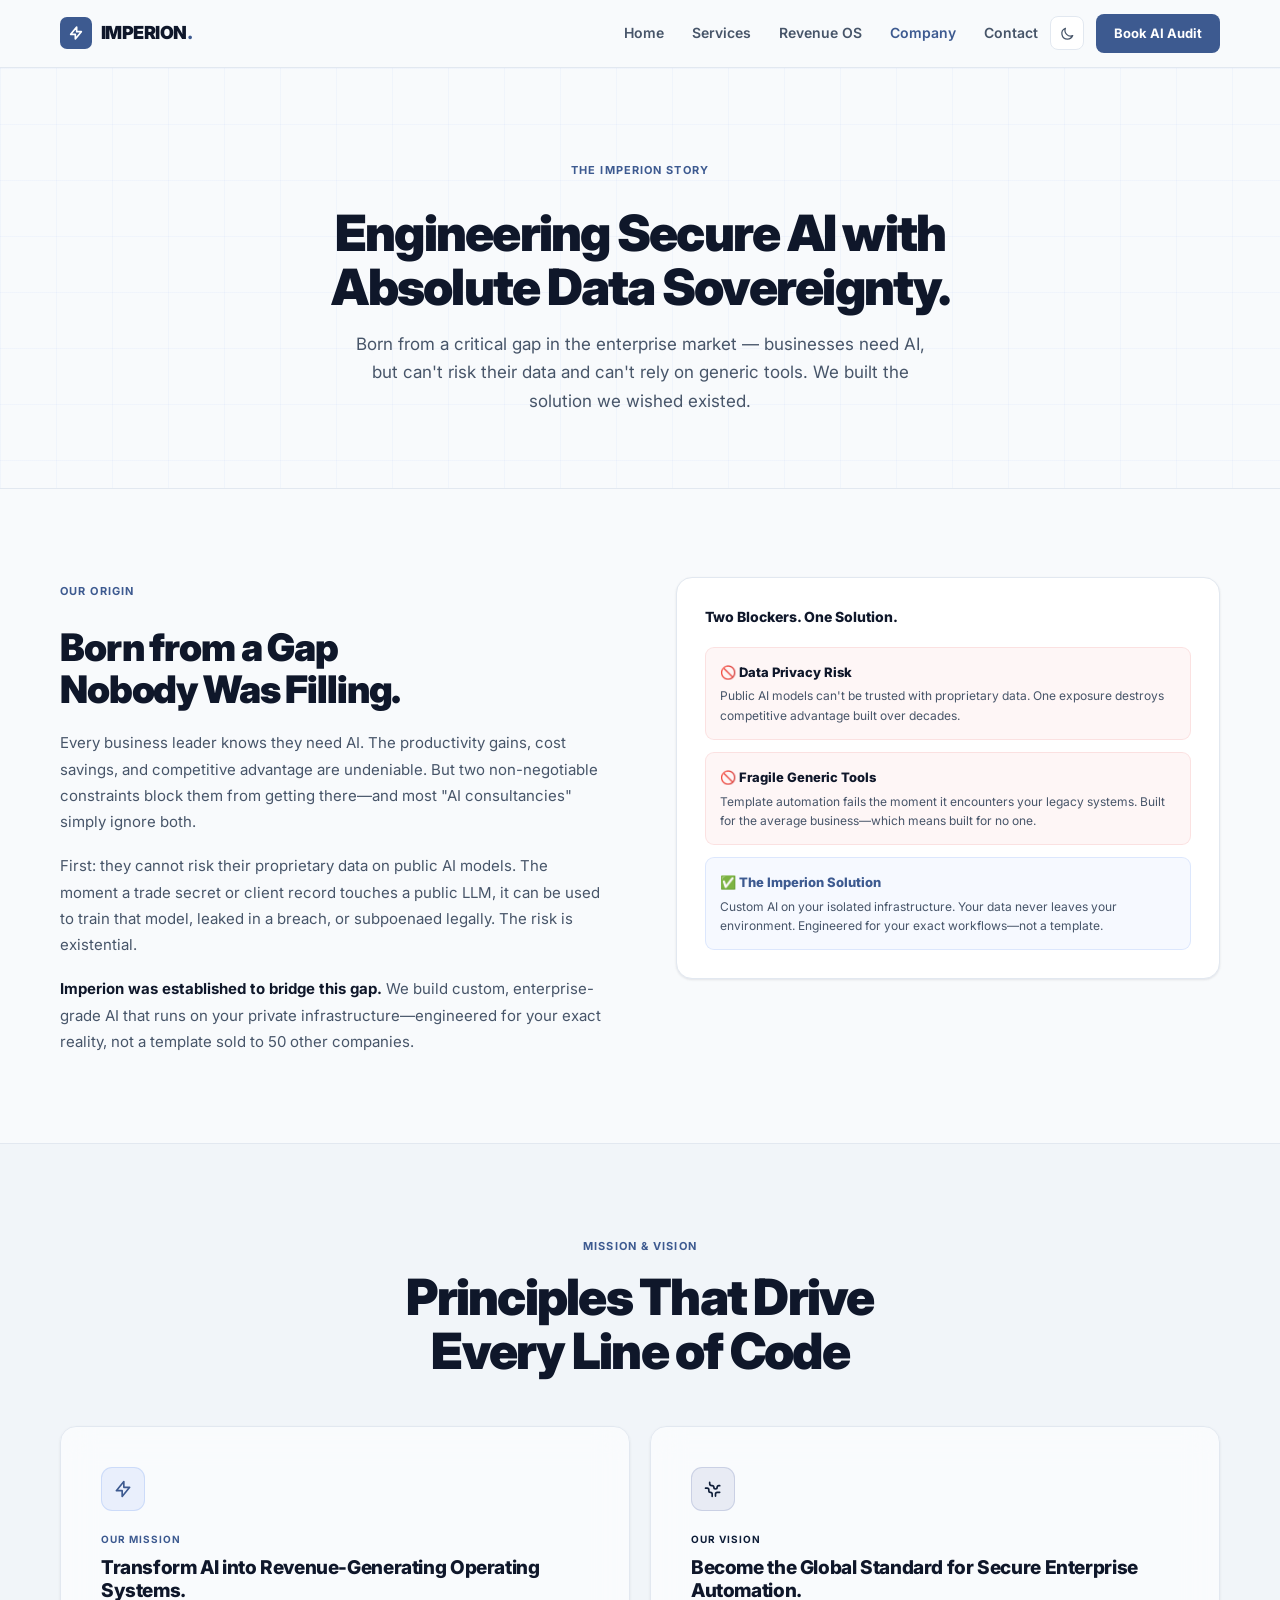
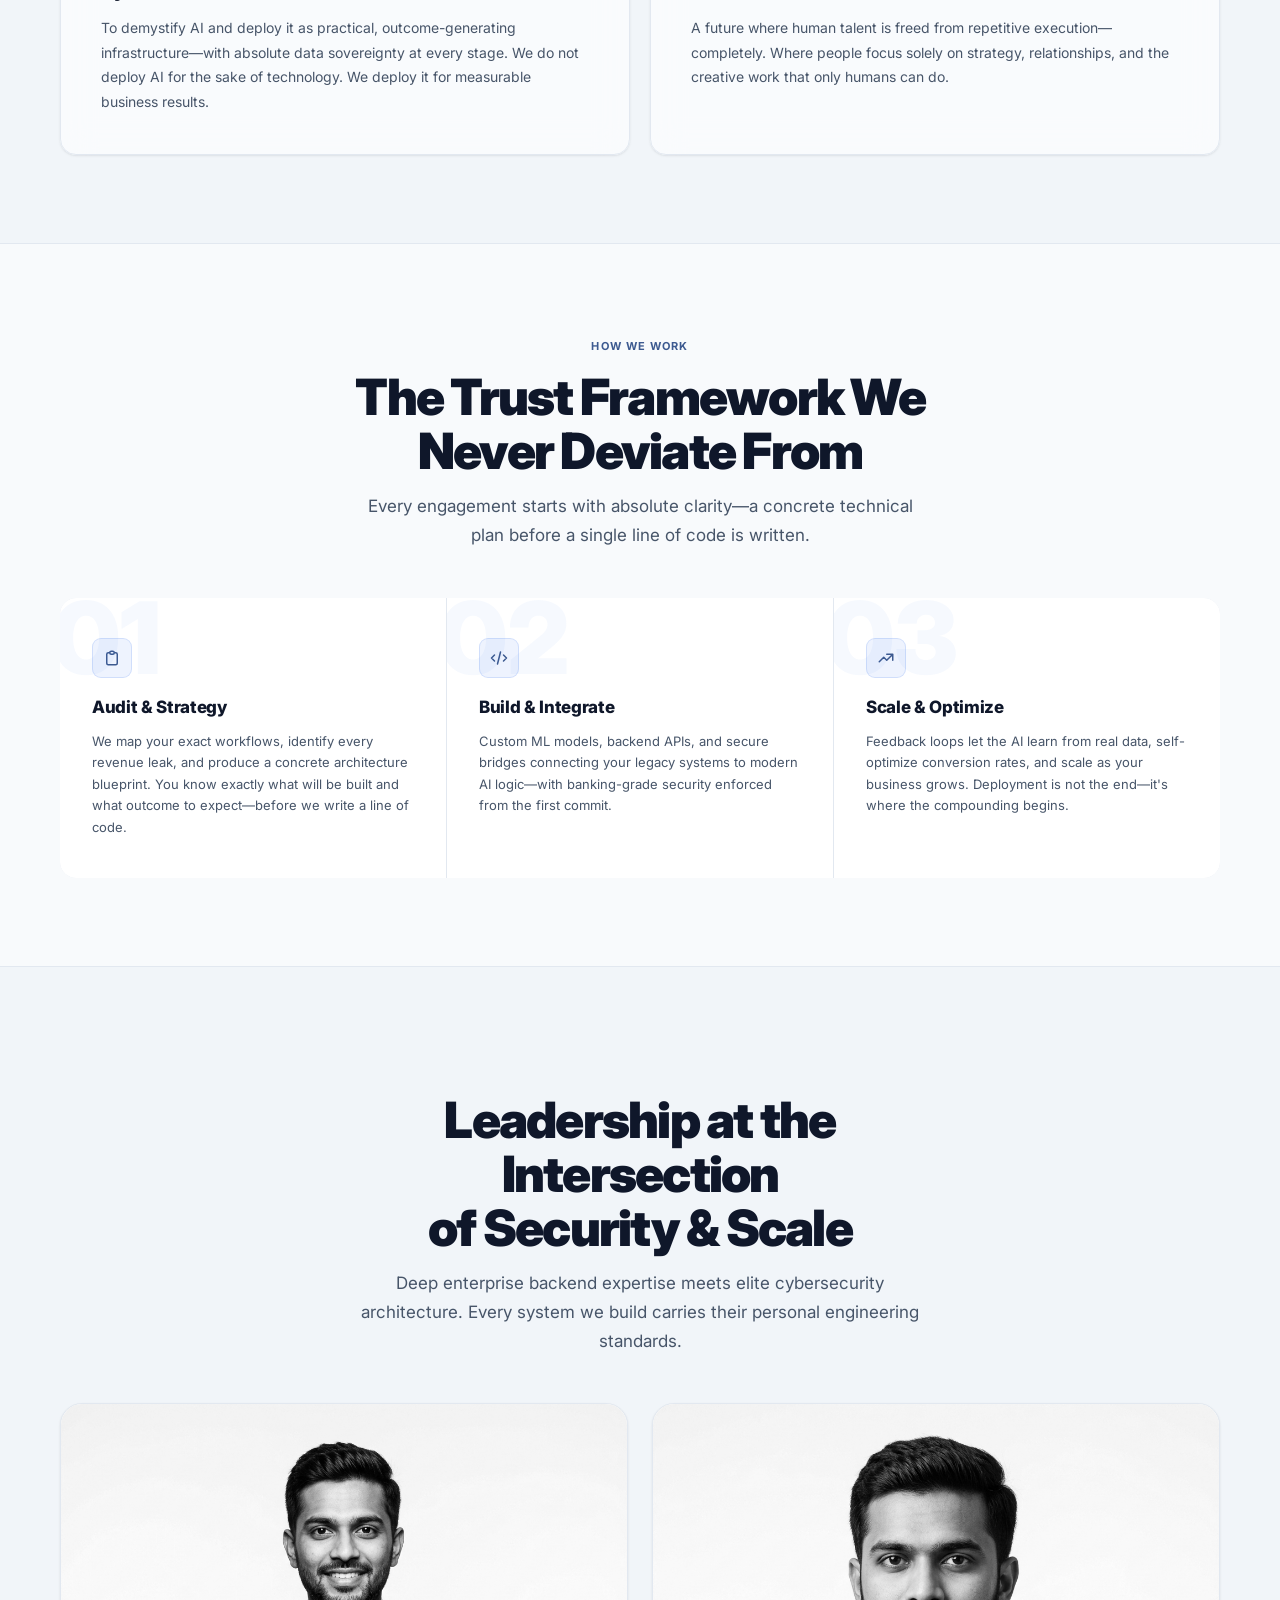
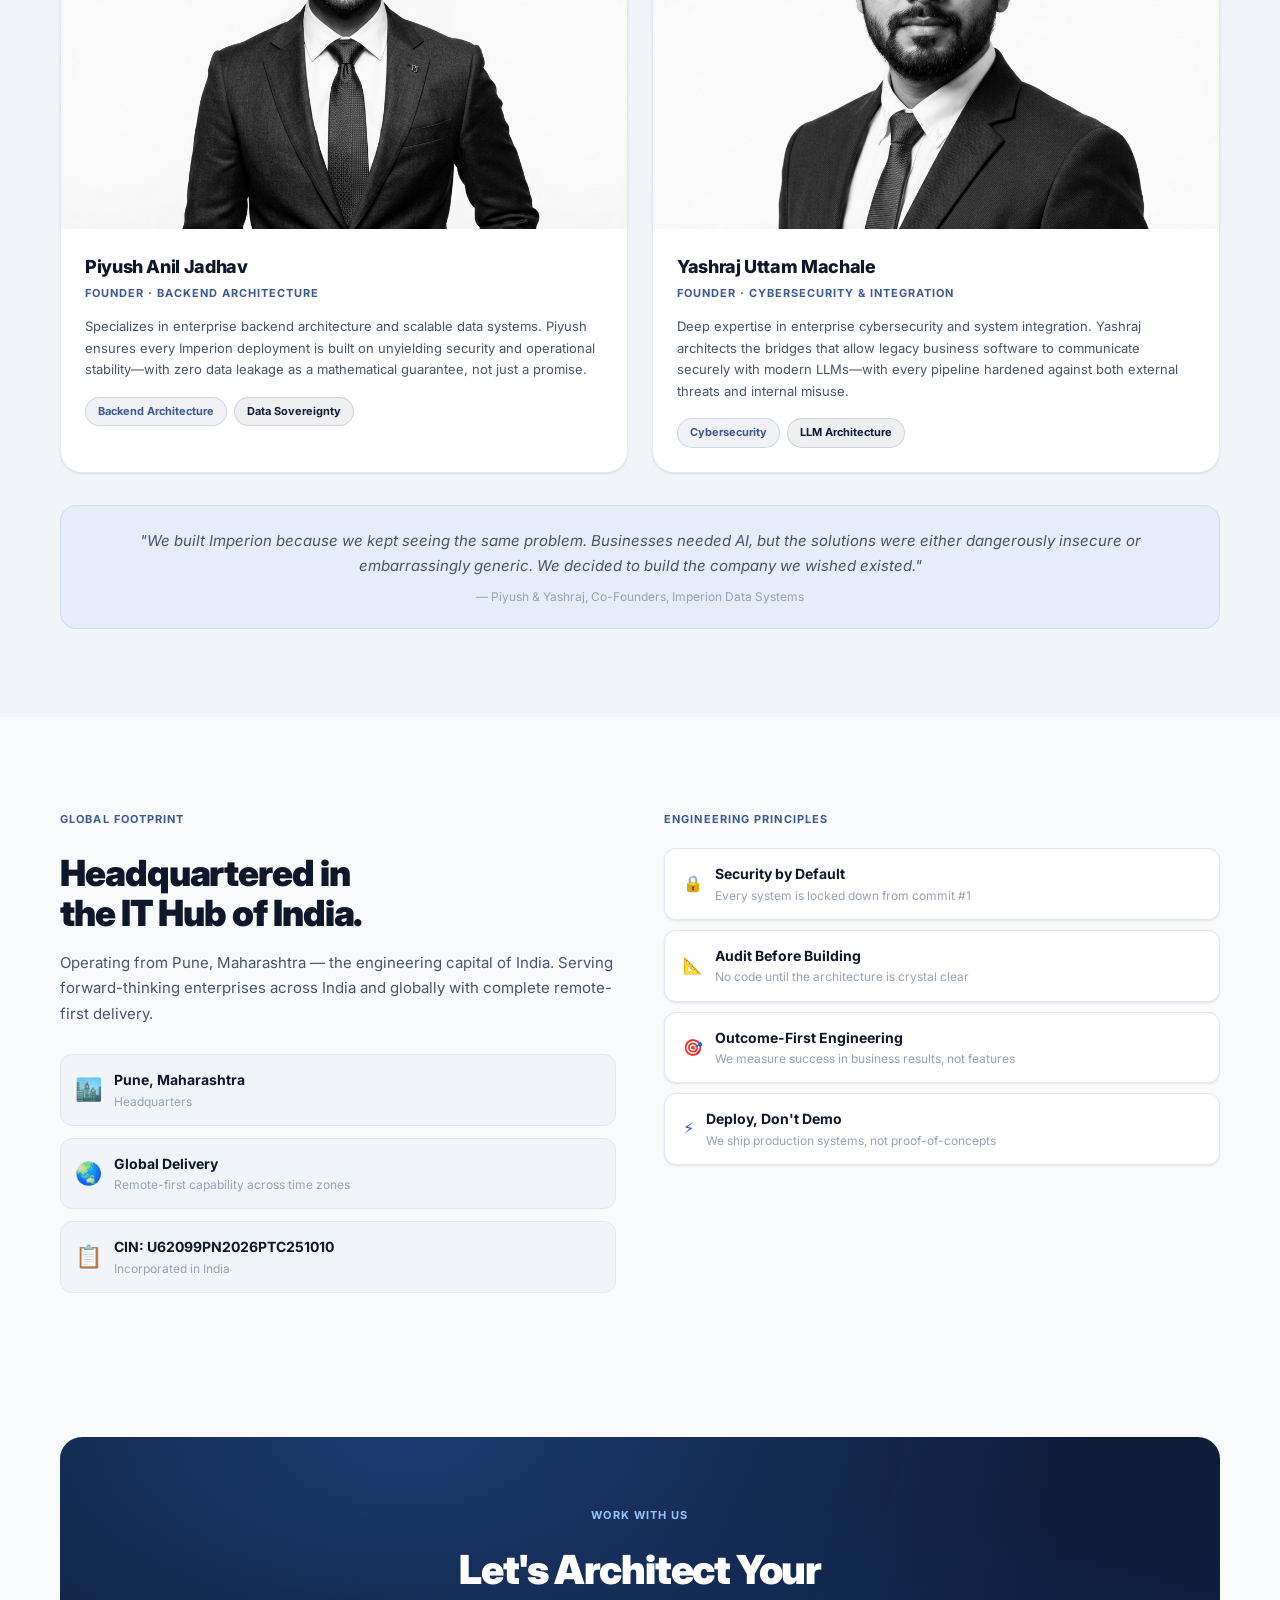
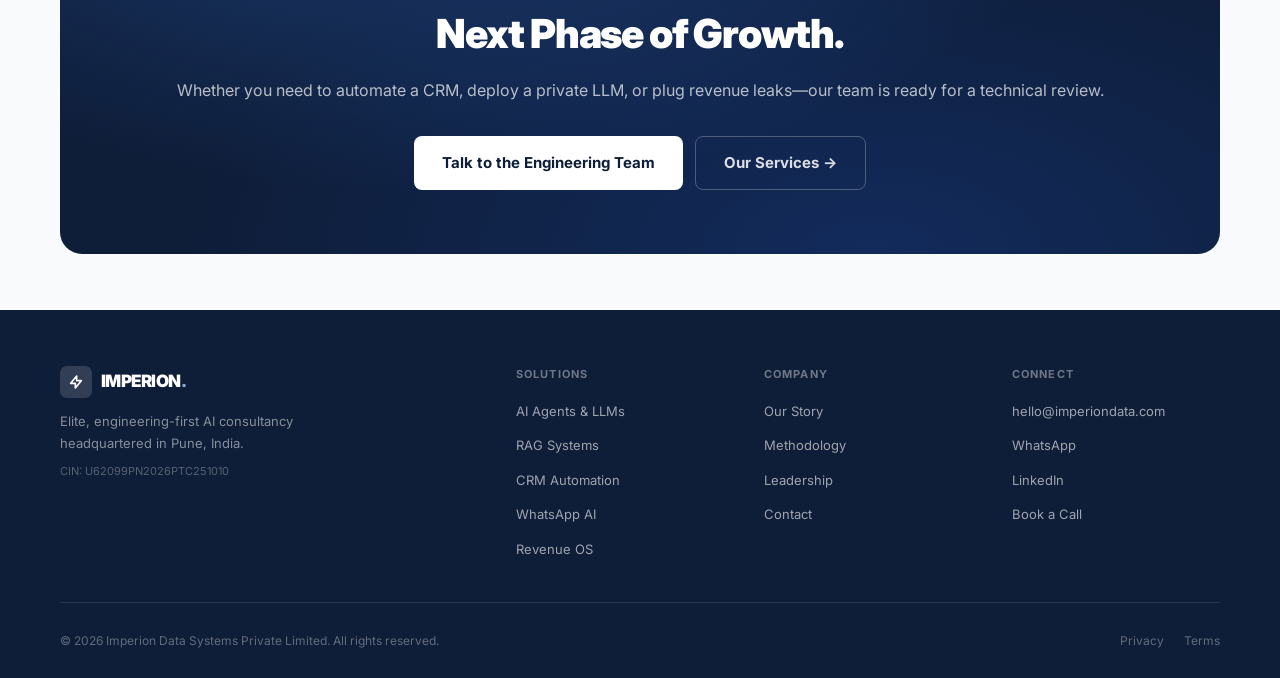
==== company.html @ 57e0f9d9 "fix: full mobile optimization + mature slate-blue color palette" ====
<!DOCTYPE html>
<html lang="en">
<head>
  <meta charset="UTF-8">
  <meta name="viewport" content="width=device-width, initial-scale=1.0">
  <title>Company | Imperion Data Systems — Our Story, Mission &amp; Leadership</title>
  <meta name="description" content="Imperion was built to bridge the gap between enterprise AI adoption and absolute data privacy. Learn our origin, methodology, and the founders who built it.">
  <meta property="og:title" content="Company | Imperion Data Systems">
  <link rel="canonical" href="https://imperiondata.com/company">
  <script>if(localStorage.getItem('imperion-theme')==='dark')document.documentElement.classList.add('dark-mode');</script>
  <script async src="https://www.googletagmanager.com/gtag/js?id=[ REPLACE THIS WITH YOUR G- ID ]"></script>
  <script>window.dataLayer=window.dataLayer||[];function gtag(){dataLayer.push(arguments);}gtag('js',new Date());gtag('config','[ REPLACE THIS WITH YOUR G- ID ]');</script>
  <link rel="preconnect" href="https://fonts.googleapis.com">
  <link rel="preconnect" href="https://fonts.gstatic.com" crossorigin>
  <link href="https://fonts.googleapis.com/css2?family=Inter:wght@300;400;500;600;700;800;900&display=swap" rel="stylesheet">
  <link rel="stylesheet" href="/css/styles.css">
</head>
<body>

<nav class="site-nav">
  <div class="nav-container">
    <a href="/" class="nav-logo"><div class="nav-logo-icon"><svg fill="none" stroke="currentColor" viewBox="0 0 24 24" stroke-width="2.5"><path stroke-linecap="round" stroke-linejoin="round" d="M13 10V3L4 14h7v7l9-11h-7z"/></svg></div><span class="nav-logo-text">IMPERION<span>.</span></span></a>
    <div class="nav-links">
      <a href="/" class="nav-link">Home</a>
      <a href="/services.html" class="nav-link">Services</a>
      <a href="/revenue-os.html" class="nav-link">Revenue OS</a>
      <a href="/company.html" class="nav-link active">Company</a>
      <a href="/contact.html" class="nav-link">Contact</a>
    </div>
    <button id="theme-toggle" class="theme-toggle" aria-label="Toggle dark mode">
      <svg class="icon-moon" width="15" height="15" fill="none" stroke="currentColor" viewBox="0 0 24 24" stroke-width="2"><path stroke-linecap="round" stroke-linejoin="round" d="M20.354 15.354A9 9 0 018.646 3.646 9.003 9.003 0 0012 21a9.003 9.003 0 008.354-5.646z"/></svg>
      <svg class="icon-sun" width="15" height="15" fill="none" stroke="currentColor" viewBox="0 0 24 24" stroke-width="2"><circle cx="12" cy="12" r="4"/><path stroke-linecap="round" d="M12 2v2M12 20v2M4.93 4.93l1.41 1.41M17.66 17.66l1.41 1.41M2 12h2M20 12h2M4.93 19.07l1.41-1.41M17.66 6.34l1.41-1.41"/></svg>
    </button>
    <a href="/contact.html" class="nav-cta">Book AI Audit</a>
    <button class="nav-hamburger" id="nav-hamburger" aria-label="Toggle menu"><span></span><span></span><span></span></button>
  </div>
</nav>
<div class="mobile-menu" id="mobile-menu">
  <a href="/">Home</a><a href="/services.html">Services</a><a href="/revenue-os.html">Revenue OS</a><a href="/company.html">Company</a><a href="/contact.html">Contact</a>
  <a href="/contact.html" class="mobile-cta">Book Free AI Audit →</a>
</div>

<main class="page-content">

  <!-- Hero -->
  <section style="position:relative;overflow:hidden;padding:88px 0 72px;text-align:center;border-bottom:1px solid var(--border);">
    <div class="hero-grid-bg"></div>
    <div class="container" style="position:relative;z-index:2;">
      <span class="eyebrow reveal">The Imperion Story</span>
      <h1 class="section-title reveal delay-1" style="margin:12px auto 16px;max-width:760px;">Engineering Secure AI with<br>Absolute Data Sovereignty.</h1>
      <p class="section-subtitle reveal delay-2" style="max-width:580px;margin:0 auto;">Born from a critical gap in the enterprise market — businesses need AI, but can't risk their data and can't rely on generic tools. We built the solution we wished existed.</p>
    </div>
  </section>

  <!-- Origin Story -->
  <section class="section">
    <div class="container">
      <div class="grid-2col" style="display:grid;grid-template-columns:1fr 1fr;gap:72px;align-items:start;">
        <div class="reveal-left">
          <div class="eyebrow">Our Origin</div>
          <h2 style="font-size:clamp(24px,3.5vw,38px);font-weight:900;letter-spacing:-0.03em;color:var(--text-primary);line-height:1.1;margin:12px 0 20px;">Born from a Gap<br>Nobody Was Filling.</h2>
          <p style="font-size:15px;color:var(--text-muted);line-height:1.75;margin-bottom:18px;">Every business leader knows they need AI. The productivity gains, cost savings, and competitive advantage are undeniable. But two non-negotiable constraints block them from getting there—and most "AI consultancies" simply ignore both.</p>
          <p style="font-size:15px;color:var(--text-muted);line-height:1.75;margin-bottom:18px;">First: they cannot risk their proprietary data on public AI models. The moment a trade secret or client record touches a public LLM, it can be used to train that model, leaked in a breach, or subpoenaed legally. The risk is existential.</p>
          <p style="font-size:15px;color:var(--text-muted);line-height:1.75;"><strong style="color:var(--text-primary);">Imperion was established to bridge this gap.</strong> We build custom, enterprise-grade AI that runs on your private infrastructure—engineered for your exact reality, not a template sold to 50 other companies.</p>
        </div>
        <div class="reveal-right" style="position:sticky;top:88px;">
          <div class="card" style="padding:28px;">
            <h3 style="font-size:14px;font-weight:800;color:var(--text-primary);margin-bottom:18px;">Two Blockers. One Solution.</h3>
            <div style="display:flex;flex-direction:column;gap:12px;">
              <div style="padding:14px;background:rgba(220,38,38,0.04);border-radius:9px;border:1px solid rgba(220,38,38,0.1);">
                <div style="font-size:13px;font-weight:800;color:var(--text-primary);margin-bottom:4px;">🚫 Data Privacy Risk</div>
                <p style="font-size:12px;color:var(--text-muted);line-height:1.6;">Public AI models can't be trusted with proprietary data. One exposure destroys competitive advantage built over decades.</p>
              </div>
              <div style="padding:14px;background:rgba(220,38,38,0.04);border-radius:9px;border:1px solid rgba(220,38,38,0.1);">
                <div style="font-size:13px;font-weight:800;color:var(--text-primary);margin-bottom:4px;">🚫 Fragile Generic Tools</div>
                <p style="font-size:12px;color:var(--text-muted);line-height:1.6;">Template automation fails the moment it encounters your legacy systems. Built for the average business—which means built for no one.</p>
              </div>
              <div style="padding:14px;background:rgba(37,99,235,0.04);border-radius:9px;border:1px solid rgba(37,99,235,0.12);">
                <div style="font-size:13px;font-weight:800;color:var(--accent);margin-bottom:4px;">✅ The Imperion Solution</div>
                <p style="font-size:12px;color:var(--text-muted);line-height:1.6;">Custom AI on your isolated infrastructure. Your data never leaves your environment. Engineered for your exact workflows—not a template.</p>
              </div>
            </div>
          </div>
        </div>
      </div>
    </div>
  </section>

  <!-- Mission & Vision -->
  <section class="section section-alt section-border-top section-border-bottom">
    <div class="container">
      <div style="text-align:center;margin-bottom:48px;">
        <div class="eyebrow reveal">Mission &amp; Vision</div>
        <h2 class="section-title reveal delay-1">Principles That Drive<br>Every Line of Code</h2>
      </div>
      <div class="grid-2col" style="display:grid;grid-template-columns:1fr 1fr;gap:20px;">
        <div class="glass-card reveal reveal-left" style="padding:40px;">
          <div style="width:44px;height:44px;background:rgba(37,99,235,0.08);border:1px solid rgba(37,99,235,0.15);border-radius:11px;display:flex;align-items:center;justify-content:center;margin-bottom:20px;">
            <svg width="20" height="20" fill="none" stroke="var(--accent)" viewBox="0 0 24 24" stroke-width="2"><path stroke-linecap="round" stroke-linejoin="round" d="M13 10V3L4 14h7v7l9-11h-7z"/></svg>
          </div>
          <div style="font-size:10px;font-weight:700;letter-spacing:0.1em;text-transform:uppercase;color:var(--accent);margin-bottom:10px;">Our Mission</div>
          <h3 style="font-size:19px;font-weight:800;color:var(--text-primary);letter-spacing:-0.02em;line-height:1.2;margin-bottom:14px;">Transform AI into Revenue-Generating Operating Systems.</h3>
          <p style="font-size:14px;color:var(--text-muted);line-height:1.75;">To demystify AI and deploy it as practical, outcome-generating infrastructure—with absolute data sovereignty at every stage. We do not deploy AI for the sake of technology. We deploy it for measurable business results.</p>
        </div>
        <div class="glass-card reveal reveal-right" style="padding:40px;">
          <div style="width:44px;height:44px;background:rgba(30,58,138,0.08);border:1px solid rgba(30,58,138,0.15);border-radius:11px;display:flex;align-items:center;justify-content:center;margin-bottom:20px;">
            <svg width="20" height="20" fill="none" stroke="var(--navy)" viewBox="0 0 24 24" stroke-width="2"><path stroke-linecap="round" stroke-linejoin="round" d="M3.055 11H5a2 2 0 012 2v1a2 2 0 002 2 2 2 0 012 2v2.945M8 3.935V5.5A2.5 2.5 0 0010.5 8h.5a2 2 0 012 2 2 2 0 104 0 2 2 0 012-2h1.064M15 20.488V18a2 2 0 012-2h3.064"/></svg>
          </div>
          <div style="font-size:10px;font-weight:700;letter-spacing:0.1em;text-transform:uppercase;color:var(--navy);margin-bottom:10px;">Our Vision</div>
          <h3 style="font-size:19px;font-weight:800;color:var(--text-primary);letter-spacing:-0.02em;line-height:1.2;margin-bottom:14px;">Become the Global Standard for Secure Enterprise Automation.</h3>
          <p style="font-size:14px;color:var(--text-muted);line-height:1.75;">A future where human talent is freed from repetitive execution—completely. Where people focus solely on strategy, relationships, and the creative work that only humans can do.</p>
        </div>
      </div>
    </div>
  </section>

  <!-- Methodology -->
  <section class="section" id="methodology">
    <div class="container">
      <div style="text-align:center;max-width:580px;margin:0 auto 48px;">
        <div class="eyebrow reveal">How We Work</div>
        <h2 class="section-title reveal delay-1">The Trust Framework We<br>Never Deviate From</h2>
        <p class="section-subtitle reveal delay-2">Every engagement starts with absolute clarity—a concrete technical plan before a single line of code is written.</p>
      </div>
      <div class="methodology-grid reveal delay-2">
        <div class="method-step">
          <div class="method-step-bg">01</div>
          <div class="method-step-icon"><svg fill="none" stroke="currentColor" viewBox="0 0 24 24" stroke-width="2"><path stroke-linecap="round" stroke-linejoin="round" d="M9 5H7a2 2 0 00-2 2v12a2 2 0 002 2h10a2 2 0 002-2V7a2 2 0 00-2-2h-2M9 5a2 2 0 002 2h2a2 2 0 002-2M9 5a2 2 0 012-2h2a2 2 0 012 2"/></svg></div>
          <h3>Audit &amp; Strategy</h3>
          <p>We map your exact workflows, identify every revenue leak, and produce a concrete architecture blueprint. You know exactly what will be built and what outcome to expect—before we write a line of code.</p>
        </div>
        <div class="method-step">
          <div class="method-step-bg">02</div>
          <div class="method-step-icon"><svg fill="none" stroke="currentColor" viewBox="0 0 24 24" stroke-width="2"><path stroke-linecap="round" stroke-linejoin="round" d="M10 20l4-16m4 4l4 4-4 4M6 16l-4-4 4-4"/></svg></div>
          <h3>Build &amp; Integrate</h3>
          <p>Custom ML models, backend APIs, and secure bridges connecting your legacy systems to modern AI logic—with banking-grade security enforced from the first commit.</p>
        </div>
        <div class="method-step">
          <div class="method-step-bg">03</div>
          <div class="method-step-icon"><svg fill="none" stroke="currentColor" viewBox="0 0 24 24" stroke-width="2"><path stroke-linecap="round" stroke-linejoin="round" d="M13 7h8m0 0v8m0-8l-8 8-4-4-6 6"/></svg></div>
          <h3>Scale &amp; Optimize</h3>
          <p>Feedback loops let the AI learn from real data, self-optimize conversion rates, and scale as your business grows. Deployment is not the end—it's where the compounding begins.</p>
        </div>
      </div>
    </div>
  </section>

  <!-- Leadership -->
  <section class="section section-alt section-border-top" id="leadership">
    <div class="container">
      <div style="text-align:center;max-width:560px;margin:0 auto 48px;">
        <div class="eyebrow reveal">The Founders</div>
        <h2 class="section-title reveal delay-1">Leadership at the Intersection<br>of Security &amp; Scale</h2>
        <p class="section-subtitle reveal delay-2">Deep enterprise backend expertise meets elite cybersecurity architecture. Every system we build carries their personal engineering standards.</p>
      </div>

      <div class="grid-2col" style="display:grid;grid-template-columns:1fr 1fr;gap:24px;">
        <div class="leader-card reveal reveal-left">
          <img src="/founder_piyush.png" alt="Piyush Anil Jadhav — Founder & Technical Lead" class="leader-photo">
          <div class="leader-info">
            <div class="leader-name">Piyush Anil Jadhav</div>
            <div class="leader-title">Founder · Backend Architecture</div>
            <p class="leader-bio">Specializes in enterprise backend architecture and scalable data systems. Piyush ensures every Imperion deployment is built on unyielding security and operational stability—with zero data leakage as a mathematical guarantee, not just a promise.</p>
            <div style="margin-top:16px;display:flex;flex-wrap:wrap;gap:7px;">
              <span class="badge badge-blue" style="font-size:11px;">Backend Architecture</span>
              <span class="badge badge-navy" style="font-size:11px;">Data Sovereignty</span>
            </div>
          </div>
        </div>

        <div class="leader-card reveal reveal-right">
          <img src="/founder_yashraj.png" alt="Yashraj Uttam Machale — Founder & Technical Lead" class="leader-photo">
          <div class="leader-info">
            <div class="leader-name">Yashraj Uttam Machale</div>
            <div class="leader-title">Founder · Cybersecurity &amp; Integration</div>
            <p class="leader-bio">Deep expertise in enterprise cybersecurity and system integration. Yashraj architects the bridges that allow legacy business software to communicate securely with modern LLMs—with every pipeline hardened against both external threats and internal misuse.</p>
            <div style="margin-top:16px;display:flex;flex-wrap:wrap;gap:7px;">
              <span class="badge badge-blue" style="font-size:11px;">Cybersecurity</span>
              <span class="badge badge-navy" style="font-size:11px;">LLM Architecture</span>
            </div>
          </div>
        </div>
      </div>

      <div style="margin-top:32px;padding:22px 28px;background:rgba(37,99,235,0.05);border:1px solid rgba(37,99,235,0.12);border-radius:var(--radius-lg);text-align:center;" class="reveal">
        <p style="font-size:15px;color:var(--text-muted);margin:0;line-height:1.7;font-style:italic;">"We built Imperion because we kept seeing the same problem. Businesses needed AI, but the solutions were either dangerously insecure or embarrassingly generic. We decided to build the company we wished existed."</p>
        <p style="font-size:12px;color:var(--text-subtle);margin-top:8px;">— Piyush &amp; Yashraj, Co-Founders, Imperion Data Systems</p>
      </div>
    </div>
  </section>

  <!-- Location + Values -->
  <section class="section">
    <div class="container">
      <div class="grid-2col" style="display:grid;grid-template-columns:1fr 1fr;gap:48px;align-items:start;">
        <div class="reveal-left">
          <div class="eyebrow">Global Footprint</div>
          <h2 style="font-size:clamp(24px,3.5vw,36px);font-weight:900;letter-spacing:-0.03em;color:var(--text-primary);line-height:1.1;margin:12px 0 16px;">Headquartered in<br>the IT Hub of India.</h2>
          <p style="font-size:15px;color:var(--text-muted);line-height:1.7;margin-bottom:28px;">Operating from Pune, Maharashtra — the engineering capital of India. Serving forward-thinking enterprises across India and globally with complete remote-first delivery.</p>
          <div style="display:flex;flex-direction:column;gap:12px;">
            <div style="display:flex;align-items:center;gap:12px;padding:14px;background:var(--bg-elevated);border:1px solid var(--border);border-radius:var(--radius-md);">
              <div style="font-size:22px;">🏙️</div>
              <div><div style="font-size:14px;font-weight:700;color:var(--text-primary);">Pune, Maharashtra</div><div style="font-size:12px;color:var(--text-subtle);">Headquarters</div></div>
            </div>
            <div style="display:flex;align-items:center;gap:12px;padding:14px;background:var(--bg-elevated);border:1px solid var(--border);border-radius:var(--radius-md);">
              <div style="font-size:22px;">🌏</div>
              <div><div style="font-size:14px;font-weight:700;color:var(--text-primary);">Global Delivery</div><div style="font-size:12px;color:var(--text-subtle);">Remote-first capability across time zones</div></div>
            </div>
            <div style="display:flex;align-items:center;gap:12px;padding:14px;background:var(--bg-elevated);border:1px solid var(--border);border-radius:var(--radius-md);">
              <div style="font-size:22px;">📋</div>
              <div><div style="font-size:14px;font-weight:700;color:var(--text-primary);">CIN: U62099PN2026PTC251010</div><div style="font-size:12px;color:var(--text-subtle);">Incorporated in India</div></div>
            </div>
          </div>
        </div>
        <div class="reveal-right">
          <div class="eyebrow" style="margin-bottom:20px;">Engineering Principles</div>
          <div style="display:flex;flex-direction:column;gap:10px;">
            <div style="padding:14px 18px;background:var(--bg-card);border:1px solid var(--border);border-radius:var(--radius-md);display:flex;align-items:center;gap:12px;box-shadow:var(--shadow-sm);">
              <span style="color:var(--accent);font-size:16px;">🔒</span>
              <div><div style="font-size:14px;font-weight:700;color:var(--text-primary);">Security by Default</div><div style="font-size:12px;color:var(--text-subtle);">Every system is locked down from commit #1</div></div>
            </div>
            <div style="padding:14px 18px;background:var(--bg-card);border:1px solid var(--border);border-radius:var(--radius-md);display:flex;align-items:center;gap:12px;box-shadow:var(--shadow-sm);">
              <span style="color:var(--accent);font-size:16px;">📐</span>
              <div><div style="font-size:14px;font-weight:700;color:var(--text-primary);">Audit Before Building</div><div style="font-size:12px;color:var(--text-subtle);">No code until the architecture is crystal clear</div></div>
            </div>
            <div style="padding:14px 18px;background:var(--bg-card);border:1px solid var(--border);border-radius:var(--radius-md);display:flex;align-items:center;gap:12px;box-shadow:var(--shadow-sm);">
              <span style="color:var(--accent);font-size:16px;">🎯</span>
              <div><div style="font-size:14px;font-weight:700;color:var(--text-primary);">Outcome-First Engineering</div><div style="font-size:12px;color:var(--text-subtle);">We measure success in business results, not features</div></div>
            </div>
            <div style="padding:14px 18px;background:var(--bg-card);border:1px solid var(--border);border-radius:var(--radius-md);display:flex;align-items:center;gap:12px;box-shadow:var(--shadow-sm);">
              <span style="color:var(--accent);font-size:16px;">⚡</span>
              <div><div style="font-size:14px;font-weight:700;color:var(--text-primary);">Deploy, Don't Demo</div><div style="font-size:12px;color:var(--text-subtle);">We ship production systems, not proof-of-concepts</div></div>
            </div>
          </div>
        </div>
      </div>
    </div>
  </section>

  <!-- CTA -->
  <section class="section-sm">
    <div class="container">
      <div class="cta-strip reveal" style="position:relative;">
        <div style="position:relative;z-index:1;">
          <span class="eyebrow">Work With Us</span>
          <h2>Let's Architect Your<br>Next Phase of Growth.</h2>
          <p>Whether you need to automate a CRM, deploy a private LLM, or plug revenue leaks—our team is ready for a technical review.</p>
          <div style="display:flex;flex-wrap:wrap;gap:12px;justify-content:center;">
            <a href="/contact.html" class="btn btn-white btn-lg" id="company-bottom-cta">Talk to the Engineering Team</a>
            <a href="/services.html" class="btn btn-outline-white btn-lg">Our Services →</a>
          </div>
        </div>
      </div>
    </div>
  </section>

</main>

<footer class="site-footer">
  <div class="container">
    <div class="footer-grid">
      <div class="footer-brand"><div style="display:flex;align-items:center;gap:9px;margin-bottom:4px;"><div class="nav-logo-icon" style="background:rgba(255,255,255,0.15);"><svg fill="none" stroke="#fff" viewBox="0 0 24 24" stroke-width="2.5"><path stroke-linecap="round" stroke-linejoin="round" d="M13 10V3L4 14h7v7l9-11h-7z"/></svg></div><span class="footer-logo-text">IMPERION<span>.</span></span></div><p>Elite, engineering-first AI consultancy headquartered in Pune, India.</p><p style="font-size:11px;color:rgba(255,255,255,0.3);margin-top:8px;">CIN: U62099PN2026PTC251010</p></div>
      <div class="footer-col"><h4>Solutions</h4><ul><li><a href="/services.html#ai-agents">AI Agents &amp; LLMs</a></li><li><a href="/services.html#rag-systems">RAG Systems</a></li><li><a href="/services.html#crm-automation">CRM Automation</a></li><li><a href="/services.html#whatsapp-ai">WhatsApp AI</a></li><li><a href="/revenue-os.html">Revenue OS</a></li></ul></div>
      <div class="footer-col"><h4>Company</h4><ul><li><a href="/company.html">Our Story</a></li><li><a href="/company.html#methodology">Methodology</a></li><li><a href="/company.html#leadership">Leadership</a></li><li><a href="/contact.html">Contact</a></li></ul></div>
      <div class="footer-col"><h4>Connect</h4><ul><li><a href="mailto:hello@imperiondata.com">hello@imperiondata.com</a></li><li><a href="https://wa.me/919910261283" target="_blank" rel="noopener">WhatsApp</a></li><li><a href="https://www.linkedin.com/company/imperion-data-systems/" target="_blank" rel="noopener">LinkedIn</a></li><li><a href="[ REPLACE THIS WITH YOUR CALENDLY LINK ]" target="_blank" rel="noopener">Book a Call</a></li></ul></div>
    </div>
    <div class="footer-bottom"><p class="footer-copy">© 2026 Imperion Data Systems Private Limited. All rights reserved.</p><div class="footer-legal"><a href="#" onclick="openModal('modal-privacy');return false;">Privacy</a><a href="#" onclick="openModal('modal-terms');return false;">Terms</a></div></div>
  </div>
</footer>
<div id="modal-privacy" class="legal-modal" onclick="closeModal('modal-privacy')"><div class="legal-modal-box"><span class="legal-close" onclick="closeModal('modal-privacy')">&times;</span><h2>Privacy Policy</h2><p>Last updated: June 2026. All client data held in strictly isolated environments, never shared or used to train public AI models. TLS 1.3 in transit, AES-256 at rest. Data deleted within 7 days on written request.</p></div></div>
<div id="modal-terms" class="legal-modal" onclick="closeModal('modal-terms')"><div class="legal-modal-box"><span class="legal-close" onclick="closeModal('modal-terms')">&times;</span><h2>Terms of Service</h2><p>All work governed by a formally executed Statement of Work. Clients retain 100% IP ownership on full payment. Governed by Indian law, jurisdiction in Pune, Maharashtra.</p></div></div>
<script src="/js/nav.js" defer></script>
<script src="/js/animations.js" defer></script>
<script src="/js/form.js" defer></script>
</body>
</html>
---- css/styles.css ----
/* =========================================
   IMPERION DATA SYSTEMS — DESIGN SYSTEM v2
   Light Mode Default | Dark Mode Toggle
   ========================================= */

@import url('https://fonts.googleapis.com/css2?family=Inter:wght@300;400;500;600;700;800;900&display=swap');

/* ─── CSS Custom Properties: Light Mode (Default) ─── */
:root {
  --bg-primary:   #f8fafc;
  --bg-surface:   #ffffff;
  --bg-card:      #ffffff;
  --bg-elevated:  #f1f5f9;
  --border:       #e2e8f0;
  --border-hover: #3d5a90;
  --accent:       #3d5a90;       /* mature slate-blue */
  --accent-hover: #2e4675;
  --accent-glow:  rgba(61,90,144,0.13);
  --navy:         #0e1d38;       /* midnight navy — footer, CTA strip */
  --text-primary: #0f172a;
  --text-muted:   #475569;
  --text-subtle:  #94a3b8;
  --shadow-sm:    0 1px 3px rgba(15,23,42,0.06), 0 1px 2px rgba(15,23,42,0.04);
  --shadow-md:    0 4px 16px rgba(15,23,42,0.08);
  --shadow-lg:    0 20px 48px rgba(15,23,42,0.1);
  --radius-sm:    8px;
  --radius-md:    12px;
  --radius-lg:    16px;
  --radius-xl:    22px;
}

/* ─── Dark Mode Overrides ─── */
html.dark-mode {
  --bg-primary:   #07090d;
  --bg-surface:   #0d1117;
  --bg-card:      #111827;
  --bg-elevated:  #141f2e;
  --border:       rgba(255,255,255,0.07);
  --border-hover: rgba(107,142,192,0.5);
  --accent:       #7094c8;       /* softer, muted blue for dark backgrounds */
  --accent-hover: #5a7db7;
  --accent-glow:  rgba(112,148,200,0.22);
  --navy:         #8ab0d8;       /* muted pastel blue for dark-mode text uses */
  --text-primary: #f1f5f9;
  --text-muted:   #94a3b8;
  --text-subtle:  #4b5563;
  --shadow-sm:    0 1px 3px rgba(0,0,0,0.3);
  --shadow-md:    0 4px 20px rgba(0,0,0,0.4);
  --shadow-lg:    0 20px 60px rgba(0,0,0,0.6);
}

/* ─── Theme Transition (applied briefly during toggle) ─── */
html.theme-transitioning,
html.theme-transitioning *,
html.theme-transitioning *::before,
html.theme-transitioning *::after {
  transition:
    background-color 0.3s ease,
    border-color 0.3s ease,
    color 0.3s ease,
    box-shadow 0.3s ease !important;
}

/* ─── Reset & Base ─── */
*, *::before, *::after { box-sizing: border-box; margin: 0; padding: 0; }
html {
  scroll-behavior: smooth;
  overflow-x: hidden; /* hard stop any horizontal bleed */
}
body {
  font-family: 'Inter', system-ui, -apple-system, sans-serif;
  background-color: var(--bg-primary);
  color: var(--text-primary);
  -webkit-font-smoothing: antialiased;
  overflow-x: hidden;
  max-width: 100vw;
  line-height: 1.6;
}
img { max-width: 100%; display: block; height: auto; }
a { text-decoration: none; color: inherit; }
button { font-family: inherit; cursor: pointer; border: none; background: none; }
ul { list-style: none; }

/* ─── Responsive Grid Utilities ─── */
/* Use .grid-2col / .grid-3col on any element with an inline grid style    */
/* so media queries can override it with !important                        */
.grid-2col {
  display: grid !important;
  grid-template-columns: 1fr 1fr !important;
  gap: var(--g2-gap, 48px);
}
.grid-3col {
  display: grid !important;
  grid-template-columns: repeat(3, 1fr) !important;
  gap: var(--g3-gap, 16px);
}

/* ─── Navigation ─── */
.site-nav {
  position: fixed;
  top: 0; left: 0; right: 0;
  z-index: 1000;
  height: 68px;
  display: flex;
  align-items: center;
  background: rgba(248,250,252,0.92);
  backdrop-filter: blur(20px);
  -webkit-backdrop-filter: blur(20px);
  border-bottom: 1px solid var(--border);
}
html.dark-mode .site-nav {
  background: rgba(7,9,13,0.88);
}
.site-nav.scrolled {
  box-shadow: var(--shadow-sm);
}
.nav-container {
  max-width: 1200px;
  margin: 0 auto;
  padding: 0 20px;
  width: 100%;
  display: flex;
  align-items: center;
  gap: 12px;
}
.nav-logo {
  display: flex;
  align-items: center;
  gap: 9px;
  flex-shrink: 0;
  margin-right: auto;
}
.nav-logo-icon {
  width: 32px; height: 32px;
  background: var(--accent);
  border-radius: 7px;
  display: flex; align-items: center; justify-content: center;
  flex-shrink: 0;
}
.nav-logo-icon svg { width: 16px; height: 16px; color: #fff; }
.nav-logo-text {
  font-size: 18px;
  font-weight: 900;
  letter-spacing: -0.03em;
  color: var(--text-primary);
}
.nav-logo-text span { color: var(--accent); }
.nav-links {
  display: flex;
  align-items: center;
  gap: 28px;
}
.nav-link {
  font-size: 14px;
  font-weight: 600;
  color: var(--text-muted);
  transition: color 0.18s;
  white-space: nowrap;
}
.nav-link:hover, .nav-link.active { color: var(--text-primary); }
.nav-link.active {
  color: var(--accent);
}

/* Theme Toggle */
.theme-toggle {
  width: 34px; height: 34px;
  border-radius: var(--radius-sm);
  border: 1px solid var(--border);
  background: var(--bg-surface);
  display: flex; align-items: center; justify-content: center;
  cursor: pointer;
  color: var(--text-muted);
  flex-shrink: 0;
  transition: background 0.18s, border-color 0.18s, color 0.18s;
}
.theme-toggle:hover {
  border-color: var(--accent);
  color: var(--accent);
}
.theme-toggle .icon-sun { display: none; }
.theme-toggle .icon-moon { display: block; }
html.dark-mode .theme-toggle .icon-sun { display: block; }
html.dark-mode .theme-toggle .icon-moon { display: none; }

/* CTA */
.nav-cta {
  padding: 9px 18px;
  background: var(--accent);
  color: #fff;
  font-size: 13px;
  font-weight: 700;
  border-radius: var(--radius-sm);
  white-space: nowrap;
  flex-shrink: 0;
  transition: background 0.18s, transform 0.18s, box-shadow 0.18s;
}
.nav-cta:hover {
  background: var(--accent-hover);
  transform: translateY(-1px);
  box-shadow: 0 4px 12px var(--accent-glow);
}

/* Hamburger */
.nav-hamburger {
  display: none;
  flex-direction: column;
  gap: 5px;
  padding: 6px;
  cursor: pointer;
  flex-shrink: 0;
}
.nav-hamburger span {
  display: block;
  width: 20px;
  height: 2px;
  background: var(--text-primary);
  border-radius: 2px;
  transition: all 0.28s;
}
.nav-hamburger.open span:nth-child(1) { transform: translateY(7px) rotate(45deg); }
.nav-hamburger.open span:nth-child(2) { opacity: 0; transform: scaleX(0); }
.nav-hamburger.open span:nth-child(3) { transform: translateY(-7px) rotate(-45deg); }

/* Mobile Menu */
.mobile-menu {
  display: none;
  position: fixed;
  top: 68px; left: 0; right: 0;
  background: var(--bg-surface);
  border-bottom: 1px solid var(--border);
  padding: 12px 20px 20px;
  z-index: 999;
  box-shadow: var(--shadow-md);
}
.mobile-menu.open { display: block; }
.mobile-menu a {
  display: block;
  padding: 13px 0;
  font-size: 15px;
  font-weight: 600;
  color: var(--text-muted);
  border-bottom: 1px solid var(--border);
  transition: color 0.18s;
}
.mobile-menu a:hover { color: var(--accent); }
.mobile-menu .mobile-cta {
  display: block;
  margin-top: 16px;
  padding: 13px;
  background: var(--accent);
  color: #fff;
  font-size: 14px;
  font-weight: 700;
  border-radius: var(--radius-sm);
  text-align: center;
  border-bottom: none;
}

/* ─── Page wrapper ─── */
.page-content { padding-top: 68px; }

/* ─── Containers ─── */
.container {
  max-width: 1200px;
  margin: 0 auto;
  padding: 0 20px;
}
.container-sm {
  max-width: 800px;
  margin: 0 auto;
  padding: 0 20px;
}

/* ─── Sections ─── */
.section     { padding: 88px 0; }
.section-sm  { padding: 56px 0; }
.section-lg  { padding: 110px 0; }
.section-alt { background: var(--bg-elevated); }
.section-border-top    { border-top: 1px solid var(--border); }
.section-border-bottom { border-bottom: 1px solid var(--border); }

/* ─── Typography ─── */
.eyebrow {
  display: inline-block;
  font-size: 11px;
  font-weight: 700;
  letter-spacing: 0.1em;
  text-transform: uppercase;
  color: var(--accent);
  margin-bottom: 14px;
}
.section-title {
  font-size: clamp(28px, 4.5vw, 50px);
  font-weight: 900;
  letter-spacing: -0.035em;
  line-height: 1.08;
  color: var(--text-primary);
}
.section-subtitle {
  font-size: clamp(15px, 1.8vw, 17px);
  color: var(--text-muted);
  line-height: 1.7;
  margin-top: 14px;
}
.accent-text { color: var(--accent); }
.navy-text   { color: var(--navy); }

/* ─── Buttons ─── */
.btn {
  display: inline-flex;
  align-items: center;
  gap: 7px;
  font-size: 14px;
  font-weight: 700;
  border-radius: var(--radius-sm);
  padding: 12px 24px;
  transition: all 0.18s;
  cursor: pointer;
  white-space: nowrap;
  border: none;
  font-family: inherit;
}
.btn-primary {
  background: var(--accent);
  color: #fff;
  box-shadow: 0 1px 3px var(--accent-glow);
}
.btn-primary:hover {
  background: var(--accent-hover);
  transform: translateY(-1px);
  box-shadow: 0 6px 20px var(--accent-glow);
}
.btn-outline {
  background: transparent;
  color: var(--text-primary);
  border: 1px solid var(--border);
}
.btn-outline:hover {
  border-color: var(--accent);
  color: var(--accent);
  transform: translateY(-1px);
}
.btn-navy {
  background: var(--navy);
  color: #fff;
}
.btn-navy:hover {
  background: #1e40af;
  transform: translateY(-1px);
  box-shadow: 0 6px 20px rgba(30,58,138,0.2);
}
.btn-sm  { padding: 9px 18px; font-size: 13px; }
.btn-lg  { padding: 14px 28px; font-size: 15px; }

/* ─── Cards ─── */
.card {
  background: var(--bg-card);
  border: 1px solid var(--border);
  border-radius: var(--radius-lg);
  box-shadow: var(--shadow-sm);
}
.card-hover {
  transition: transform 0.22s, box-shadow 0.22s, border-color 0.22s;
}
.card-hover:hover {
  transform: translateY(-3px);
  box-shadow: var(--shadow-md);
  border-color: var(--border-hover);
}
.glass-card {
  background: rgba(255,255,255,0.6);
  border: 1px solid var(--border);
  border-radius: var(--radius-lg);
  backdrop-filter: blur(16px);
  box-shadow: var(--shadow-sm);
}
html.dark-mode .glass-card {
  background: rgba(255,255,255,0.03);
}

/* ─── Trust Strip ─── */
.trust-strip {
  background: var(--bg-elevated);
  border-top: 1px solid var(--border);
  border-bottom: 1px solid var(--border);
  padding: 18px 0;
}
.trust-strip-items {
  display: flex;
  align-items: center;
  justify-content: center;
  flex-wrap: wrap;
  gap: 10px 36px;
}
.trust-item {
  display: flex;
  align-items: center;
  gap: 8px;
  font-size: 13px;
  font-weight: 600;
  color: var(--text-muted);
  white-space: nowrap;
}
.trust-icon {
  width: 28px; height: 28px;
  background: rgba(37,99,235,0.08);
  border: 1px solid rgba(37,99,235,0.15);
  border-radius: 7px;
  display: flex; align-items: center; justify-content: center;
  flex-shrink: 0;
}
.trust-icon svg { width: 14px; height: 14px; color: var(--accent); }
html.dark-mode .trust-icon {
  background: rgba(59,130,246,0.1);
  border-color: rgba(59,130,246,0.2);
}
.trust-sep {
  width: 1px; height: 18px;
  background: var(--border);
  flex-shrink: 0;
}

/* ─── Bento Grid ─── */
.bento-grid {
  display: grid;
  grid-template-columns: repeat(2, 1fr);
  gap: 14px;
}
.bento-card {
  background: var(--bg-card);
  border: 1px solid var(--border);
  border-radius: var(--radius-lg);
  padding: 28px;
  transition: transform 0.22s, box-shadow 0.22s, border-color 0.22s;
  cursor: pointer;
  box-shadow: var(--shadow-sm);
  text-decoration: none;
  display: block;
}
.bento-card:hover {
  transform: translateY(-3px);
  box-shadow: var(--shadow-md);
  border-color: var(--border-hover);
}
.bento-icon {
  width: 44px; height: 44px;
  background: rgba(37,99,235,0.08);
  border: 1px solid rgba(37,99,235,0.15);
  border-radius: 10px;
  display: flex; align-items: center; justify-content: center;
  margin-bottom: 16px;
}
html.dark-mode .bento-icon {
  background: rgba(59,130,246,0.1);
  border-color: rgba(59,130,246,0.2);
}
.bento-icon svg { width: 20px; height: 20px; color: var(--accent); }
.bento-card h3 {
  font-size: 16px;
  font-weight: 800;
  color: var(--text-primary);
  margin-bottom: 8px;
  letter-spacing: -0.02em;
}
.bento-card p {
  font-size: 13px;
  color: var(--text-muted);
  line-height: 1.65;
}
.bento-arrow {
  margin-top: 16px;
  display: inline-flex;
  align-items: center;
  gap: 5px;
  font-size: 13px;
  font-weight: 700;
  color: var(--accent);
}

/* ─── Tick List ─── */
.tick-list { list-style: none; }
.tick-list li {
  display: flex;
  align-items: flex-start;
  gap: 10px;
  padding: 8px 0;
  font-size: 14px;
  color: var(--text-muted);
  line-height: 1.55;
  border-bottom: 1px solid var(--border);
}
.tick-list li:last-child { border-bottom: none; }
.tick-icon {
  width: 18px; height: 18px;
  min-width: 18px;
  background: rgba(37,99,235,0.08);
  border-radius: 50%;
  display: flex; align-items: center; justify-content: center;
  margin-top: 1px;
}
html.dark-mode .tick-icon { background: rgba(59,130,246,0.1); }
.tick-icon svg { width: 10px; height: 10px; color: var(--accent); }

/* ─── Service Z-Pattern ─── */
.service-block {
  display: grid;
  grid-template-columns: 1fr 1fr;
  gap: 64px;
  align-items: start;
  padding: 72px 0;
  border-bottom: 1px solid var(--border);
}
.service-block:last-child { border-bottom: none; padding-bottom: 0; }
.service-block.reverse .service-text { order: 2; }
.service-block.reverse .service-visual { order: 1; }

.service-number {
  font-size: 11px;
  font-weight: 700;
  letter-spacing: 0.1em;
  color: var(--text-subtle);
  margin-bottom: 10px;
}
.service-block h2 {
  font-size: clamp(22px, 3vw, 34px);
  font-weight: 900;
  letter-spacing: -0.03em;
  color: var(--text-primary);
  line-height: 1.1;
  margin-bottom: 12px;
}
.service-desc {
  font-size: 15px;
  color: var(--text-muted);
  line-height: 1.7;
  margin-bottom: 24px;
}

/* ─── Service Visual Card ─── */
.service-visual-card {
  background: var(--bg-card);
  border: 1px solid var(--border);
  border-radius: var(--radius-xl);
  padding: 24px;
  box-shadow: var(--shadow-md);
  overflow: hidden;
}

/* ─── Stat Badges ─── */
.badge {
  display: inline-flex;
  align-items: center;
  gap: 6px;
  padding: 5px 12px;
  border-radius: 100px;
  font-size: 12px;
  font-weight: 700;
}
.badge-blue   { background: rgba(61,90,144,0.08);  color: var(--accent);  border: 1px solid rgba(61,90,144,0.18); }
.badge-navy   { background: rgba(14,29,56,0.07);    color: var(--navy);    border: 1px solid rgba(14,29,56,0.15); }
.badge-green  { background: rgba(22,163,74,0.08);   color: #16a34a;        border: 1px solid rgba(22,163,74,0.15); }
.badge-orange { background: rgba(234,88,12,0.08);   color: #ea580c;        border: 1px solid rgba(234,88,12,0.15); }
.badge-red    { background: rgba(220,38,38,0.08);   color: #dc2626;        border: 1px solid rgba(220,38,38,0.15); }
html.dark-mode .badge-blue  { background: rgba(112,148,200,0.12); border-color: rgba(112,148,200,0.22); }
html.dark-mode .badge-navy  { background: rgba(138,176,216,0.1);  border-color: rgba(138,176,216,0.2); }
html.dark-mode .badge-green { background: rgba(34,197,94,0.1);    border-color: rgba(34,197,94,0.2);   color: #4ade80; }

/* ─── CTA Strip ─── */
.cta-strip {
  background: var(--navy);
  border-radius: var(--radius-xl);
  padding: 64px 56px;
  position: relative;
  overflow: hidden;
  text-align: center;
}
.cta-strip::before {
  content: '';
  position: absolute;
  inset: 0;
  background: radial-gradient(ellipse at 30% 0%, rgba(59,130,246,0.3), transparent 60%),
              radial-gradient(ellipse at 70% 100%, rgba(37,99,235,0.2), transparent 60%);
  pointer-events: none;
}
.cta-strip .eyebrow { color: #93c5fd; }
.cta-strip h2 {
  font-size: clamp(24px, 3.5vw, 40px);
  font-weight: 900;
  letter-spacing: -0.03em;
  color: #fff;
  margin-bottom: 12px;
}
.cta-strip p { font-size: 16px; color: rgba(255,255,255,0.7); margin-bottom: 32px; }
.cta-strip .btn-white {
  background: #fff;
  color: var(--navy);
  font-weight: 700;
}
.cta-strip .btn-white:hover {
  background: #f1f5f9;
  transform: translateY(-1px);
}
.cta-strip .btn-outline-white {
  background: transparent;
  color: rgba(255,255,255,0.85);
  border: 1px solid rgba(255,255,255,0.25);
}
.cta-strip .btn-outline-white:hover {
  background: rgba(255,255,255,0.08);
  color: #fff;
  transform: translateY(-1px);
}

/* ─── Kanban Mockup ─── */
.kanban-mock {
  background: #0a0e16;
  border: 1px solid rgba(255,255,255,0.1);
  border-radius: var(--radius-xl);
  overflow: hidden;
  box-shadow: var(--shadow-lg);
}
.kanban-titlebar {
  background: #0d1117;
  border-bottom: 1px solid rgba(255,255,255,0.07);
  padding: 11px 14px;
  display: flex;
  align-items: center;
  gap: 6px;
}
.kb-dot { width: 9px; height: 9px; border-radius: 50%; }
.kanban-body {
  padding: 14px;
  display: flex;
  gap: 10px;
  overflow-x: auto;
  -webkit-overflow-scrolling: touch;
  scrollbar-width: none;
}
.kanban-body::-webkit-scrollbar { display: none; }
.kanban-col { flex: 0 0 168px; }
.kanban-col-header {
  font-size: 10px;
  font-weight: 700;
  letter-spacing: 0.08em;
  text-transform: uppercase;
  padding: 5px 9px;
  border-radius: 5px;
  margin-bottom: 9px;
  text-align: center;
}
.col-hot  { background: rgba(239,68,68,0.15); color: #f87171; }
.col-warm { background: rgba(251,146,60,0.15); color: #fb923c; }
.col-cold { background: rgba(96,165,250,0.15); color: #60a5fa; }
.kanban-card-item {
  background: rgba(255,255,255,0.04);
  border: 1px solid rgba(255,255,255,0.07);
  border-radius: 7px;
  padding: 9px;
  margin-bottom: 7px;
  font-size: 11px;
}
.kanban-card-item .kc-name { font-weight: 700; color: #f1f5f9; margin-bottom: 3px; }
.kanban-card-item .kc-meta { color: #64748b; font-size: 10px; line-height: 1.5; }
.kanban-score {
  display: inline-block;
  font-size: 9px;
  font-weight: 800;
  padding: 2px 5px;
  border-radius: 4px;
  margin-top: 5px;
}
.score-hot  { background: rgba(239,68,68,0.2);  color: #f87171; }
.score-warm { background: rgba(251,146,60,0.2);  color: #fb923c; }
.score-cold { background: rgba(96,165,250,0.2); color: #60a5fa; }
.live-dot {
  width: 7px; height: 7px;
  border-radius: 50%;
  background: #22c55e;
  display: inline-block;
  animation: pulse-live 1.6s ease-in-out infinite;
}
@keyframes pulse-live {
  0%, 100% { opacity: 1; }
  50%       { opacity: 0.4; }
}

/* ─── WhatsApp Mock ─── */
.wa-mock {
  background: #0d1f13;
  border: 1px solid rgba(255,255,255,0.07);
  border-radius: var(--radius-lg);
  overflow: hidden;
}
.wa-header {
  background: #0a1a10;
  padding: 10px 13px;
  display: flex;
  align-items: center;
  gap: 9px;
  border-bottom: 1px solid rgba(255,255,255,0.07);
}
.wa-avatar {
  width: 30px; height: 30px;
  border-radius: 50%;
  background: #10b981;
  display: flex; align-items: center; justify-content: center;
  font-size: 11px; font-weight: 800; color: #fff;
  flex-shrink: 0;
}
.wa-name   { font-size: 12px; font-weight: 700; color: #f1f5f9; }
.wa-status { font-size: 10px; color: #22c55e; }
.wa-body   { padding: 12px; display: flex; flex-direction: column; gap: 7px; }
.wa-msg {
  max-width: 88%;
  padding: 7px 10px;
  border-radius: 9px;
  font-size: 11px;
  line-height: 1.5;
}
.wa-msg.ai   { background: rgba(255,255,255,0.06); color: #94a3b8; align-self: flex-start; border-radius: 3px 9px 9px 9px; }
.wa-msg.user { background: rgba(16,185,129,0.18);  color: #a7f3d0; align-self: flex-end;  border-radius: 9px 3px 9px 9px; }

/* ─── Pipeline Steps ─── */
.pipeline-steps { display: flex; flex-direction: column; }
.pipeline-step  { display: flex; gap: 16px; padding-bottom: 28px; }
.pipeline-step:last-child { padding-bottom: 0; }
.pipeline-step-left { display: flex; flex-direction: column; align-items: center; flex-shrink: 0; }
.pipeline-step-num {
  width: 36px; height: 36px;
  border-radius: 50%;
  background: rgba(37,99,235,0.08);
  border: 1px solid rgba(37,99,235,0.2);
  display: flex; align-items: center; justify-content: center;
  font-size: 13px;
  font-weight: 800;
  color: var(--accent);
  position: relative; z-index: 1;
}
html.dark-mode .pipeline-step-num {
  background: rgba(59,130,246,0.1);
  border-color: rgba(59,130,246,0.3);
}
.pipeline-step-line {
  width: 1px; flex: 1;
  background: var(--border);
  margin-top: 6px;
}
.pipeline-step:last-child .pipeline-step-line { display: none; }
.pipeline-step-content { padding-top: 6px; }
.pipeline-step-content h3 {
  font-size: 15px; font-weight: 800;
  color: var(--text-primary);
  margin-bottom: 5px;
  letter-spacing: -0.02em;
}
.pipeline-step-content p { font-size: 13px; color: var(--text-muted); line-height: 1.6; }

/* ─── Methodology Grid ─── */
.methodology-grid {
  display: grid;
  grid-template-columns: repeat(3, 1fr);
  gap: 1px;
  background: var(--border);
  border-radius: var(--radius-lg);
  overflow: hidden;
}
.method-step {
  background: var(--bg-surface);
  padding: 40px 32px;
  position: relative;
  overflow: hidden;
}
.method-step-bg {
  position: absolute;
  top: -10px; left: -8px;
  font-size: 100px; font-weight: 900;
  color: rgba(37,99,235,0.04);
  line-height: 1;
  pointer-events: none; user-select: none;
}
html.dark-mode .method-step-bg { color: rgba(255,255,255,0.025); }
.method-step-icon {
  width: 40px; height: 40px;
  background: rgba(37,99,235,0.08);
  border: 1px solid rgba(37,99,235,0.15);
  border-radius: 9px;
  display: flex; align-items: center; justify-content: center;
  margin-bottom: 16px;
}
html.dark-mode .method-step-icon { background: rgba(59,130,246,0.1); border-color: rgba(59,130,246,0.2); }
.method-step-icon svg { width: 18px; height: 18px; color: var(--accent); }
.method-step h3 {
  font-size: 17px; font-weight: 800;
  color: var(--text-primary);
  margin-bottom: 10px;
  letter-spacing: -0.02em;
}
.method-step p { font-size: 13px; color: var(--text-muted); line-height: 1.65; }

/* ─── Stats Row ─── */
.stats-row {
  display: grid;
  grid-template-columns: repeat(4, 1fr);
  gap: 1px;
  background: var(--border);
  border-radius: var(--radius-lg);
  overflow: hidden;
  box-shadow: var(--shadow-sm);
}
.stat-cell {
  background: var(--bg-surface);
  padding: 32px 20px;
  text-align: center;
}
.stat-val {
  font-size: 38px; font-weight: 900;
  letter-spacing: -0.04em;
  color: var(--accent);
  line-height: 1;
  margin-bottom: 8px;
}
.stat-label { font-size: 12px; color: var(--text-muted); font-weight: 500; }

/* ─── Pillar Cards ─── */
.pillar-card {
  background: var(--bg-card);
  border: 1px solid var(--border);
  border-radius: var(--radius-xl);
  padding: 36px;
  position: relative;
  overflow: hidden;
  box-shadow: var(--shadow-sm);
  transition: box-shadow 0.22s, border-color 0.22s;
}
.pillar-card:hover { box-shadow: var(--shadow-md); border-color: var(--border-hover); }
.pillar-num {
  font-size: 64px; font-weight: 900; line-height: 1;
  color: rgba(37,99,235,0.04);
  position: absolute; top: 14px; right: 22px;
  letter-spacing: -0.05em; pointer-events: none;
}
html.dark-mode .pillar-num { color: rgba(255,255,255,0.03); }
.pillar-card h3 {
  font-size: 19px; font-weight: 800;
  letter-spacing: -0.02em;
  color: var(--text-primary);
  margin-bottom: 20px;
  line-height: 1.2;
}
.pillar-points { display: flex; flex-direction: column; gap: 14px; }
.pillar-point  { display: flex; gap: 12px; align-items: flex-start; }
.pp-icon {
  width: 24px; height: 24px;
  border-radius: 6px;
  background: rgba(37,99,235,0.08);
  border: 1px solid rgba(37,99,235,0.15);
  display: flex; align-items: center; justify-content: center;
  flex-shrink: 0; margin-top: 1px;
}
html.dark-mode .pp-icon { background: rgba(59,130,246,0.1); border-color: rgba(59,130,246,0.2); }
.pp-icon svg { width: 11px; height: 11px; color: var(--accent); }
.pp-text h4 { font-size: 13px; font-weight: 700; color: var(--text-primary); margin-bottom: 2px; }
.pp-text p  { font-size: 12px; color: var(--text-muted); line-height: 1.55; }

/* ─── Onboarding Steps ─── */
.onboarding-steps { display: flex; flex-direction: column; gap: 20px; }
.ob-step { display: flex; gap: 16px; align-items: flex-start; }
.ob-num {
  font-size: 12px; font-weight: 800;
  color: var(--accent);
  background: rgba(37,99,235,0.08);
  border: 1px solid rgba(37,99,235,0.15);
  border-radius: 7px;
  width: 36px; height: 36px;
  display: flex; align-items: center; justify-content: center;
  flex-shrink: 0; letter-spacing: 0.04em;
}
html.dark-mode .ob-num { background: rgba(59,130,246,0.1); border-color: rgba(59,130,246,0.2); }
.ob-content h3 {
  font-size: 15px; font-weight: 800;
  color: var(--text-primary);
  margin-bottom: 6px;
}
.ob-content p { font-size: 13px; color: var(--text-muted); line-height: 1.6; }
.ob-content ul { margin-top: 8px; display: flex; flex-direction: column; gap: 4px; }
.ob-content ul li {
  font-size: 12px; color: var(--text-muted);
  display: flex; gap: 7px; align-items: flex-start;
}
.ob-content ul li::before { content: '→'; color: var(--accent); flex-shrink: 0; font-weight: 700; }

/* ─── Leader Card ─── */
.leader-card {
  background: var(--bg-card);
  border: 1px solid var(--border);
  border-radius: var(--radius-xl);
  overflow: hidden;
  box-shadow: var(--shadow-sm);
  transition: transform 0.22s, box-shadow 0.22s;
}
.leader-card:hover { transform: translateY(-3px); box-shadow: var(--shadow-md); }
.leader-photo {
  width: 100%; aspect-ratio: 4/3;
  object-fit: cover; object-position: top center;
  filter: grayscale(100%);
  transition: filter 0.4s;
}
.leader-card:hover .leader-photo { filter: grayscale(40%); }
.leader-info { padding: 24px; }
.leader-name  { font-size: 18px; font-weight: 800; color: var(--text-primary); letter-spacing: -0.02em; margin-bottom: 3px; }
.leader-title { font-size: 11px; font-weight: 700; letter-spacing: 0.09em; text-transform: uppercase; color: var(--accent); margin-bottom: 14px; }
.leader-bio   { font-size: 13px; color: var(--text-muted); line-height: 1.65; }

/* ─── Contact Form ─── */
.form-group    { display: flex; flex-direction: column; gap: 5px; }
.form-label    { font-size: 11px; font-weight: 700; letter-spacing: 0.06em; text-transform: uppercase; color: var(--text-muted); }
.form-input,
.form-select,
.form-textarea {
  width: 100%;
  background: var(--bg-elevated);
  border: 1px solid var(--border);
  border-radius: var(--radius-sm);
  padding: 12px 14px;
  color: var(--text-primary);
  font-family: 'Inter', sans-serif;
  font-size: 14px;
  outline: none;
  appearance: none;
  -webkit-appearance: none;
  transition: border-color 0.18s, box-shadow 0.18s, background 0.18s;
}
.form-input:focus,
.form-select:focus,
.form-textarea:focus {
  border-color: var(--accent);
  box-shadow: 0 0 0 3px var(--accent-glow);
  background: var(--bg-surface);
}
.form-input::placeholder,
.form-textarea::placeholder { color: var(--text-subtle); }
.form-select {
  background-image: url("data:image/svg+xml,%3Csvg xmlns='http://www.w3.org/2000/svg' width='12' height='12' fill='none' viewBox='0 0 24 24'%3E%3Cpath stroke='%2394a3b8' stroke-linecap='round' stroke-linejoin='round' stroke-width='2' d='M6 9l6 6 6-6'/%3E%3C/svg%3E");
  background-repeat: no-repeat;
  background-position: right 13px center;
  cursor: pointer;
}
html.dark-mode .form-input,
html.dark-mode .form-select,
html.dark-mode .form-textarea {
  background: rgba(255,255,255,0.04);
  border-color: rgba(255,255,255,0.08);
}
html.dark-mode .form-input:focus,
html.dark-mode .form-select:focus,
html.dark-mode .form-textarea:focus {
  background: rgba(255,255,255,0.06);
  border-color: var(--accent);
}
.form-select option { background: var(--bg-card); color: var(--text-primary); }
.form-textarea { resize: vertical; min-height: 110px; }
.form-submit {
  width: 100%; padding: 14px;
  background: var(--accent);
  color: #fff;
  font-size: 15px; font-weight: 700;
  border-radius: var(--radius-sm);
  transition: background 0.18s, transform 0.18s, box-shadow 0.18s;
  cursor: pointer; border: none; font-family: inherit;
}
.form-submit:hover {
  background: var(--accent-hover);
  transform: translateY(-1px);
  box-shadow: 0 6px 20px var(--accent-glow);
}
.form-submit:disabled { opacity: 0.6; cursor: not-allowed; transform: none; }

/* ─── Contact Info Panel ─── */
.contact-info-item {
  display: flex; align-items: flex-start; gap: 13px;
  padding: 14px 0;
  border-bottom: 1px solid var(--border);
}
.contact-info-item:last-child { border-bottom: none; }
.ci-icon {
  width: 36px; height: 36px;
  border-radius: 9px;
  background: var(--bg-elevated);
  border: 1px solid var(--border);
  display: flex; align-items: center; justify-content: center;
  flex-shrink: 0;
}
html.dark-mode .ci-icon { background: rgba(255,255,255,0.06); }
.ci-icon svg { width: 16px; height: 16px; }
.ci-label { font-size: 10px; font-weight: 700; letter-spacing: 0.08em; text-transform: uppercase; color: var(--text-subtle); margin-bottom: 2px; }
.ci-value { font-size: 14px; font-weight: 600; color: var(--text-primary); }
.ci-value a { transition: color 0.18s; }
.ci-value a:hover { color: var(--accent); }

/* ─── Action Button ─── */
.action-btn {
  display: flex; align-items: center; gap: 10px;
  padding: 12px 16px;
  background: var(--bg-elevated);
  border: 1px solid var(--border);
  border-radius: var(--radius-md);
  transition: border-color 0.18s, background 0.18s, color 0.18s;
  width: 100%; text-align: left;
  color: var(--text-primary);
  cursor: pointer;
  font-size: 13px; font-weight: 600;
  text-decoration: none;
}
.action-btn:hover { border-color: var(--accent); color: var(--accent); background: rgba(37,99,235,0.04); }
html.dark-mode .action-btn:hover { background: rgba(59,130,246,0.06); }
.action-btn-icon {
  width: 32px; height: 32px;
  border-radius: 7px;
  display: flex; align-items: center; justify-content: center;
  flex-shrink: 0;
}

/* ─── Form Success ─── */
.form-success { display: none; text-align: center; padding: 36px 20px; }
.form-success.show { display: block; }
.form-success-icon {
  width: 56px; height: 56px;
  background: rgba(37,99,235,0.08);
  border: 2px solid var(--accent);
  border-radius: 50%;
  display: flex; align-items: center; justify-content: center;
  margin: 0 auto 16px;
}
.form-success-icon svg { width: 24px; height: 24px; color: var(--accent); }
.form-success h3 { font-size: 20px; font-weight: 800; color: var(--text-primary); margin-bottom: 8px; }
.form-success p  { font-size: 14px; color: var(--text-muted); }

/* ─── Legal Modal ─── */
.legal-modal {
  display: none; position: fixed; inset: 0; z-index: 2000;
  background: rgba(0,0,0,0.55);
  backdrop-filter: blur(4px);
  padding: 20px; overflow-y: auto;
}
.legal-modal.open { display: flex; align-items: center; justify-content: center; }
.legal-modal-box {
  background: var(--bg-surface);
  border: 1px solid var(--border);
  border-radius: var(--radius-xl);
  padding: 36px;
  max-width: 640px; width: 100%;
  position: relative;
  box-shadow: var(--shadow-lg);
}
.legal-close {
  position: absolute; top: 14px; right: 18px;
  font-size: 22px; color: var(--text-subtle);
  cursor: pointer; line-height: 1; transition: color 0.18s;
}
.legal-close:hover { color: var(--text-primary); }
.legal-modal-box h2 { font-size: 22px; font-weight: 800; color: var(--text-primary); margin-bottom: 16px; }
.legal-modal-box p, .legal-modal-box li { font-size: 13px; color: var(--text-muted); line-height: 1.7; margin-bottom: 10px; }
.legal-modal-box h3 { font-size: 14px; font-weight: 700; color: var(--text-primary); margin: 16px 0 6px; }
.legal-modal-box ul { padding-left: 18px; list-style: disc; }

/* ─── Map ─── */
.map-container {
  position: relative;
  background: var(--bg-card);
  border: 1px solid var(--border);
  border-radius: var(--radius-xl);
  overflow: hidden;
  padding: 40px;
  box-shadow: var(--shadow-sm);
}
.map-svg { width: 100%; height: auto; }
.map-pin {
  position: absolute;
  transform: translate(-50%, -50%);
}
.map-pin-dot {
  width: 11px; height: 11px;
  border-radius: 50%;
  background: var(--accent);
  position: relative; z-index: 2;
  animation: ping-dot 2.2s cubic-bezier(0,0,0.2,1) infinite;
}
@keyframes ping-dot {
  0%   { box-shadow: 0 0 0 0 rgba(37,99,235,0.7), 0 0 12px rgba(37,99,235,0.6); }
  70%  { box-shadow: 0 0 0 18px rgba(37,99,235,0), 0 0 12px rgba(37,99,235,0.6); }
  100% { box-shadow: 0 0 0 0 rgba(37,99,235,0), 0 0 12px rgba(37,99,235,0.6); }
}
.map-pin-label {
  position: absolute;
  bottom: calc(100% + 8px); left: 50%;
  transform: translateX(-50%);
  background: var(--accent);
  color: #fff; font-size: 11px; font-weight: 700;
  padding: 3px 9px; border-radius: 100px;
  white-space: nowrap;
}
.map-pin-label::after {
  content: '';
  position: absolute; top: 100%; left: 50%;
  transform: translateX(-50%);
  border: 4px solid transparent;
  border-top-color: var(--accent);
}

/* ─── Footer ─── */
.site-footer {
  background: var(--navy);
  padding: 56px 0 28px;
}
html.dark-mode .site-footer { background: #04060a; border-top: 1px solid var(--border); }
.footer-grid {
  display: grid;
  grid-template-columns: 2fr 1fr 1fr 1fr;
  gap: 40px;
  padding-bottom: 40px;
  border-bottom: 1px solid rgba(255,255,255,0.1);
  margin-bottom: 28px;
}
html.dark-mode .footer-grid { border-bottom-color: var(--border); }
.footer-brand p { font-size: 13px; color: rgba(255,255,255,0.5); line-height: 1.7; margin-top: 12px; max-width: 260px; }
.footer-col h4 { font-size: 11px; font-weight: 700; letter-spacing: 0.1em; text-transform: uppercase; color: rgba(255,255,255,0.4); margin-bottom: 14px; }
.footer-col ul { display: flex; flex-direction: column; gap: 9px; }
.footer-col ul li a { font-size: 13px; color: rgba(255,255,255,0.6); transition: color 0.18s; }
.footer-col ul li a:hover { color: #fff; }
.footer-bottom { display: flex; align-items: center; justify-content: space-between; flex-wrap: wrap; gap: 10px; }
.footer-copy { font-size: 12px; color: rgba(255,255,255,0.35); }
.footer-legal { display: flex; gap: 20px; }
.footer-legal a { font-size: 12px; color: rgba(255,255,255,0.35); transition: color 0.18s; }
.footer-legal a:hover { color: rgba(255,255,255,0.7); }
.footer-logo-text { font-size: 17px; font-weight: 900; letter-spacing: -0.03em; color: #fff; }
.footer-logo-text span { color: #8ab0d8; }

/* ─── Scroll Reveal ─── */
.reveal, .reveal-left, .reveal-right {
  opacity: 0;
  transition: opacity 0.6s ease, transform 0.6s ease;
}
.reveal       { transform: translateY(22px); }
.reveal-left  { transform: translateX(-22px); }
.reveal-right { transform: translateX(22px); }
.reveal.visible, .reveal-left.visible, .reveal-right.visible {
  opacity: 1; transform: none;
}
.delay-1 { transition-delay: 0.1s; }
.delay-2 { transition-delay: 0.18s; }
.delay-3 { transition-delay: 0.26s; }
.delay-4 { transition-delay: 0.34s; }
.delay-5 { transition-delay: 0.42s; }

/* ─── Hero Background ─── */
.hero-grid-bg {
  position: absolute; inset: 0;
  background-image:
    linear-gradient(rgba(37,99,235,0.035) 1px, transparent 1px),
    linear-gradient(90deg, rgba(37,99,235,0.035) 1px, transparent 1px);
  background-size: 56px 56px;
  pointer-events: none;
}
html.dark-mode .hero-grid-bg {
  background-image:
    linear-gradient(rgba(255,255,255,0.025) 1px, transparent 1px),
    linear-gradient(90deg, rgba(255,255,255,0.025) 1px, transparent 1px);
}
.hero-gradient {
  position: absolute; pointer-events: none;
  border-radius: 50%; filter: blur(80px);
}

/* ─── Tablet: 768px – 1024px ─── */
@media (max-width: 1024px) {
  .service-block {
    grid-template-columns: 1fr;
    gap: 40px;
    padding: 56px 0;
  }
  .service-block.reverse .service-text { order: 1; }
  .service-block.reverse .service-visual { order: 2; }
  .methodology-grid { grid-template-columns: 1fr; }
  .footer-grid { grid-template-columns: 1fr 1fr; gap: 28px; }
  .stats-row { grid-template-columns: repeat(2, 1fr); }
  .bento-grid { grid-template-columns: 1fr 1fr; }
  /* Collapse all .grid-2col on tablet too */
  .grid-2col { grid-template-columns: 1fr !important; gap: 36px !important; }
  .grid-3col { grid-template-columns: 1fr !important; }
}

/* ─── Mobile: ≤ 768px ─── */
@media (max-width: 768px) {
  /* Nav */
  .nav-links, .nav-cta { display: none; }
  .nav-hamburger { display: flex; }
  .theme-toggle { display: flex; }

  /* Sections */
  .section    { padding: 56px 0; }
  .section-sm { padding: 36px 0; }
  .section-lg { padding: 72px 0; }

  /* Hero padding */
  .hero-section { padding: 72px 0 52px !important; }

  /* Grids collapse */
  .bento-grid           { grid-template-columns: 1fr; }
  .methodology-grid     { grid-template-columns: 1fr; }
  .stats-row            { grid-template-columns: repeat(2, 1fr); }
  .footer-grid          { grid-template-columns: 1fr 1fr; gap: 24px; }

  /* Utility grid helpers (catch both inline and class-based) */
  .grid-2col            { grid-template-columns: 1fr !important; gap: 28px !important; }
  .grid-3col            { grid-template-columns: 1fr !important; gap: 14px !important; }

  /* Catch any remaining inline-style two-column grids */
  [style*="grid-template-columns:1fr 1fr"]        { display: block !important; }
  [style*="grid-template-columns: 1fr 1fr"]       { display: block !important; }
  [style*="grid-template-columns:1fr 1.4fr"]      { display: block !important; }
  [style*="grid-template-columns:1fr 1.5fr"]      { display: block !important; }
  [style*="grid-template-columns:repeat(3,1fr)"]  { display: block !important; }
  [style*="grid-template-columns: repeat(3,1fr)"] { display: block !important; }

  /* Inline gap resets for block-displayed grids */
  [style*="grid-template-columns:1fr 1fr"] > *,
  [style*="grid-template-columns: 1fr 1fr"] > * { margin-bottom: 24px; }
  [style*="grid-template-columns:1fr 1fr"] > *:last-child,
  [style*="grid-template-columns: 1fr 1fr"] > *:last-child { margin-bottom: 0; }

  /* CTA strip */
  .cta-strip            { padding: 36px 20px; }
  .cta-strip h2         { font-size: 22px; }
  .cta-strip p          { font-size: 14px; }

  /* Footer */
  .footer-bottom        { flex-direction: column; align-items: flex-start; gap: 8px; }

  /* Service visual card */
  .service-visual-card  { padding: 14px; }

  /* Kanban — scroll horizontally, never bleed */
  .kanban-mock          { max-width: 100%; border-radius: 12px; }
  .kanban-body          { padding: 10px; }
  .kanban-col           { flex: 0 0 140px; }

  /* WhatsApp overlay */
  .wa-overlay-mobile-hide { display: none !important; }

  /* Leader cards */
  .leader-photo         { aspect-ratio: 4/3; }

  /* Pillar grid */
  .pillar-grid-2col     { grid-template-columns: 1fr !important; }

  /* Revenue OS named grids */
  .ros-hero-grid        { grid-template-columns: 1fr !important; }
  .ros-problem-grid     { grid-template-columns: 1fr !important; }

  /* Contact split */
  .contact-wrapper      { grid-template-columns: 1fr !important; }
  .contact-info-panel   { position: static !important; }
  .form-row-2col        { grid-template-columns: 1fr !important; }

  /* Prevent absolute-positioned hero orbs from bleeding */
  section[style*="overflow:hidden"],
  section[style*="overflow: hidden"] { overflow: hidden !important; }

  /* Ensure inline-style flex rows wrap */
  [style*="display:flex"]     { flex-wrap: wrap; }
  [style*="display: flex"]    { flex-wrap: wrap; }
}

/* ─── Mobile: ≤ 480px ─── */
@media (max-width: 480px) {
  .container            { padding: 0 14px; }
  .stats-row            { grid-template-columns: 1fr 1fr; }
  .stat-val             { font-size: 28px; }
  .cta-strip            { padding: 28px 16px; }
  .trust-sep            { display: none; }
  .trust-strip-items    { gap: 8px 16px; }
  .trust-item           { font-size: 12px; }
  .kanban-col           { flex: 0 0 120px; }
  .pillar-card          { padding: 20px; }
  .method-step          { padding: 24px 18px; }
  .bento-card           { padding: 20px; }
  .footer-brand p       { max-width: 100%; }
  .footer-grid          { grid-template-columns: 1fr; gap: 20px; }
  .hero-section         { padding: 60px 0 44px !important; }
  .section-title        { font-size: clamp(24px, 7vw, 34px); }
  .section-subtitle     { font-size: 14px; }
  .btn-lg               { padding: 12px 20px; font-size: 14px; }
  .cta-strip .btn-white,
  .cta-strip .btn-outline-white { width: 100%; justify-content: center; }
  /* Stop flex button rows from overflowing */
  [style*="display:flex"][style*="gap:12px"]    { gap: 10px !important; }
  [style*="display: flex"][style*="gap: 12px"]  { gap: 10px !important; }
}
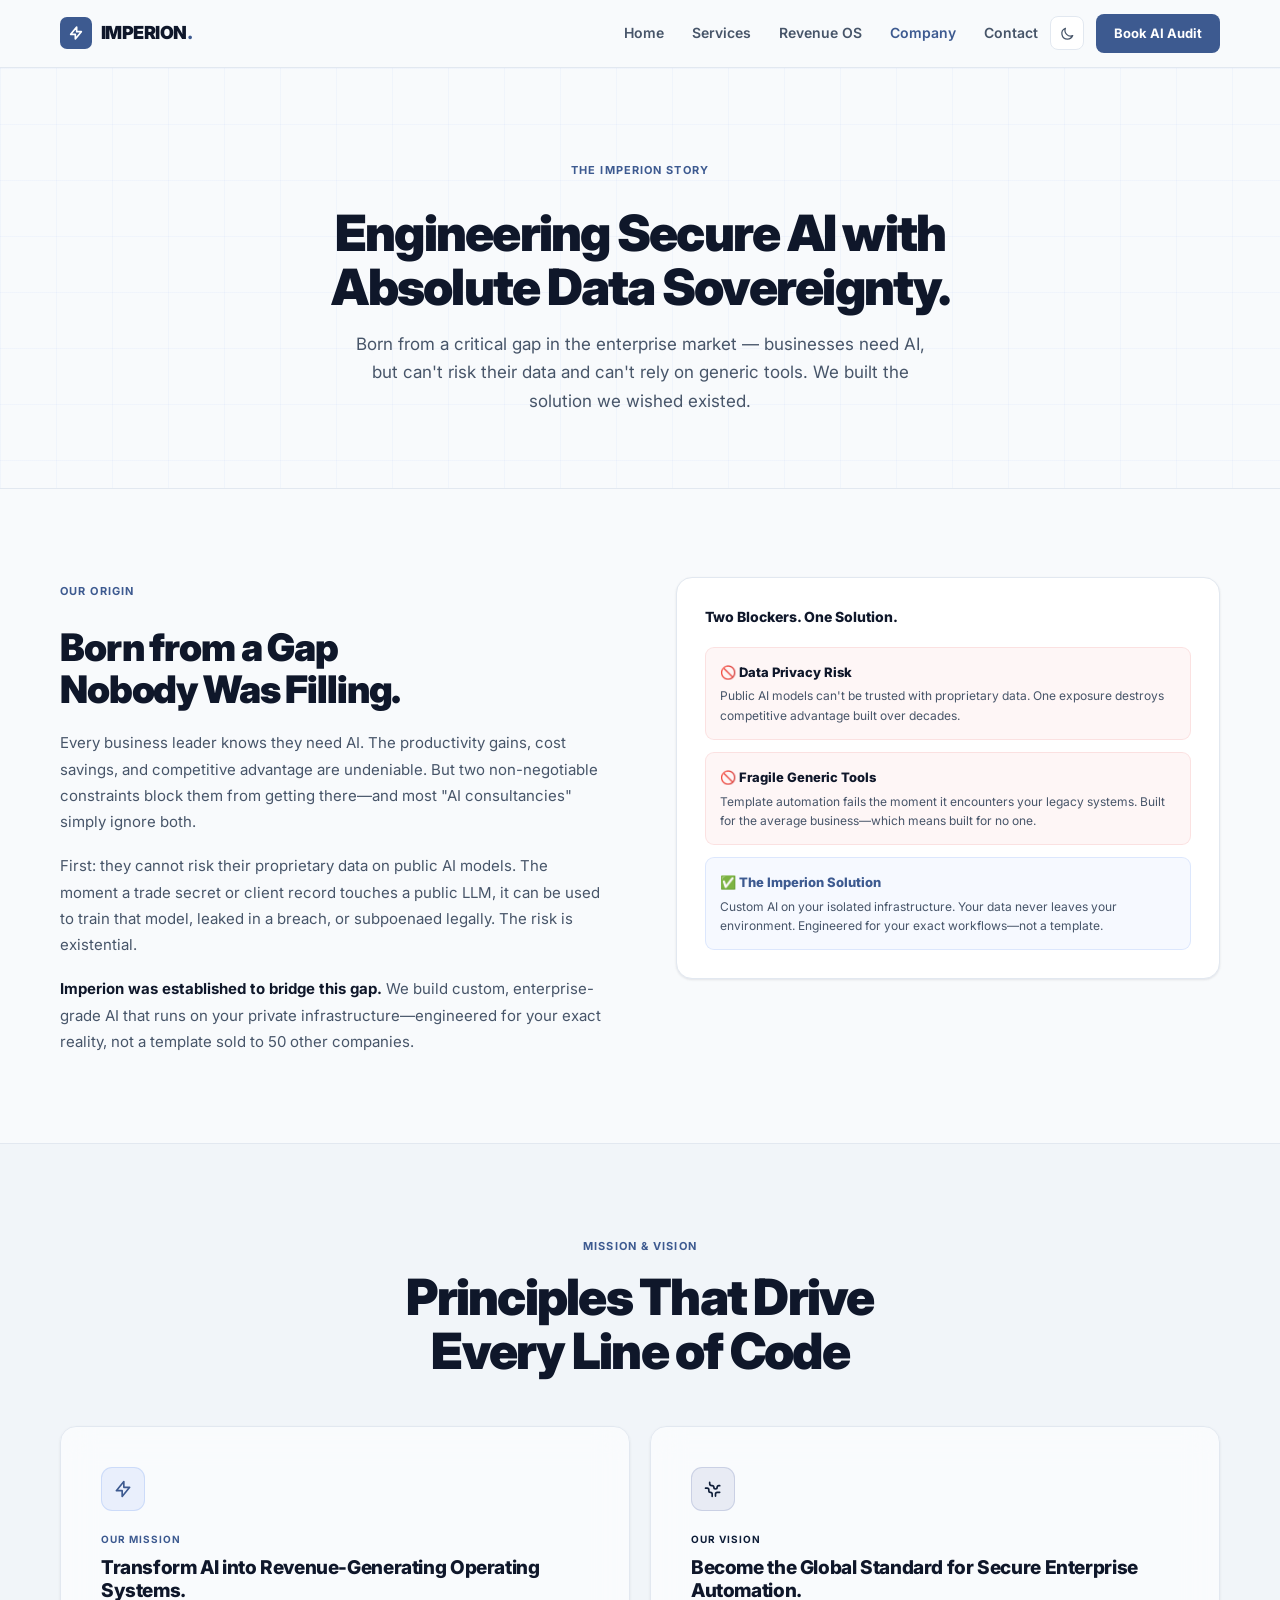
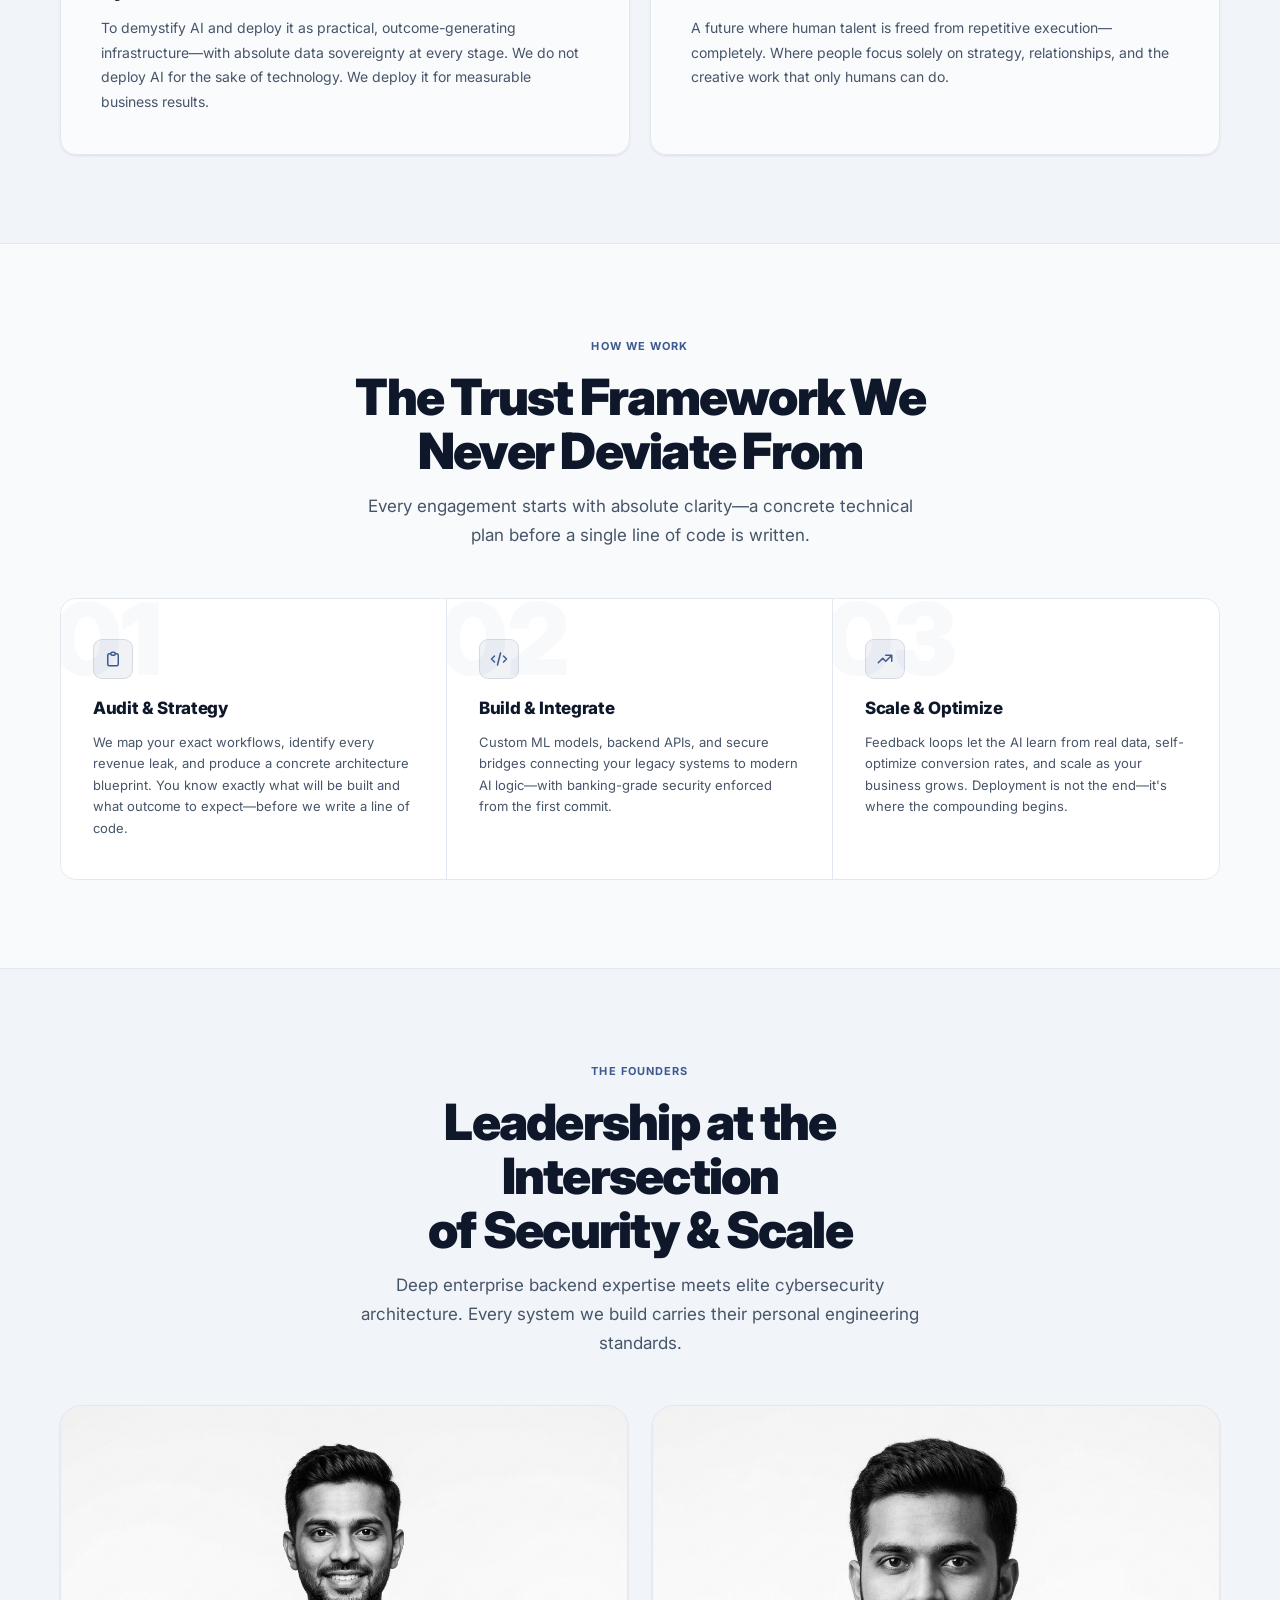
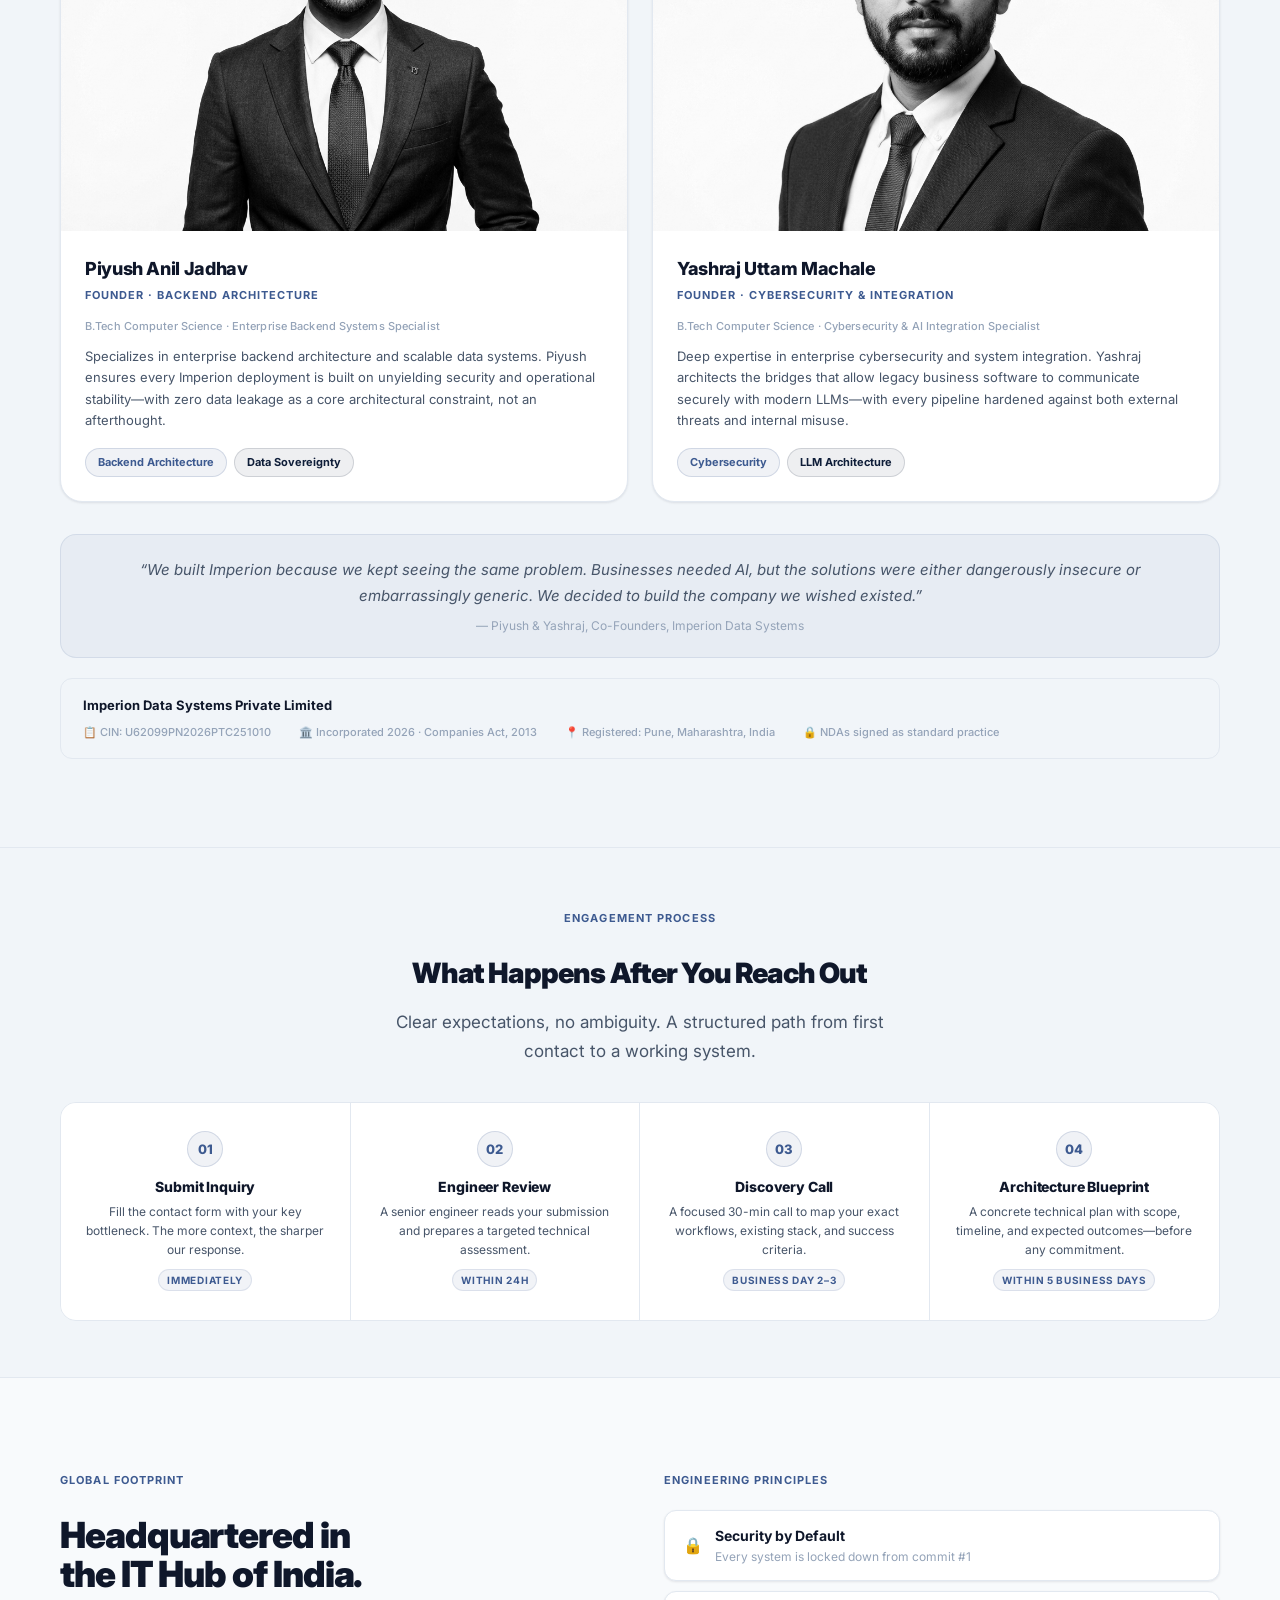
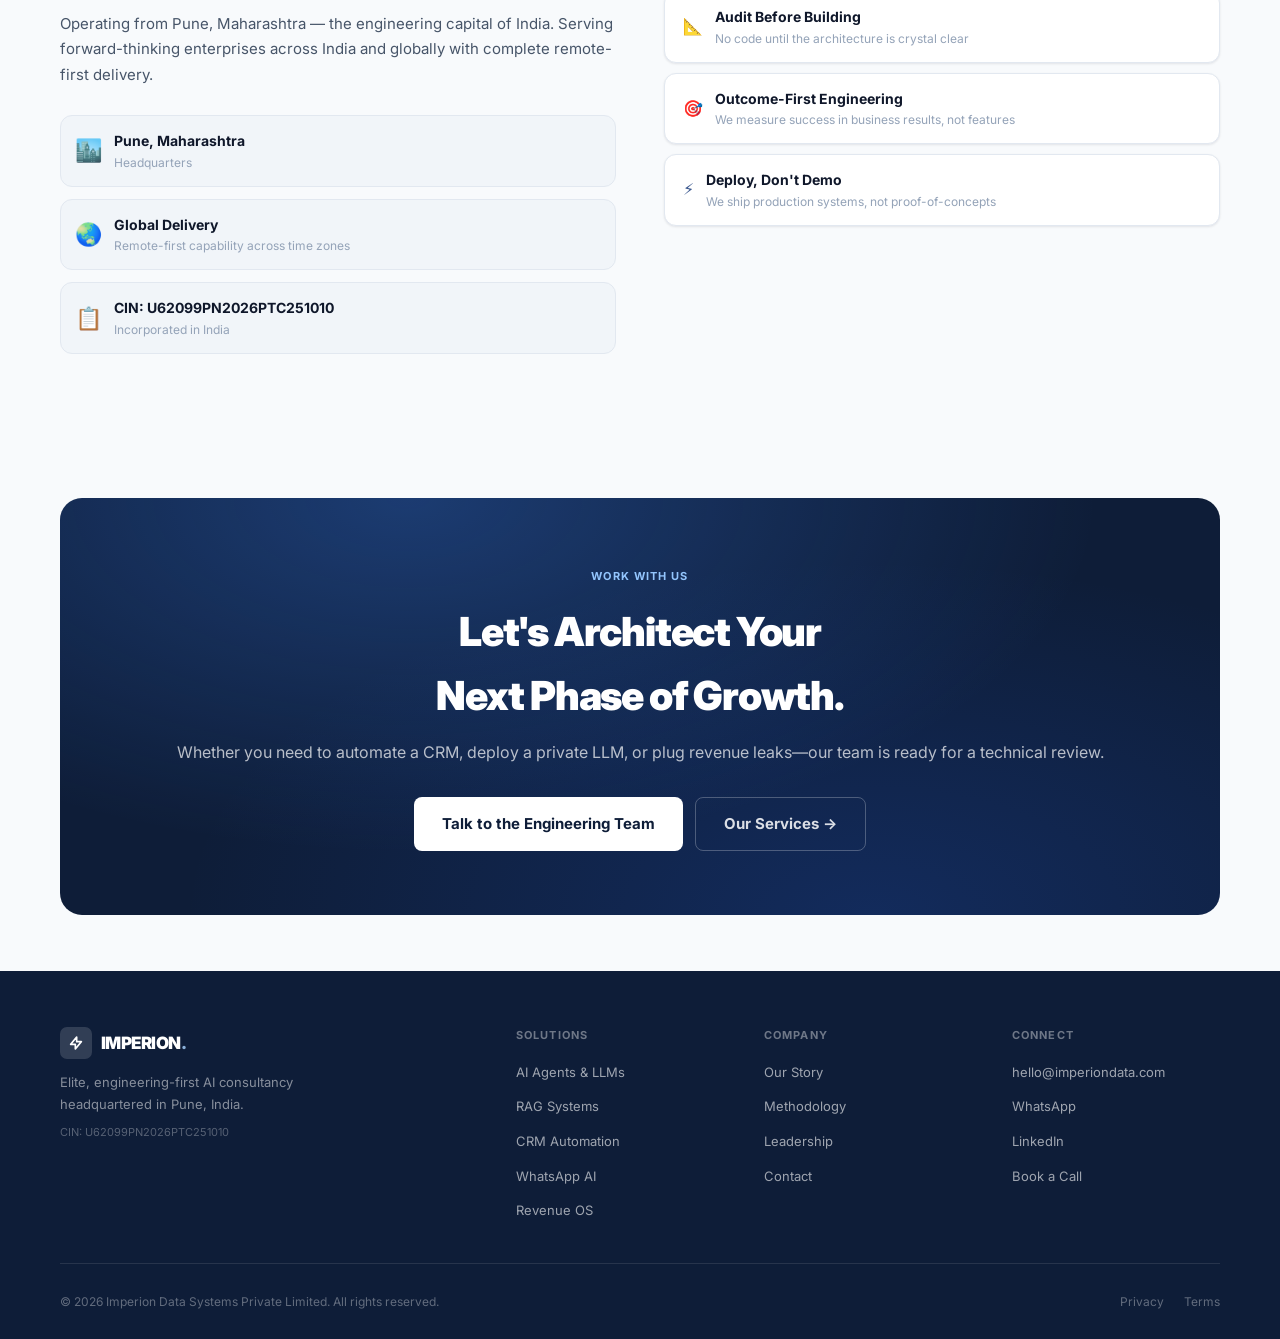
==== commit b79986b4: "polish: credibility copy, routing, trust signals, form UX, mobile polish, desktop fixes" ====
--- a/company.html
+++ b/company.html
@@ -160,7 +160,8 @@
           <div class="leader-info">
             <div class="leader-name">Piyush Anil Jadhav</div>
             <div class="leader-title">Founder · Backend Architecture</div>
-            <p class="leader-bio">Specializes in enterprise backend architecture and scalable data systems. Piyush ensures every Imperion deployment is built on unyielding security and operational stability—with zero data leakage as a mathematical guarantee, not just a promise.</p>
+            <div class="leader-background">B.Tech Computer Science · Enterprise Backend Systems Specialist</div>
+            <p class="leader-bio">Specializes in enterprise backend architecture and scalable data systems. Piyush ensures every Imperion deployment is built on unyielding security and operational stability—with zero data leakage as a core architectural constraint, not an afterthought.</p>
             <div style="margin-top:16px;display:flex;flex-wrap:wrap;gap:7px;">
               <span class="badge badge-blue" style="font-size:11px;">Backend Architecture</span>
               <span class="badge badge-navy" style="font-size:11px;">Data Sovereignty</span>
@@ -173,6 +174,7 @@
           <div class="leader-info">
             <div class="leader-name">Yashraj Uttam Machale</div>
             <div class="leader-title">Founder · Cybersecurity &amp; Integration</div>
+            <div class="leader-background">B.Tech Computer Science · Cybersecurity &amp; AI Integration Specialist</div>
             <p class="leader-bio">Deep expertise in enterprise cybersecurity and system integration. Yashraj architects the bridges that allow legacy business software to communicate securely with modern LLMs—with every pipeline hardened against both external threats and internal misuse.</p>
             <div style="margin-top:16px;display:flex;flex-wrap:wrap;gap:7px;">
               <span class="badge badge-blue" style="font-size:11px;">Cybersecurity</span>
@@ -182,9 +184,55 @@
         </div>
       </div>
 
-      <div style="margin-top:32px;padding:22px 28px;background:rgba(37,99,235,0.05);border:1px solid rgba(37,99,235,0.12);border-radius:var(--radius-lg);text-align:center;" class="reveal">
-        <p style="font-size:15px;color:var(--text-muted);margin:0;line-height:1.7;font-style:italic;">"We built Imperion because we kept seeing the same problem. Businesses needed AI, but the solutions were either dangerously insecure or embarrassingly generic. We decided to build the company we wished existed."</p>
-        <p style="font-size:12px;color:var(--text-subtle);margin-top:8px;">— Piyush &amp; Yashraj, Co-Founders, Imperion Data Systems</p>
+      <div style="margin-top:32px;padding:22px 28px;background:rgba(61,90,144,0.05);border:1px solid rgba(61,90,144,0.12);border-radius:var(--radius-lg);text-align:center;" class="reveal">
+        <p style="font-size:15px;color:var(--text-muted);margin:0;line-height:1.7;font-style:italic;">&ldquo;We built Imperion because we kept seeing the same problem. Businesses needed AI, but the solutions were either dangerously insecure or embarrassingly generic. We decided to build the company we wished existed.&rdquo;</p>
+        <p style="font-size:12px;color:var(--text-subtle);margin-top:8px;">&mdash; Piyush &amp; Yashraj, Co-Founders, Imperion Data Systems</p>
+      </div>
+
+      <!-- Company Registration Card -->
+      <div class="company-reg-card reveal">
+        <div class="creg-name">Imperion Data Systems Private Limited</div>
+        <div class="creg-detail">📋 CIN: U62099PN2026PTC251010</div>
+        <div class="creg-detail">🏛️ Incorporated 2026 &middot; Companies Act, 2013</div>
+        <div class="creg-detail">📍 Registered: Pune, Maharashtra, India</div>
+        <div class="creg-detail">🔒 NDAs signed as standard practice</div>
+      </div>
+    </div>
+  </section>
+
+  <!-- What Happens After You Reach Out -->
+  <section class="section-sm section-alt section-border-top section-border-bottom">
+    <div class="container">
+      <div style="text-align:center;margin-bottom:36px;">
+        <div class="eyebrow reveal">Engagement Process</div>
+        <h2 class="reveal delay-1" style="font-size:clamp(20px,2.8vw,28px);font-weight:900;letter-spacing:-0.03em;color:var(--text-primary);margin-top:10px;">What Happens After You Reach Out</h2>
+        <p class="section-subtitle reveal delay-2" style="max-width:520px;margin:12px auto 0;">Clear expectations, no ambiguity. A structured path from first contact to a working system.</p>
+      </div>
+      <div class="what-next-timeline reveal delay-2">
+        <div class="what-next-step">
+          <div class="wn-num">01</div>
+          <div class="wn-title">Submit Inquiry</div>
+          <div class="wn-desc">Fill the contact form with your key bottleneck. The more context, the sharper our response.</div>
+          <span class="wn-time">Immediately</span>
+        </div>
+        <div class="what-next-step">
+          <div class="wn-num">02</div>
+          <div class="wn-title">Engineer Review</div>
+          <div class="wn-desc">A senior engineer reads your submission and prepares a targeted technical assessment.</div>
+          <span class="wn-time">Within 24h</span>
+        </div>
+        <div class="what-next-step">
+          <div class="wn-num">03</div>
+          <div class="wn-title">Discovery Call</div>
+          <div class="wn-desc">A focused 30-min call to map your exact workflows, existing stack, and success criteria.</div>
+          <span class="wn-time">Business day 2–3</span>
+        </div>
+        <div class="what-next-step">
+          <div class="wn-num">04</div>
+          <div class="wn-title">Architecture Blueprint</div>
+          <div class="wn-desc">A concrete technical plan with scope, timeline, and expected outcomes—before any commitment.</div>
+          <span class="wn-time">Within 5 business days</span>
+        </div>
       </div>
     </div>
   </section>
@@ -260,9 +308,9 @@
   <div class="container">
     <div class="footer-grid">
       <div class="footer-brand"><div style="display:flex;align-items:center;gap:9px;margin-bottom:4px;"><div class="nav-logo-icon" style="background:rgba(255,255,255,0.15);"><svg fill="none" stroke="#fff" viewBox="0 0 24 24" stroke-width="2.5"><path stroke-linecap="round" stroke-linejoin="round" d="M13 10V3L4 14h7v7l9-11h-7z"/></svg></div><span class="footer-logo-text">IMPERION<span>.</span></span></div><p>Elite, engineering-first AI consultancy headquartered in Pune, India.</p><p style="font-size:11px;color:rgba(255,255,255,0.3);margin-top:8px;">CIN: U62099PN2026PTC251010</p></div>
-      <div class="footer-col"><h4>Solutions</h4><ul><li><a href="/services.html#ai-agents">AI Agents &amp; LLMs</a></li><li><a href="/services.html#rag-systems">RAG Systems</a></li><li><a href="/services.html#crm-automation">CRM Automation</a></li><li><a href="/services.html#whatsapp-ai">WhatsApp AI</a></li><li><a href="/revenue-os.html">Revenue OS</a></li></ul></div>
-      <div class="footer-col"><h4>Company</h4><ul><li><a href="/company.html">Our Story</a></li><li><a href="/company.html#methodology">Methodology</a></li><li><a href="/company.html#leadership">Leadership</a></li><li><a href="/contact.html">Contact</a></li></ul></div>
-      <div class="footer-col"><h4>Connect</h4><ul><li><a href="mailto:hello@imperiondata.com">hello@imperiondata.com</a></li><li><a href="https://wa.me/919910261283" target="_blank" rel="noopener">WhatsApp</a></li><li><a href="https://www.linkedin.com/company/imperion-data-systems/" target="_blank" rel="noopener">LinkedIn</a></li><li><a href="[ REPLACE THIS WITH YOUR CALENDLY LINK ]" target="_blank" rel="noopener">Book a Call</a></li></ul></div>
+      <div class="footer-col"><h4>Solutions</h4><ul><li><a href="/services#ai-agents">AI Agents &amp; LLMs</a></li><li><a href="/services#rag-systems">RAG Systems</a></li><li><a href="/services#crm-automation">CRM Automation</a></li><li><a href="/services#whatsapp-ai">WhatsApp AI</a></li><li><a href="/revenue-os">Revenue OS</a></li></ul></div>
+      <div class="footer-col"><h4>Company</h4><ul><li><a href="/company">Our Story</a></li><li><a href="/company#methodology">Methodology</a></li><li><a href="/company#leadership">Leadership</a></li><li><a href="/contact">Contact</a></li></ul></div>
+      <div class="footer-col"><h4>Connect</h4><ul><li><a href="mailto:hello@imperiondata.com">hello@imperiondata.com</a></li><li><a href="https://wa.me/919910261283" target="_blank" rel="noopener noreferrer">WhatsApp</a></li><li><a href="https://www.linkedin.com/company/imperion-data-systems/" target="_blank" rel="noopener noreferrer">LinkedIn</a></li><li><a href="#book-a-call" title="Calendly booking link — coming soon">Book a Call</a></li></ul></div>
     </div>
     <div class="footer-bottom"><p class="footer-copy">© 2026 Imperion Data Systems Private Limited. All rights reserved.</p><div class="footer-legal"><a href="#" onclick="openModal('modal-privacy');return false;">Privacy</a><a href="#" onclick="openModal('modal-terms');return false;">Terms</a></div></div>
   </div>
--- a/css/styles.css
+++ b/css/styles.css
@@ -760,8 +760,7 @@
 .methodology-grid {
   display: grid;
   grid-template-columns: repeat(3, 1fr);
-  gap: 1px;
-  background: var(--border);
+  border: 1px solid var(--border);
   border-radius: var(--radius-lg);
   overflow: hidden;
 }
@@ -770,25 +769,27 @@
   padding: 40px 32px;
   position: relative;
   overflow: hidden;
-}
+  border-right: 1px solid var(--border);
+}
+.method-step:last-child { border-right: none; }
 .method-step-bg {
   position: absolute;
   top: -10px; left: -8px;
   font-size: 100px; font-weight: 900;
-  color: rgba(37,99,235,0.04);
+  color: rgba(61,90,144,0.04);
   line-height: 1;
   pointer-events: none; user-select: none;
 }
 html.dark-mode .method-step-bg { color: rgba(255,255,255,0.025); }
 .method-step-icon {
   width: 40px; height: 40px;
-  background: rgba(37,99,235,0.08);
-  border: 1px solid rgba(37,99,235,0.15);
+  background: rgba(61,90,144,0.08);
+  border: 1px solid rgba(61,90,144,0.15);
   border-radius: 9px;
   display: flex; align-items: center; justify-content: center;
   margin-bottom: 16px;
 }
-html.dark-mode .method-step-icon { background: rgba(59,130,246,0.1); border-color: rgba(59,130,246,0.2); }
+html.dark-mode .method-step-icon { background: rgba(112,148,200,0.1); border-color: rgba(112,148,200,0.2); }
 .method-step-icon svg { width: 18px; height: 18px; color: var(--accent); }
 .method-step h3 {
   font-size: 17px; font-weight: 800;
@@ -814,7 +815,7 @@
   text-align: center;
 }
 .stat-val {
-  font-size: 38px; font-weight: 900;
+  font-size: clamp(28px, 3.5vw, 38px); font-weight: 900;
   letter-spacing: -0.04em;
   color: var(--accent);
   line-height: 1;
@@ -1136,6 +1137,104 @@
 .footer-logo-text { font-size: 17px; font-weight: 900; letter-spacing: -0.03em; color: #fff; }
 .footer-logo-text span { color: #8ab0d8; }
 
+/* ─── Anchor Offset for Sticky Nav ─── */
+/* Ensures #id links land below the 68px fixed nav */
+[id] { scroll-margin-top: 88px; }
+
+/* ─── Form Error State ─── */
+.form-error {
+  display: none;
+  padding: 11px 14px;
+  background: rgba(220,38,38,0.05);
+  border: 1px solid rgba(220,38,38,0.18);
+  border-radius: var(--radius-sm);
+  font-size: 13px;
+  font-weight: 500;
+  color: #dc2626;
+  margin-bottom: 16px;
+  line-height: 1.5;
+}
+.form-error.show { display: block; }
+
+/* ─── Leader Card Extras ─── */
+.leader-background {
+  font-size: 11px;
+  color: var(--text-subtle);
+  font-weight: 500;
+  margin-top: 1px;
+  margin-bottom: 10px;
+  letter-spacing: 0.01em;
+}
+
+/* ─── Company Registration Card ─── */
+.company-reg-card {
+  margin-top: 20px;
+  padding: 16px 22px;
+  background: var(--bg-elevated);
+  border: 1px solid var(--border);
+  border-radius: var(--radius-md);
+  display: flex;
+  flex-wrap: wrap;
+  gap: 6px 28px;
+  align-items: center;
+}
+.company-reg-card .creg-name {
+  font-size: 13px; font-weight: 700;
+  color: var(--text-primary);
+  width: 100%;
+  margin-bottom: 2px;
+}
+.company-reg-card .creg-detail {
+  font-size: 11px; color: var(--text-subtle); font-weight: 500;
+  display: flex; align-items: center; gap: 5px;
+}
+
+/* ─── "What Happens Next" Timeline ─── */
+.what-next-timeline {
+  display: grid;
+  grid-template-columns: repeat(4, 1fr);
+  border: 1px solid var(--border);
+  border-radius: var(--radius-lg);
+  overflow: hidden;
+}
+.what-next-step {
+  padding: 28px 20px;
+  text-align: center;
+  background: var(--bg-surface);
+  border-right: 1px solid var(--border);
+  position: relative;
+}
+.what-next-step:last-child { border-right: none; }
+.wn-num {
+  width: 36px; height: 36px;
+  border-radius: 50%;
+  background: rgba(61,90,144,0.08);
+  border: 1px solid rgba(61,90,144,0.18);
+  display: flex; align-items: center; justify-content: center;
+  font-size: 13px; font-weight: 800; color: var(--accent);
+  margin: 0 auto 12px;
+}
+.wn-title {
+  font-size: 14px; font-weight: 800;
+  color: var(--text-primary);
+  margin-bottom: 6px;
+  letter-spacing: -0.01em;
+  line-height: 1.2;
+}
+.wn-desc {
+  font-size: 12px; color: var(--text-muted); line-height: 1.6;
+}
+.wn-time {
+  display: inline-block;
+  margin-top: 10px;
+  font-size: 10px; font-weight: 700;
+  letter-spacing: 0.07em; text-transform: uppercase;
+  color: var(--accent);
+  background: rgba(61,90,144,0.07);
+  border: 1px solid rgba(61,90,144,0.12);
+  padding: 2px 8px; border-radius: 100px;
+}
+
 /* ─── Scroll Reveal ─── */
 .reveal, .reveal-left, .reveal-right {
   opacity: 0;
@@ -1181,7 +1280,15 @@
   }
   .service-block.reverse .service-text { order: 1; }
   .service-block.reverse .service-visual { order: 2; }
+  /* Methodology: collapse to 1-col with horizontal borders */
   .methodology-grid { grid-template-columns: 1fr; }
+  .method-step { border-right: none; border-bottom: 1px solid var(--border); }
+  .method-step:last-child { border-bottom: none; }
+  /* What-next: 2-col on tablet */
+  .what-next-timeline { grid-template-columns: repeat(2, 1fr); }
+  .what-next-step { border-right: 1px solid var(--border); border-bottom: 1px solid var(--border); }
+  .what-next-step:nth-child(2n) { border-right: none; }
+  .what-next-step:nth-last-child(-n+2) { border-bottom: none; }
   .footer-grid { grid-template-columns: 1fr 1fr; gap: 28px; }
   .stats-row { grid-template-columns: repeat(2, 1fr); }
   .bento-grid { grid-template-columns: 1fr 1fr; }
@@ -1202,8 +1309,25 @@
   .section-sm { padding: 36px 0; }
   .section-lg { padding: 72px 0; }
 
+  /* Inner-page hero padding — reduce for mobile */
+  section[style*="padding:88px"] { padding-top: 56px !important; padding-bottom: 44px !important; }
+  section[style*="padding: 88px"] { padding-top: 56px !important; padding-bottom: 44px !important; }
+
   /* Hero padding */
   .hero-section { padding: 72px 0 52px !important; }
+
+  /* Grids collapse */
+  .bento-grid           { grid-template-columns: 1fr; }
+  .methodology-grid     { grid-template-columns: 1fr; }
+  .method-step          { border-right: none; border-bottom: 1px solid var(--border); }
+  .method-step:last-child { border-bottom: none; }
+  .stats-row            { grid-template-columns: repeat(2, 1fr); }
+  .footer-grid          { grid-template-columns: 1fr 1fr; gap: 24px; }
+
+  /* What-next: 1-col on mobile */
+  .what-next-timeline   { grid-template-columns: 1fr; }
+  .what-next-step       { border-right: none; border-bottom: 1px solid var(--border); }
+  .what-next-step:last-child { border-bottom: none; }
 
   /* Grids collapse */
   .bento-grid           { grid-template-columns: 1fr; }
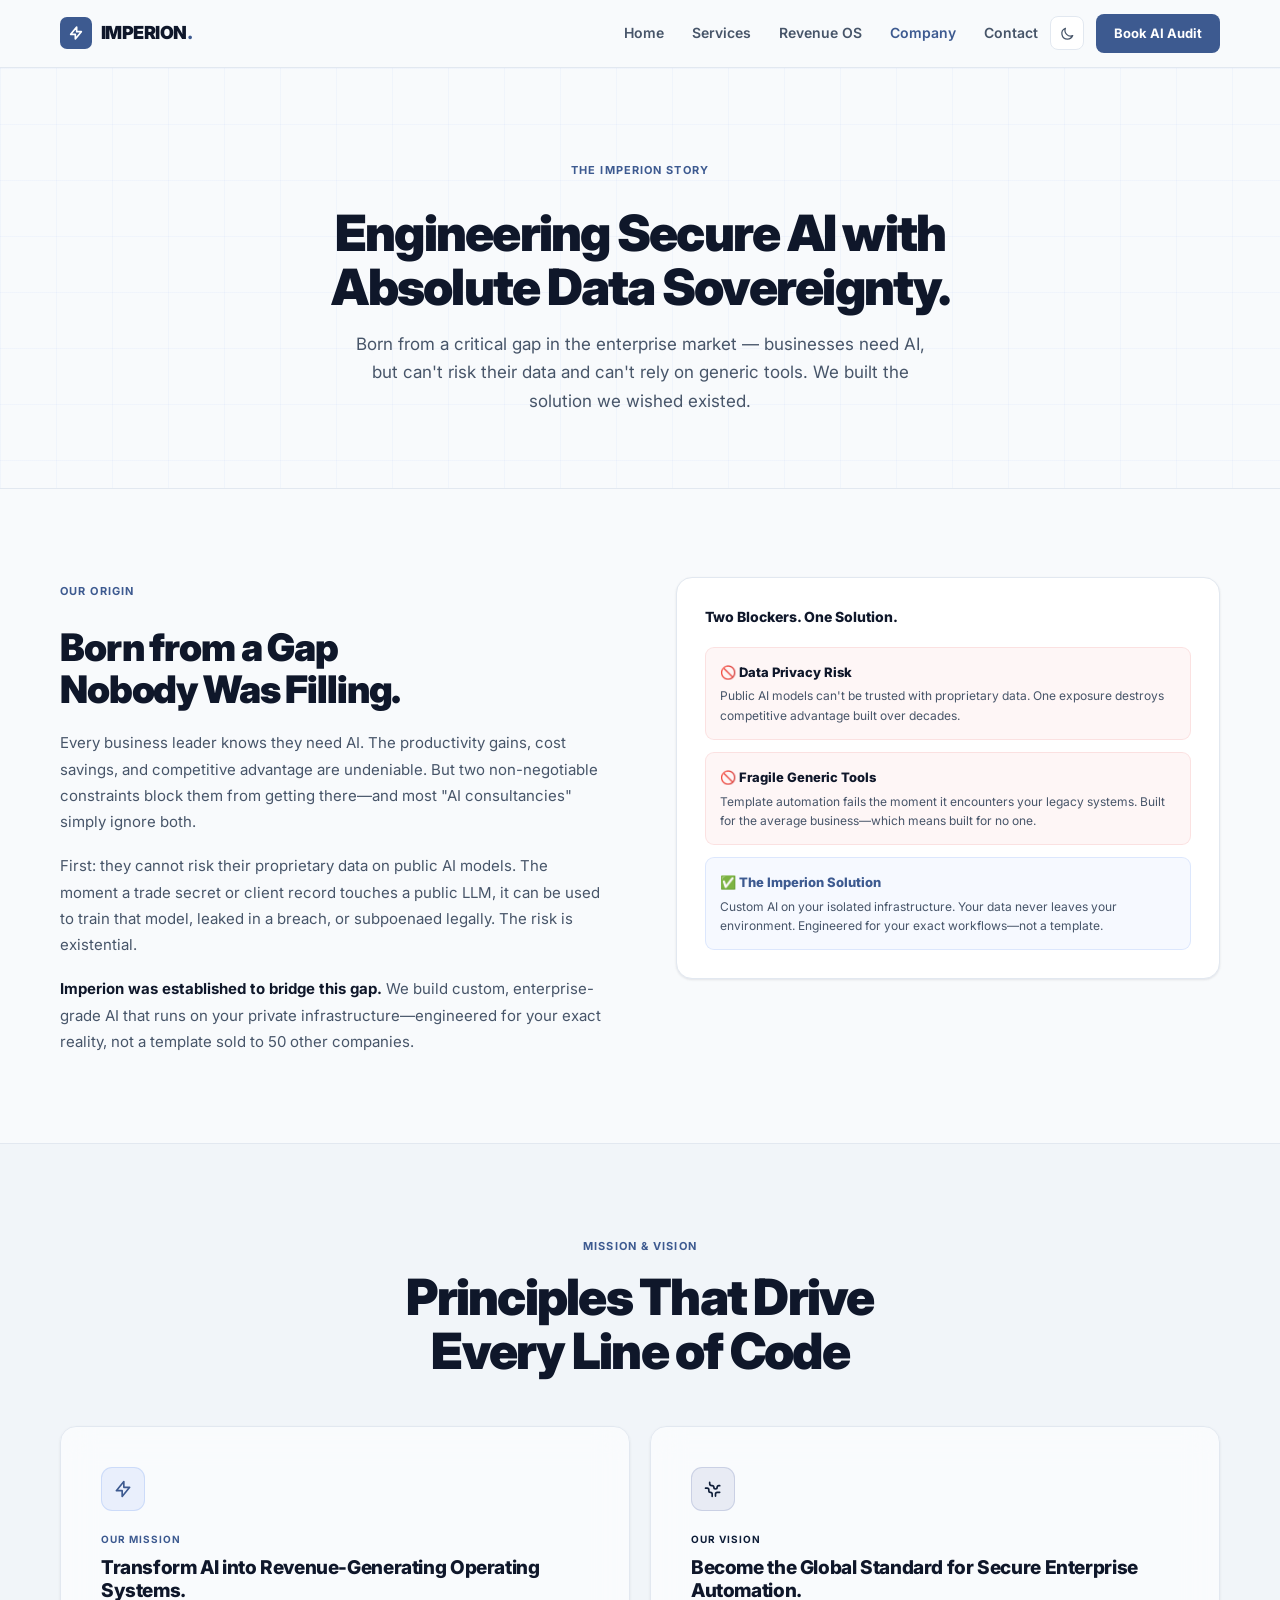
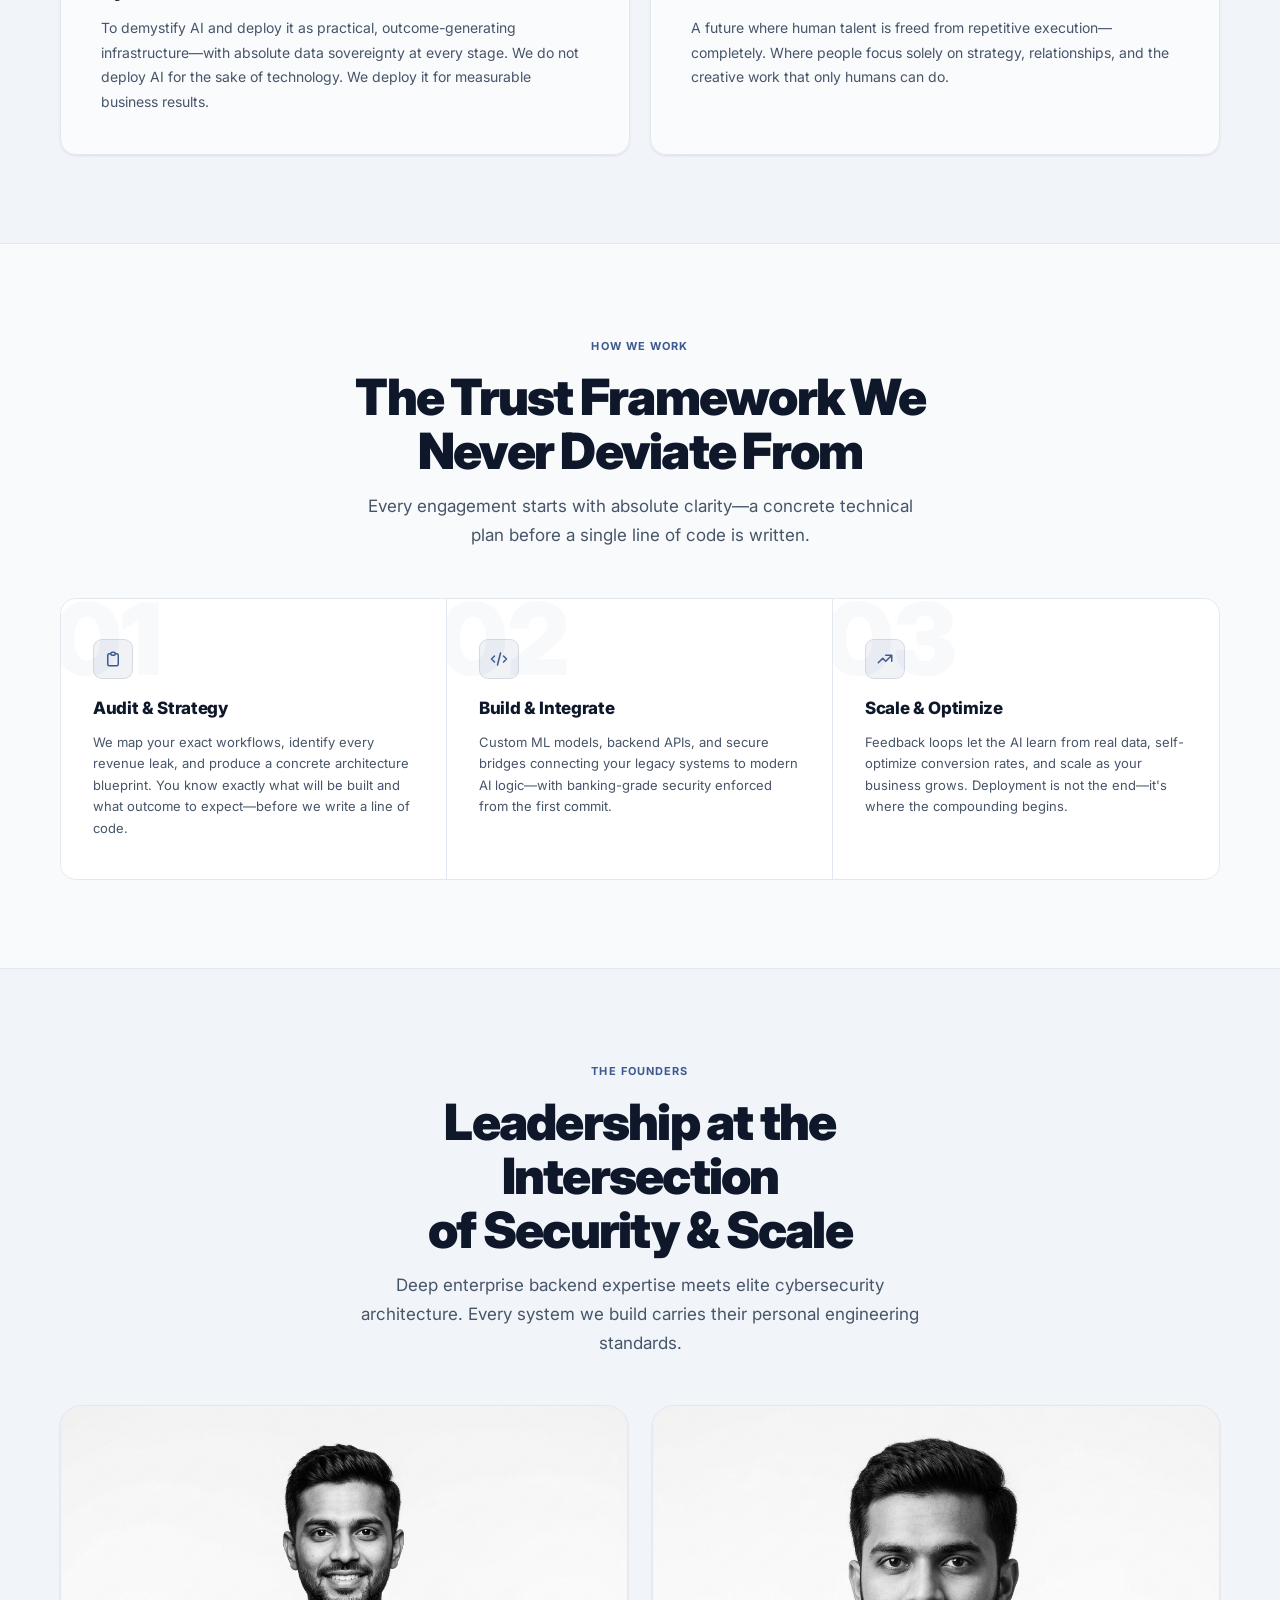
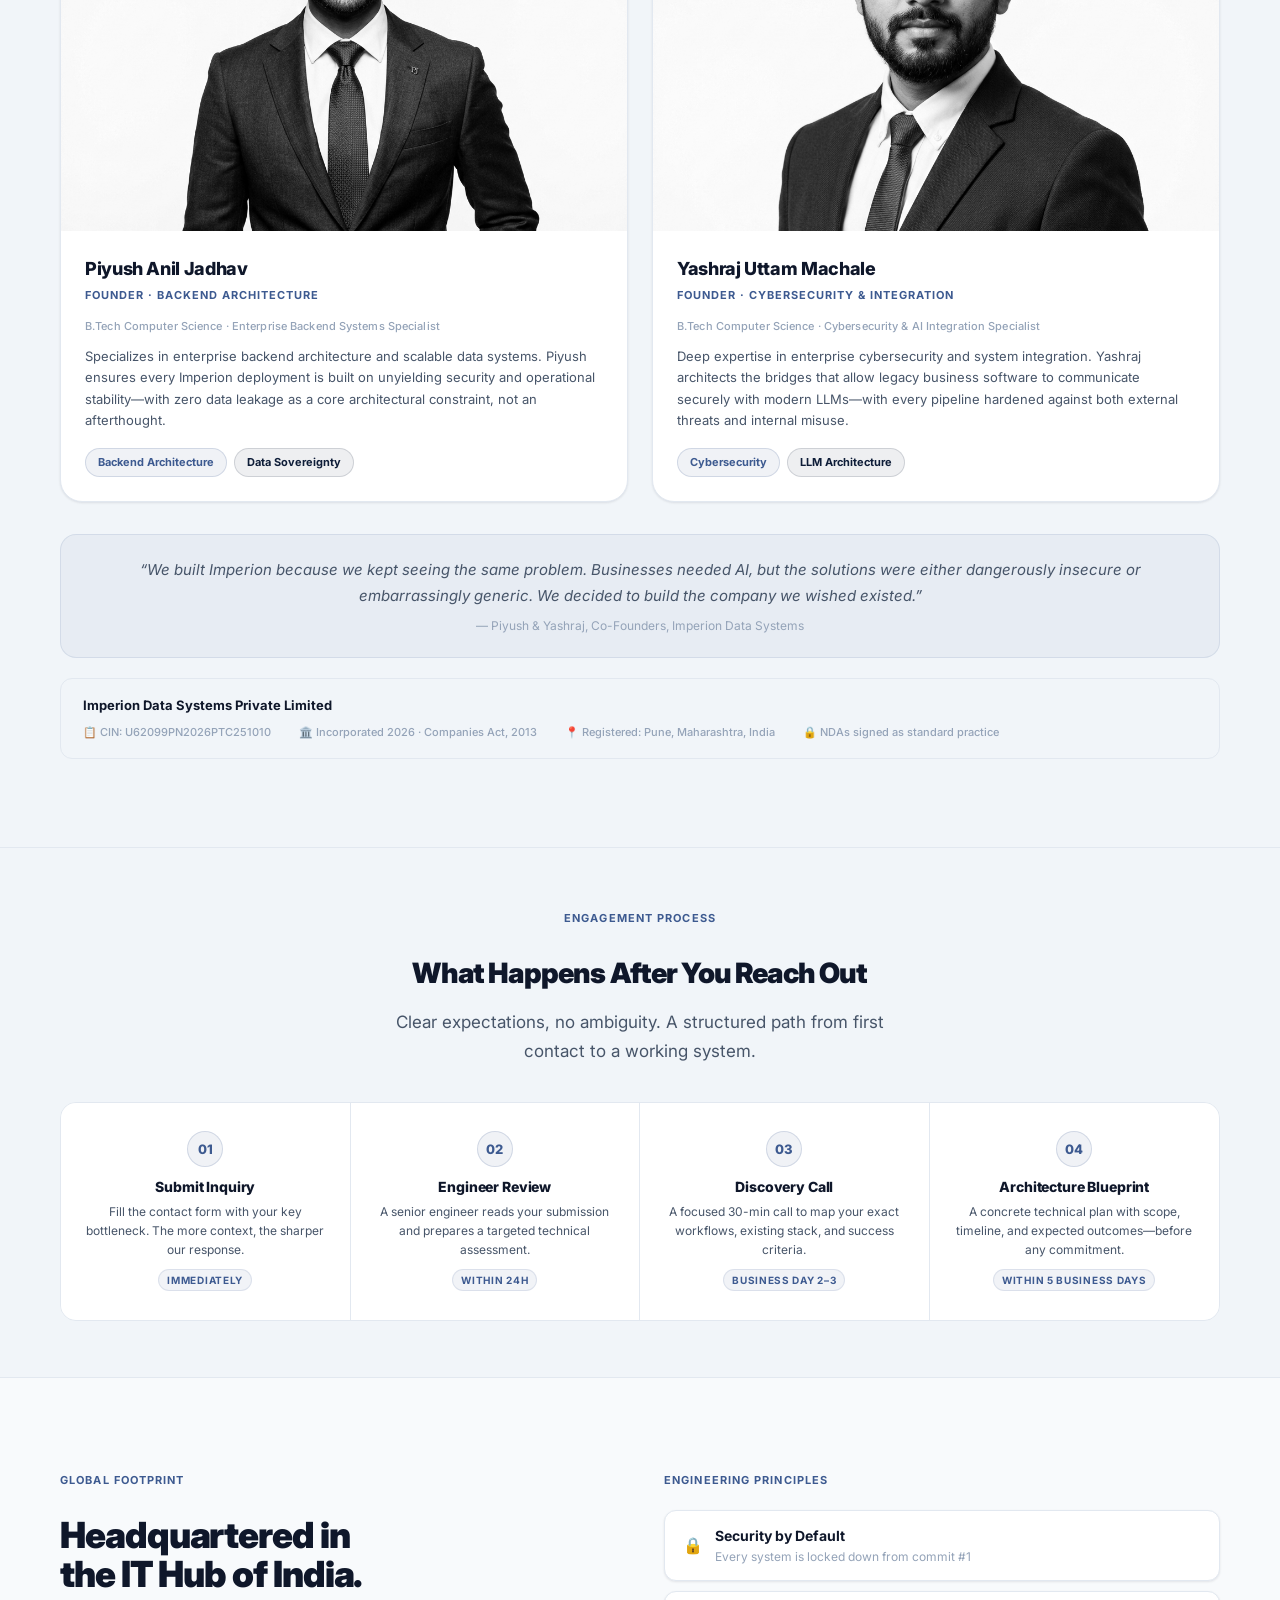
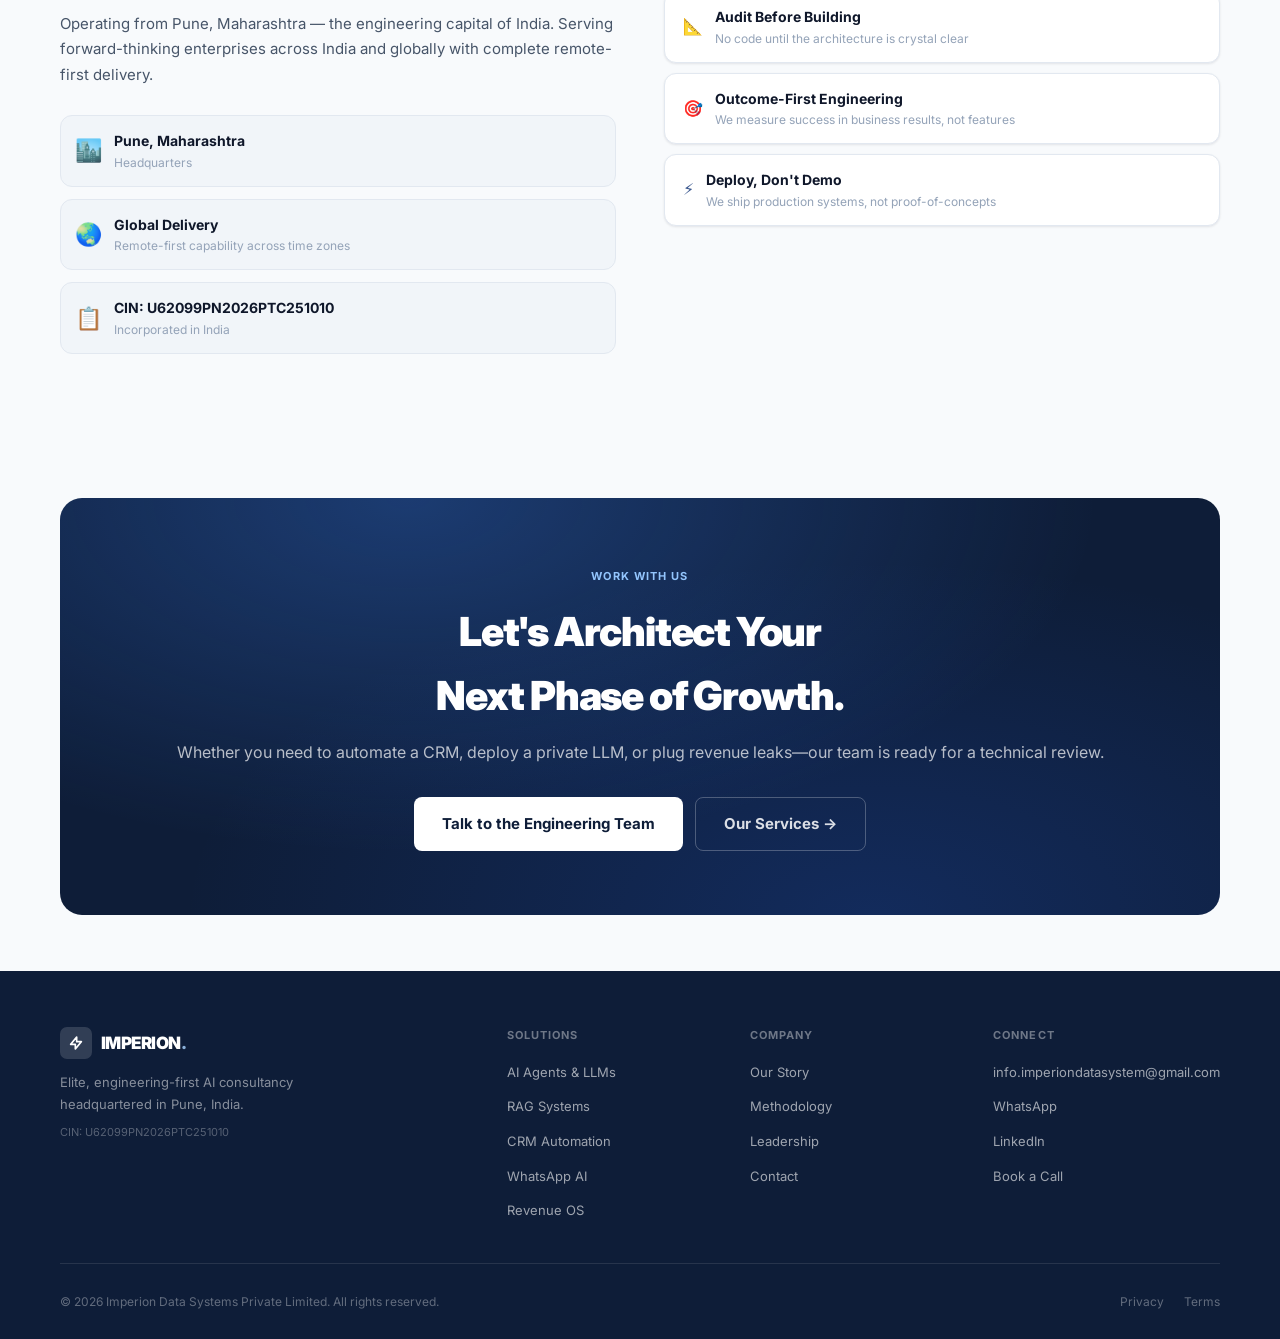
==== commit f33f9615: "integrate: GA, Calendly, domain, emails" ====
--- a/company.html
+++ b/company.html
@@ -6,10 +6,10 @@
   <title>Company | Imperion Data Systems — Our Story, Mission &amp; Leadership</title>
   <meta name="description" content="Imperion was built to bridge the gap between enterprise AI adoption and absolute data privacy. Learn our origin, methodology, and the founders who built it.">
   <meta property="og:title" content="Company | Imperion Data Systems">
-  <link rel="canonical" href="https://imperiondata.com/company">
+  <link rel="canonical" href="https://imperiondatasystem.com/company">
   <script>if(localStorage.getItem('imperion-theme')==='dark')document.documentElement.classList.add('dark-mode');</script>
-  <script async src="https://www.googletagmanager.com/gtag/js?id=[ REPLACE THIS WITH YOUR G- ID ]"></script>
-  <script>window.dataLayer=window.dataLayer||[];function gtag(){dataLayer.push(arguments);}gtag('js',new Date());gtag('config','[ REPLACE THIS WITH YOUR G- ID ]');</script>
+  <script async src="https://www.googletagmanager.com/gtag/js?id=G-Y0T34J1ML3"></script>
+  <script>window.dataLayer=window.dataLayer||[];function gtag(){dataLayer.push(arguments);}gtag('js',new Date());gtag('config','G-Y0T34J1ML3');</script>
   <link rel="preconnect" href="https://fonts.googleapis.com">
   <link rel="preconnect" href="https://fonts.gstatic.com" crossorigin>
   <link href="https://fonts.googleapis.com/css2?family=Inter:wght@300;400;500;600;700;800;900&display=swap" rel="stylesheet">
@@ -310,7 +310,7 @@
       <div class="footer-brand"><div style="display:flex;align-items:center;gap:9px;margin-bottom:4px;"><div class="nav-logo-icon" style="background:rgba(255,255,255,0.15);"><svg fill="none" stroke="#fff" viewBox="0 0 24 24" stroke-width="2.5"><path stroke-linecap="round" stroke-linejoin="round" d="M13 10V3L4 14h7v7l9-11h-7z"/></svg></div><span class="footer-logo-text">IMPERION<span>.</span></span></div><p>Elite, engineering-first AI consultancy headquartered in Pune, India.</p><p style="font-size:11px;color:rgba(255,255,255,0.3);margin-top:8px;">CIN: U62099PN2026PTC251010</p></div>
       <div class="footer-col"><h4>Solutions</h4><ul><li><a href="/services#ai-agents">AI Agents &amp; LLMs</a></li><li><a href="/services#rag-systems">RAG Systems</a></li><li><a href="/services#crm-automation">CRM Automation</a></li><li><a href="/services#whatsapp-ai">WhatsApp AI</a></li><li><a href="/revenue-os">Revenue OS</a></li></ul></div>
       <div class="footer-col"><h4>Company</h4><ul><li><a href="/company">Our Story</a></li><li><a href="/company#methodology">Methodology</a></li><li><a href="/company#leadership">Leadership</a></li><li><a href="/contact">Contact</a></li></ul></div>
-      <div class="footer-col"><h4>Connect</h4><ul><li><a href="mailto:hello@imperiondata.com">hello@imperiondata.com</a></li><li><a href="https://wa.me/919910261283" target="_blank" rel="noopener noreferrer">WhatsApp</a></li><li><a href="https://www.linkedin.com/company/imperion-data-systems/" target="_blank" rel="noopener noreferrer">LinkedIn</a></li><li><a href="#book-a-call" title="Calendly booking link — coming soon">Book a Call</a></li></ul></div>
+      <div class="footer-col"><h4>Connect</h4><ul><li><a href="mailto:info.imperiondatasystem@gmail.com">info.imperiondatasystem@gmail.com</a></li><li><a href="https://wa.me/919910261283" target="_blank" rel="noopener noreferrer">WhatsApp</a></li><li><a href="https://www.linkedin.com/company/imperion-data-systems/" target="_blank" rel="noopener noreferrer">LinkedIn</a></li><li><a href="https://calendly.com/info-imperiondatasystem/discovery-call" target="_blank" rel="noopener noreferrer">Book a Call</a></li></ul></div>
     </div>
     <div class="footer-bottom"><p class="footer-copy">© 2026 Imperion Data Systems Private Limited. All rights reserved.</p><div class="footer-legal"><a href="#" onclick="openModal('modal-privacy');return false;">Privacy</a><a href="#" onclick="openModal('modal-terms');return false;">Terms</a></div></div>
   </div>
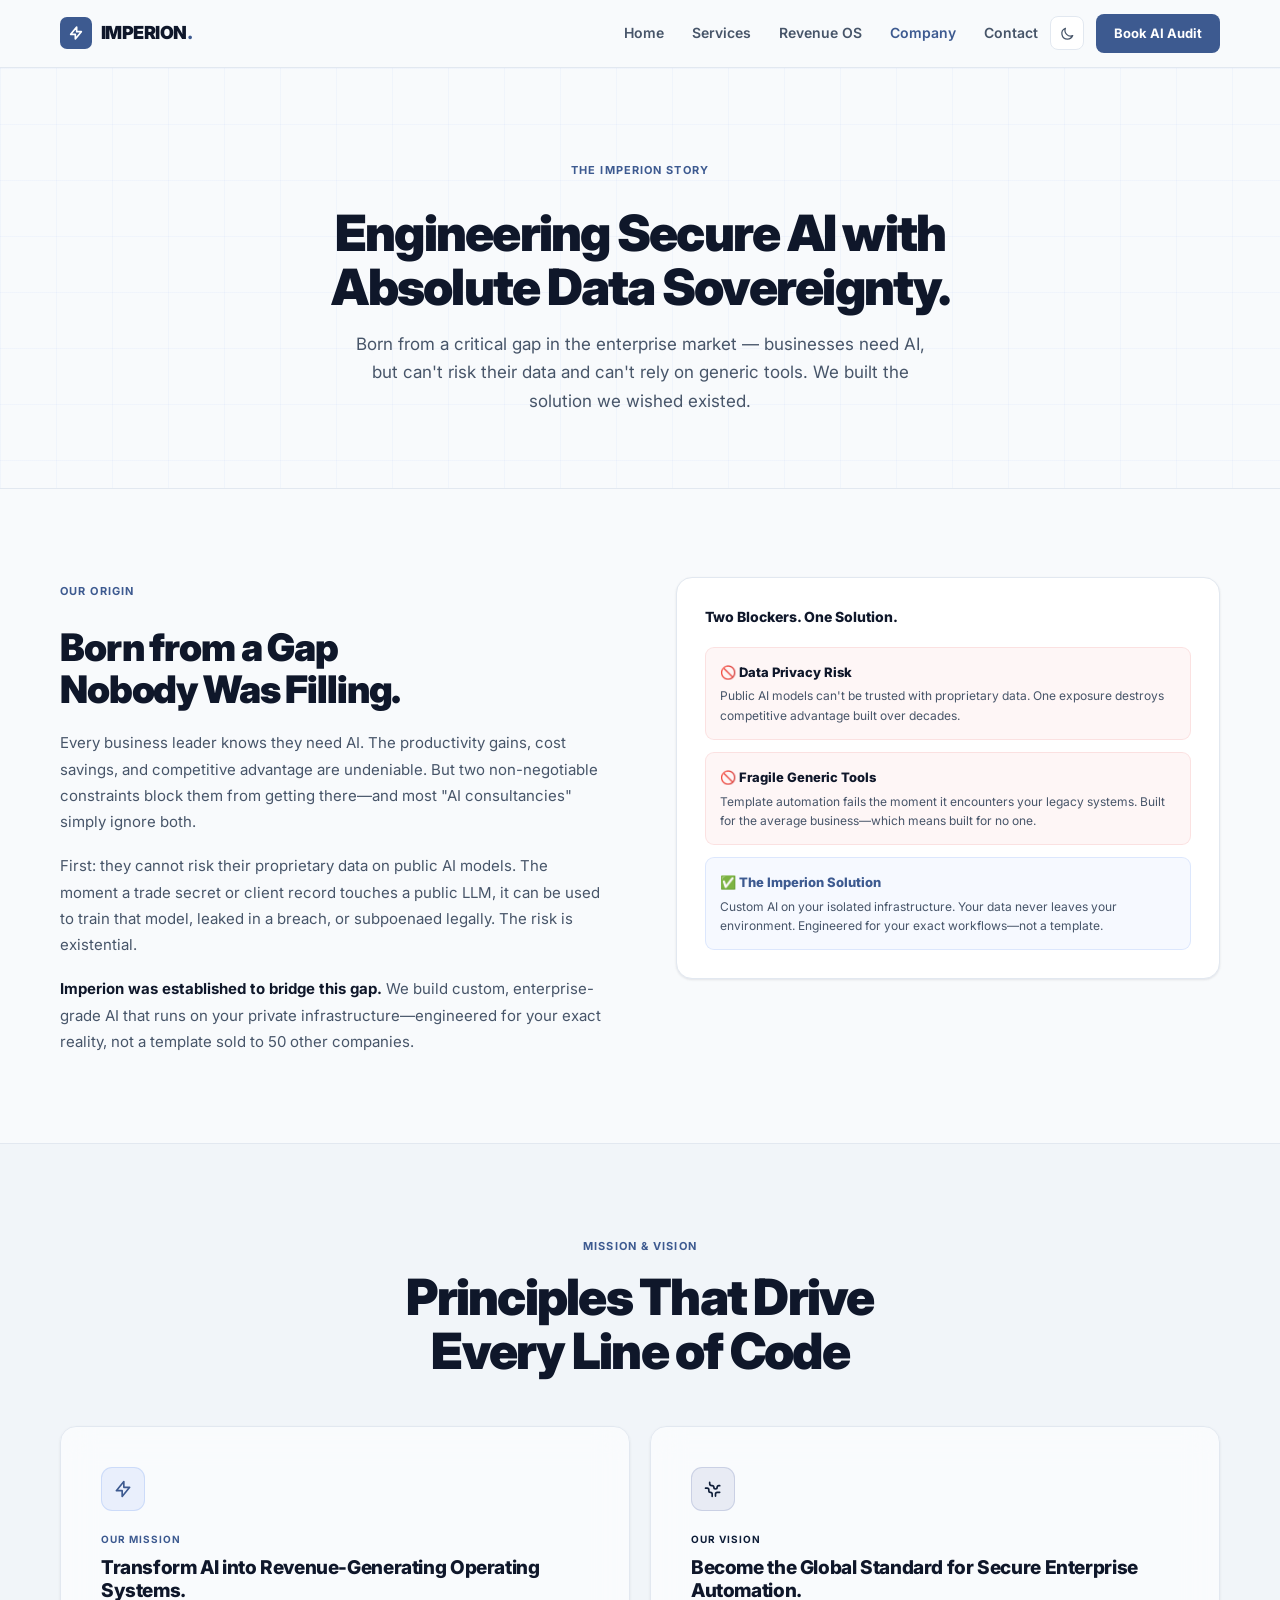
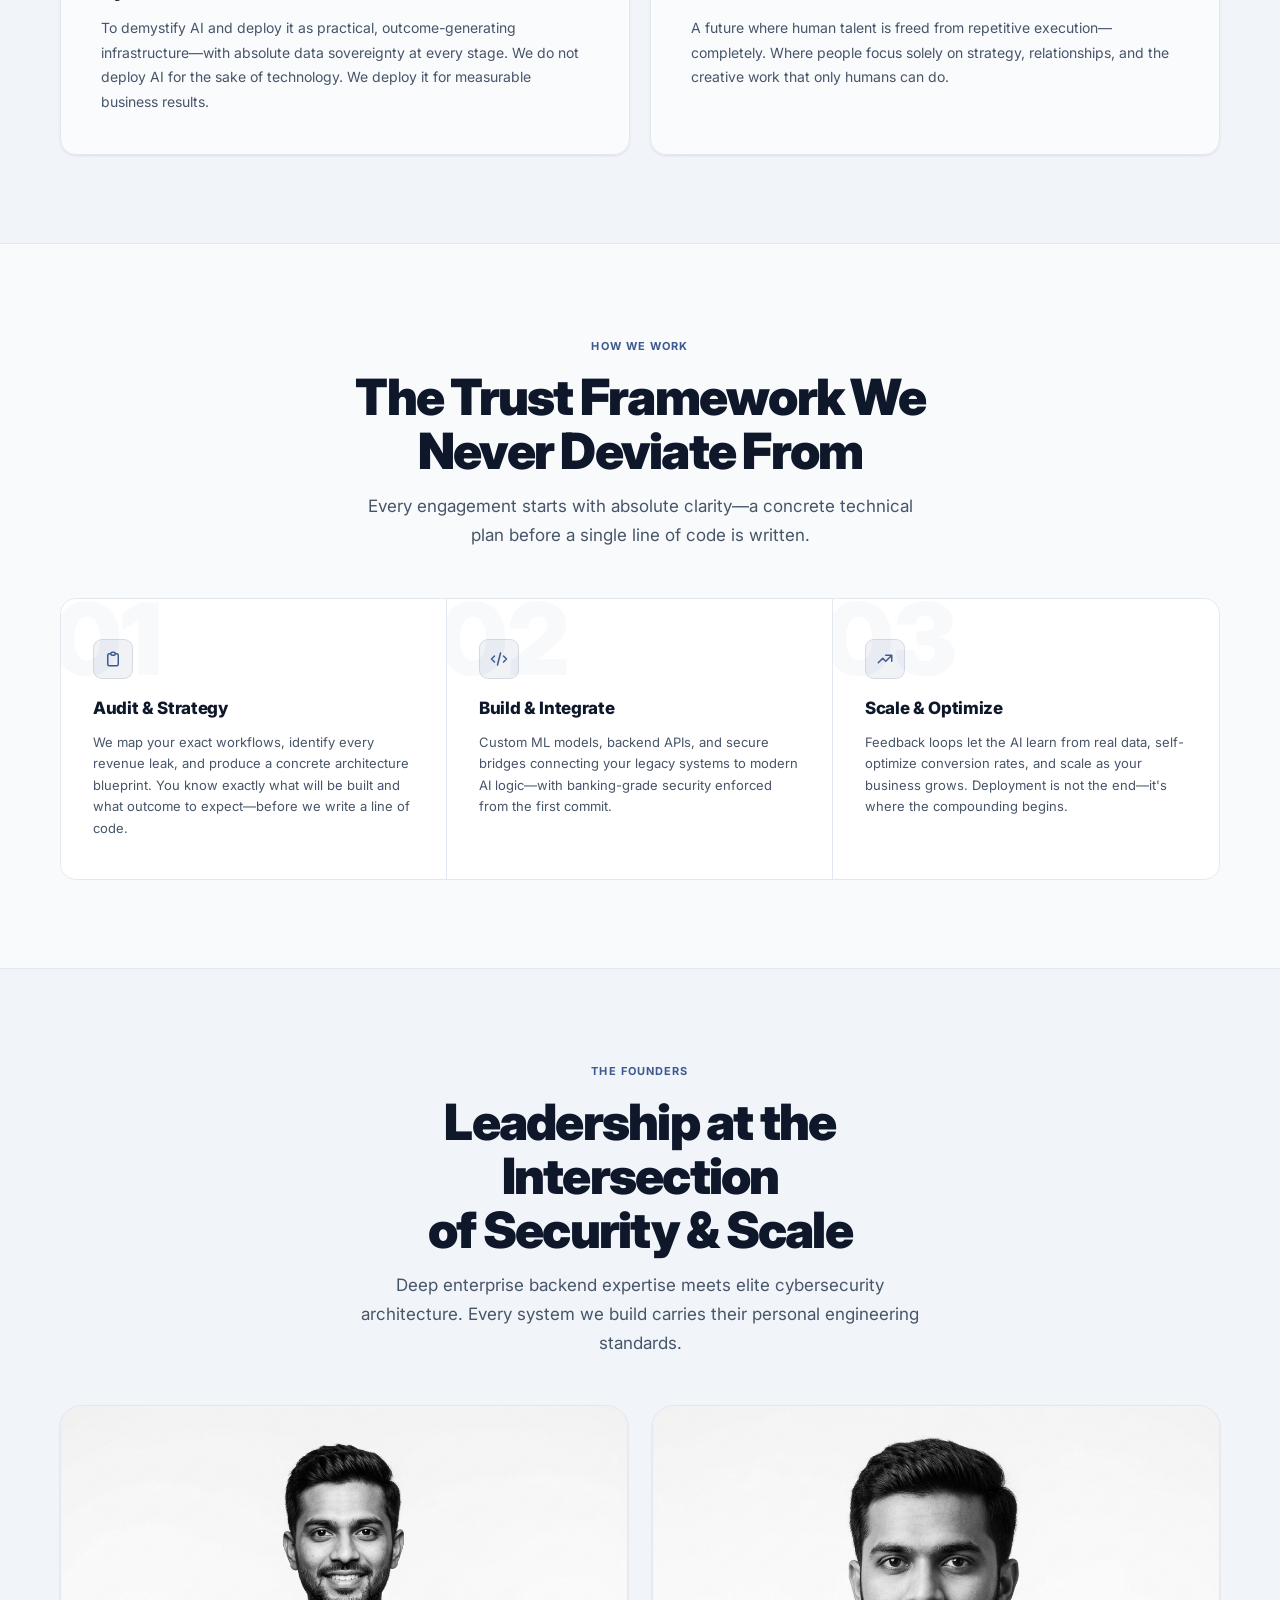
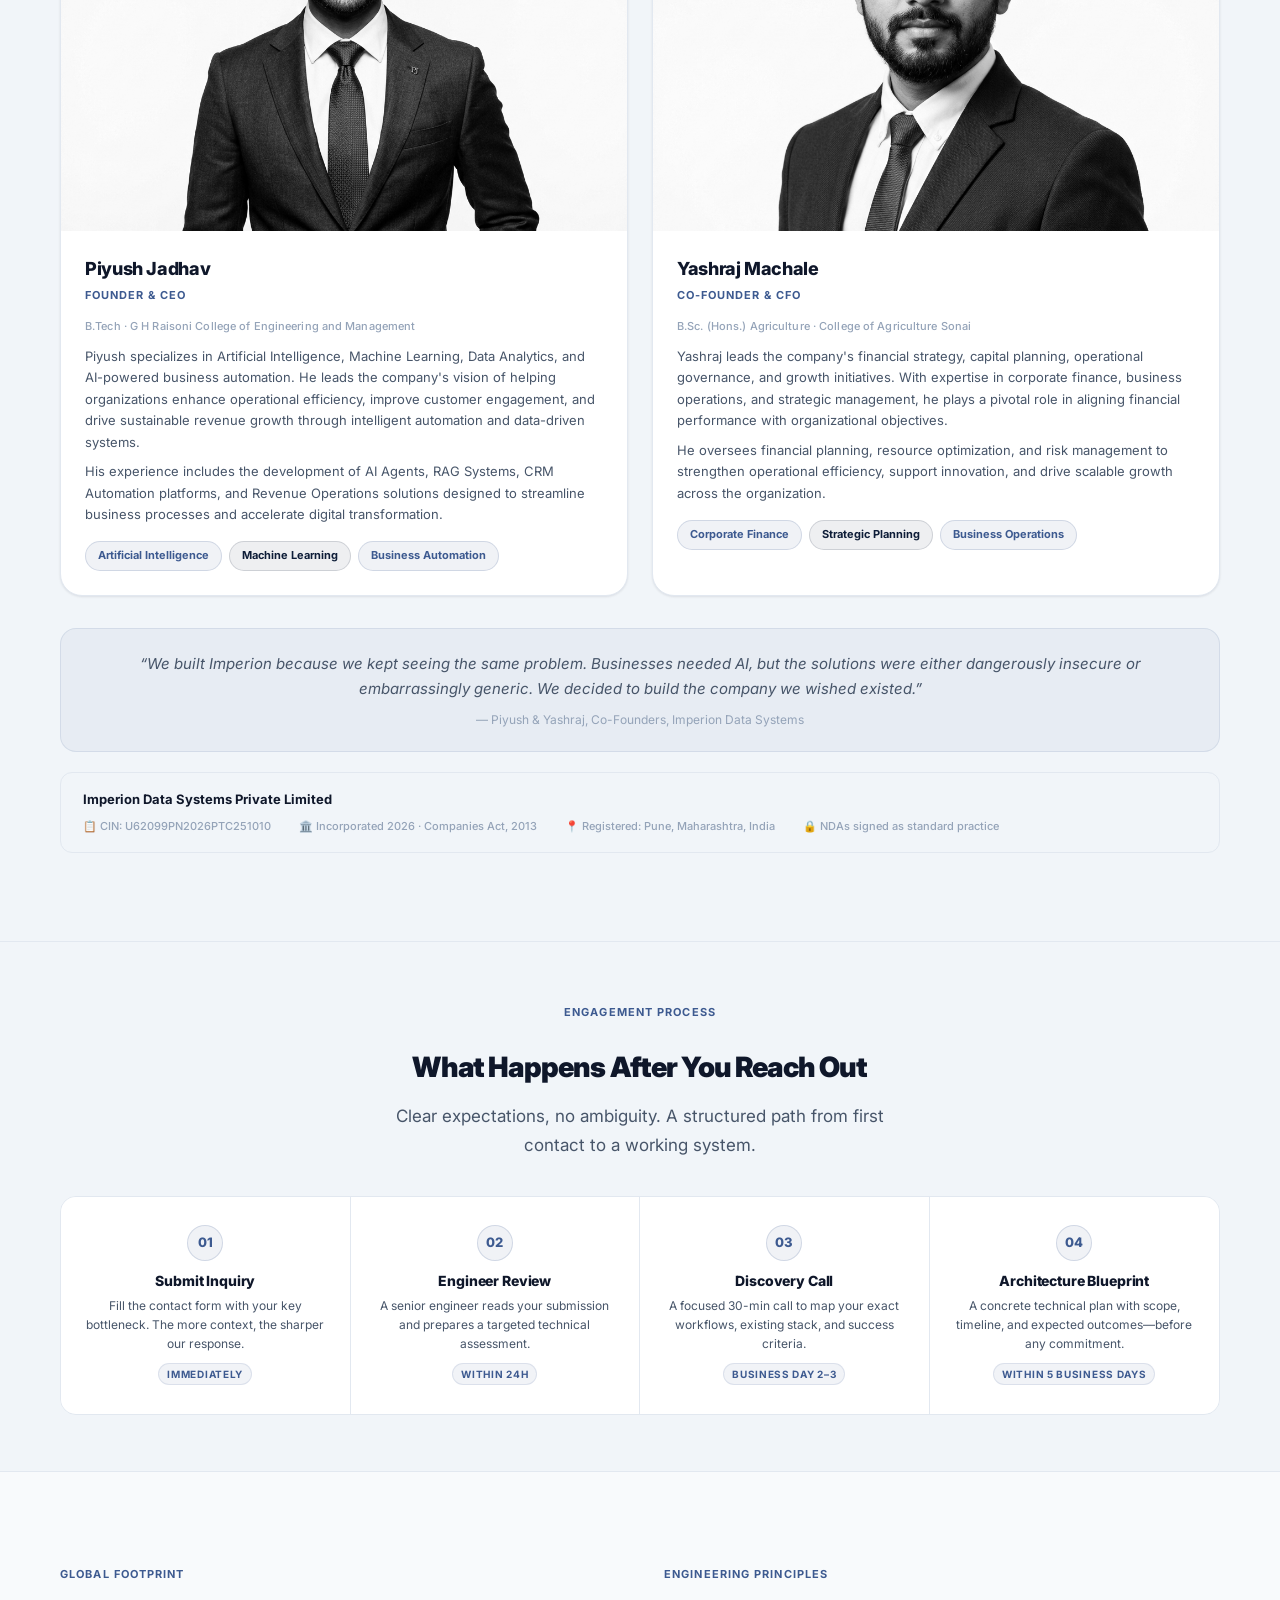
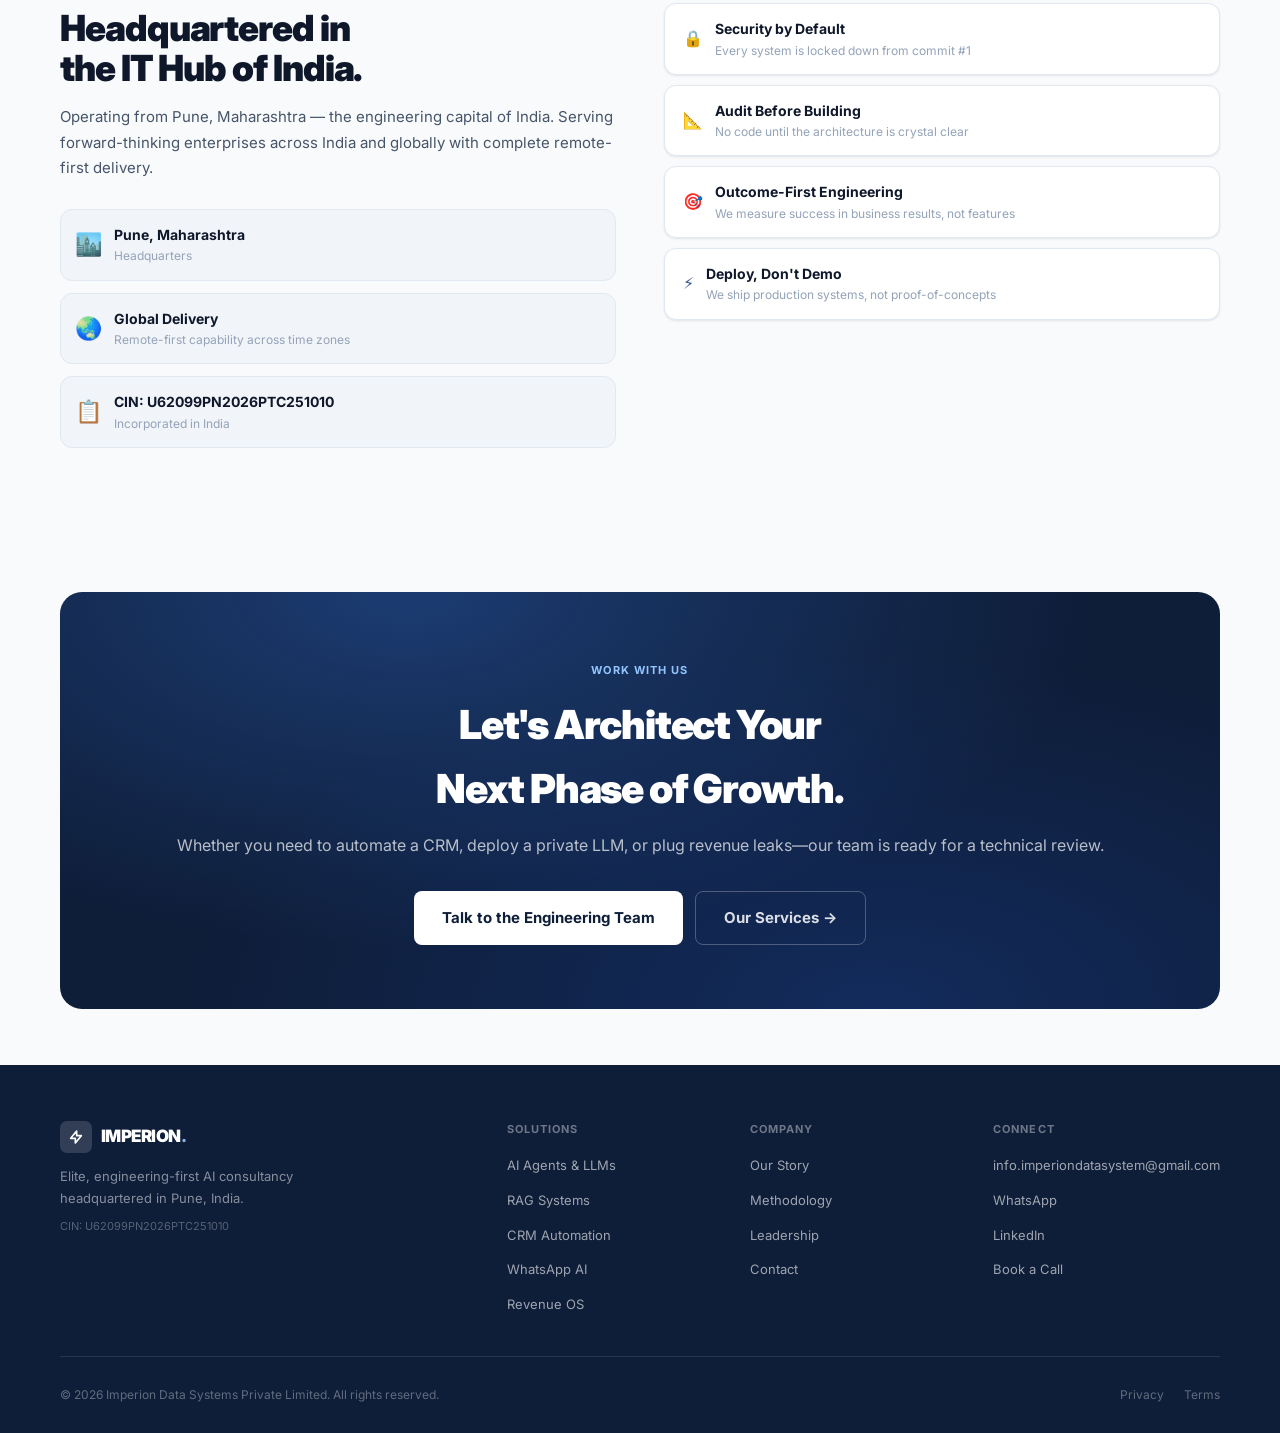
==== commit 3695bbd3: "content: update founder bios and whatsapp phone number" ====
--- a/company.html
+++ b/company.html
@@ -156,29 +156,33 @@
 
       <div class="grid-2col" style="display:grid;grid-template-columns:1fr 1fr;gap:24px;">
         <div class="leader-card reveal reveal-left">
-          <img src="/founder_piyush.png" alt="Piyush Anil Jadhav — Founder & Technical Lead" class="leader-photo">
+          <img src="/founder_piyush.png" alt="Piyush Jadhav — Founder & CEO" class="leader-photo">
           <div class="leader-info">
-            <div class="leader-name">Piyush Anil Jadhav</div>
-            <div class="leader-title">Founder · Backend Architecture</div>
-            <div class="leader-background">B.Tech Computer Science · Enterprise Backend Systems Specialist</div>
-            <p class="leader-bio">Specializes in enterprise backend architecture and scalable data systems. Piyush ensures every Imperion deployment is built on unyielding security and operational stability—with zero data leakage as a core architectural constraint, not an afterthought.</p>
+            <div class="leader-name">Piyush Jadhav</div>
+            <div class="leader-title">Founder & CEO</div>
+            <div class="leader-background">B.Tech · G H Raisoni College of Engineering and Management</div>
+            <p class="leader-bio" style="margin-bottom:8px;">Piyush specializes in Artificial Intelligence, Machine Learning, Data Analytics, and AI-powered business automation. He leads the company's vision of helping organizations enhance operational efficiency, improve customer engagement, and drive sustainable revenue growth through intelligent automation and data-driven systems.</p>
+            <p class="leader-bio">His experience includes the development of AI Agents, RAG Systems, CRM Automation platforms, and Revenue Operations solutions designed to streamline business processes and accelerate digital transformation.</p>
             <div style="margin-top:16px;display:flex;flex-wrap:wrap;gap:7px;">
-              <span class="badge badge-blue" style="font-size:11px;">Backend Architecture</span>
-              <span class="badge badge-navy" style="font-size:11px;">Data Sovereignty</span>
+              <span class="badge badge-blue" style="font-size:11px;">Artificial Intelligence</span>
+              <span class="badge badge-navy" style="font-size:11px;">Machine Learning</span>
+              <span class="badge badge-blue" style="font-size:11px;">Business Automation</span>
             </div>
           </div>
         </div>
 
         <div class="leader-card reveal reveal-right">
-          <img src="/founder_yashraj.png" alt="Yashraj Uttam Machale — Founder & Technical Lead" class="leader-photo">
+          <img src="/founder_yashraj.png" alt="Yashraj Machale — Co-Founder & CFO" class="leader-photo">
           <div class="leader-info">
-            <div class="leader-name">Yashraj Uttam Machale</div>
-            <div class="leader-title">Founder · Cybersecurity &amp; Integration</div>
-            <div class="leader-background">B.Tech Computer Science · Cybersecurity &amp; AI Integration Specialist</div>
-            <p class="leader-bio">Deep expertise in enterprise cybersecurity and system integration. Yashraj architects the bridges that allow legacy business software to communicate securely with modern LLMs—with every pipeline hardened against both external threats and internal misuse.</p>
+            <div class="leader-name">Yashraj Machale</div>
+            <div class="leader-title">Co-Founder & CFO</div>
+            <div class="leader-background">B.Sc. (Hons.) Agriculture · College of Agriculture Sonai</div>
+            <p class="leader-bio" style="margin-bottom:8px;">Yashraj leads the company's financial strategy, capital planning, operational governance, and growth initiatives. With expertise in corporate finance, business operations, and strategic management, he plays a pivotal role in aligning financial performance with organizational objectives.</p>
+            <p class="leader-bio">He oversees financial planning, resource optimization, and risk management to strengthen operational efficiency, support innovation, and drive scalable growth across the organization.</p>
             <div style="margin-top:16px;display:flex;flex-wrap:wrap;gap:7px;">
-              <span class="badge badge-blue" style="font-size:11px;">Cybersecurity</span>
-              <span class="badge badge-navy" style="font-size:11px;">LLM Architecture</span>
+              <span class="badge badge-blue" style="font-size:11px;">Corporate Finance</span>
+              <span class="badge badge-navy" style="font-size:11px;">Strategic Planning</span>
+              <span class="badge badge-blue" style="font-size:11px;">Business Operations</span>
             </div>
           </div>
         </div>
@@ -310,7 +314,7 @@
       <div class="footer-brand"><div style="display:flex;align-items:center;gap:9px;margin-bottom:4px;"><div class="nav-logo-icon" style="background:rgba(255,255,255,0.15);"><svg fill="none" stroke="#fff" viewBox="0 0 24 24" stroke-width="2.5"><path stroke-linecap="round" stroke-linejoin="round" d="M13 10V3L4 14h7v7l9-11h-7z"/></svg></div><span class="footer-logo-text">IMPERION<span>.</span></span></div><p>Elite, engineering-first AI consultancy headquartered in Pune, India.</p><p style="font-size:11px;color:rgba(255,255,255,0.3);margin-top:8px;">CIN: U62099PN2026PTC251010</p></div>
       <div class="footer-col"><h4>Solutions</h4><ul><li><a href="/services#ai-agents">AI Agents &amp; LLMs</a></li><li><a href="/services#rag-systems">RAG Systems</a></li><li><a href="/services#crm-automation">CRM Automation</a></li><li><a href="/services#whatsapp-ai">WhatsApp AI</a></li><li><a href="/revenue-os">Revenue OS</a></li></ul></div>
       <div class="footer-col"><h4>Company</h4><ul><li><a href="/company">Our Story</a></li><li><a href="/company#methodology">Methodology</a></li><li><a href="/company#leadership">Leadership</a></li><li><a href="/contact">Contact</a></li></ul></div>
-      <div class="footer-col"><h4>Connect</h4><ul><li><a href="mailto:info.imperiondatasystem@gmail.com">info.imperiondatasystem@gmail.com</a></li><li><a href="https://wa.me/919910261283" target="_blank" rel="noopener noreferrer">WhatsApp</a></li><li><a href="https://www.linkedin.com/company/imperion-data-systems/" target="_blank" rel="noopener noreferrer">LinkedIn</a></li><li><a href="https://calendly.com/info-imperiondatasystem/discovery-call" target="_blank" rel="noopener noreferrer">Book a Call</a></li></ul></div>
+      <div class="footer-col"><h4>Connect</h4><ul><li><a href="mailto:info.imperiondatasystem@gmail.com">info.imperiondatasystem@gmail.com</a></li><li><a href="https://wa.me/918308755482" target="_blank" rel="noopener noreferrer">WhatsApp</a></li><li><a href="https://www.linkedin.com/company/imperion-data-systems/" target="_blank" rel="noopener noreferrer">LinkedIn</a></li><li><a href="https://calendly.com/info-imperiondatasystem/discovery-call" target="_blank" rel="noopener noreferrer">Book a Call</a></li></ul></div>
     </div>
     <div class="footer-bottom"><p class="footer-copy">© 2026 Imperion Data Systems Private Limited. All rights reserved.</p><div class="footer-legal"><a href="#" onclick="openModal('modal-privacy');return false;">Privacy</a><a href="#" onclick="openModal('modal-terms');return false;">Terms</a></div></div>
   </div>
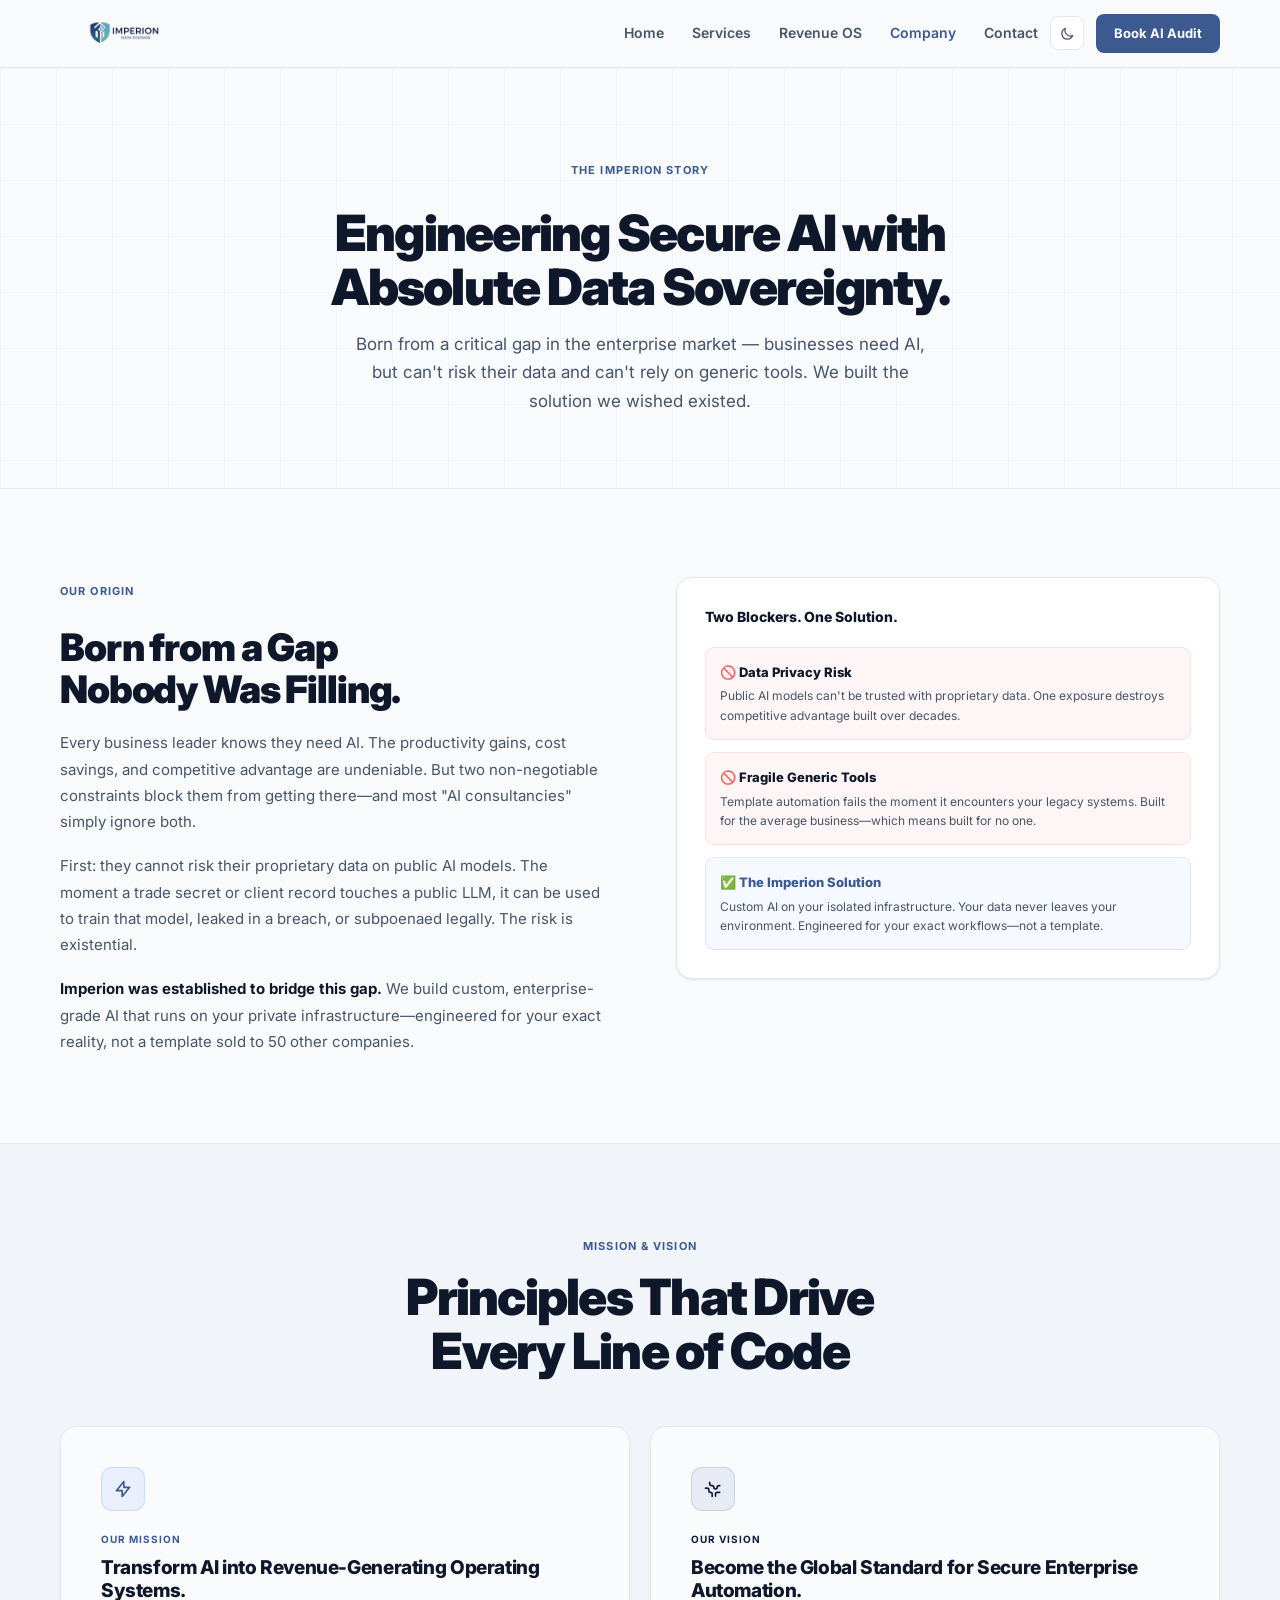
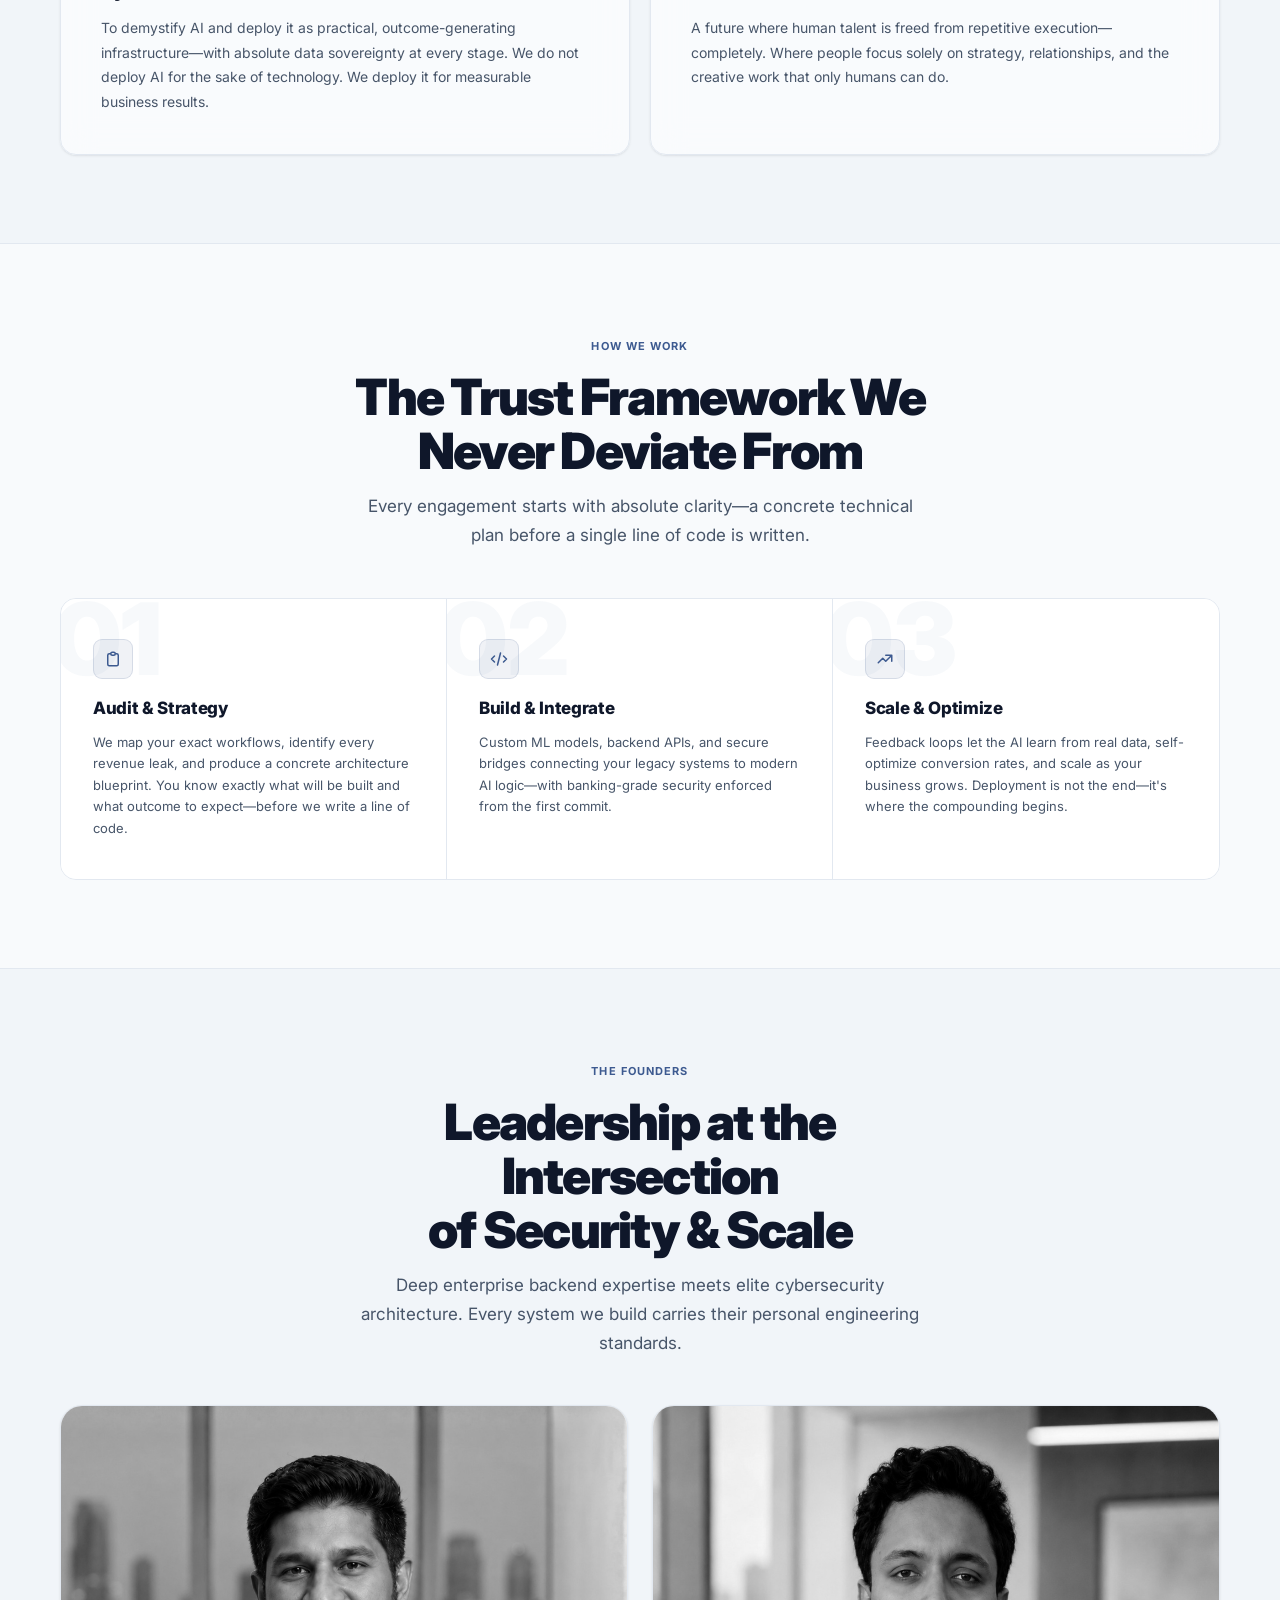
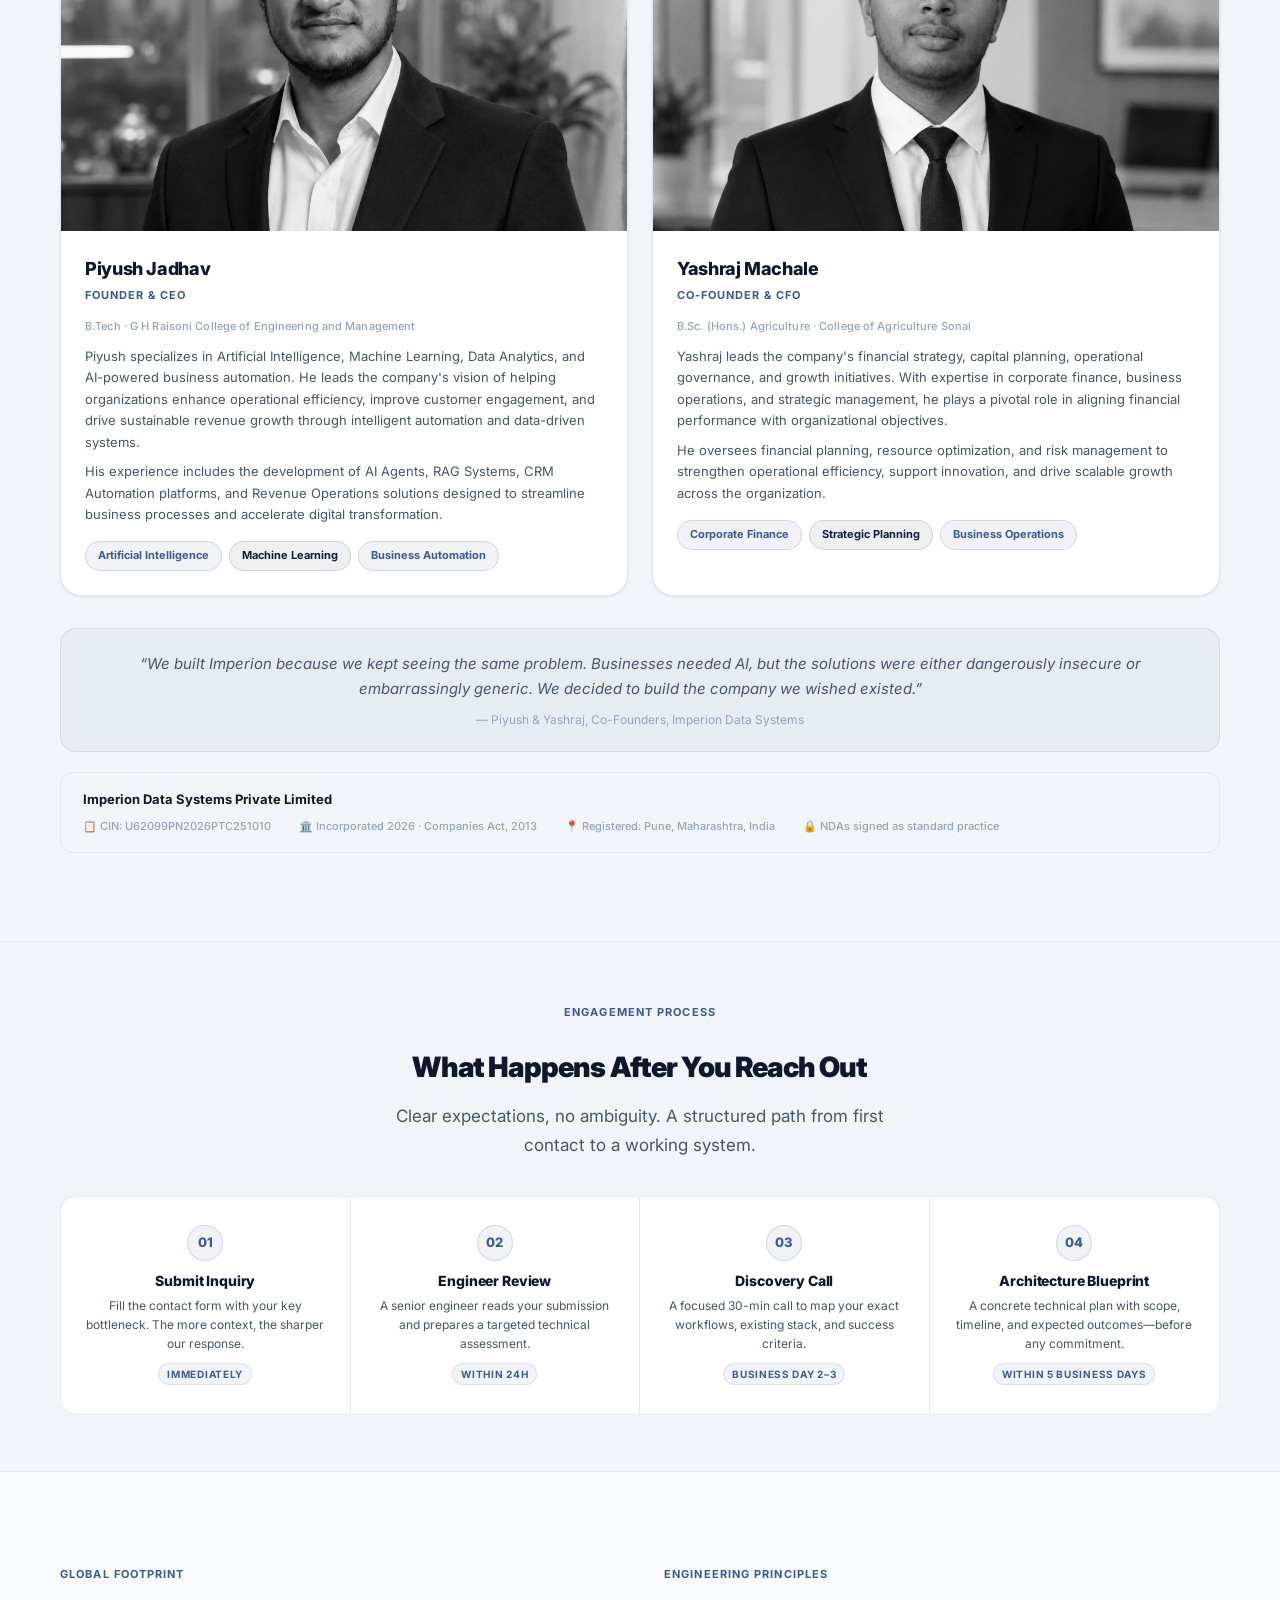
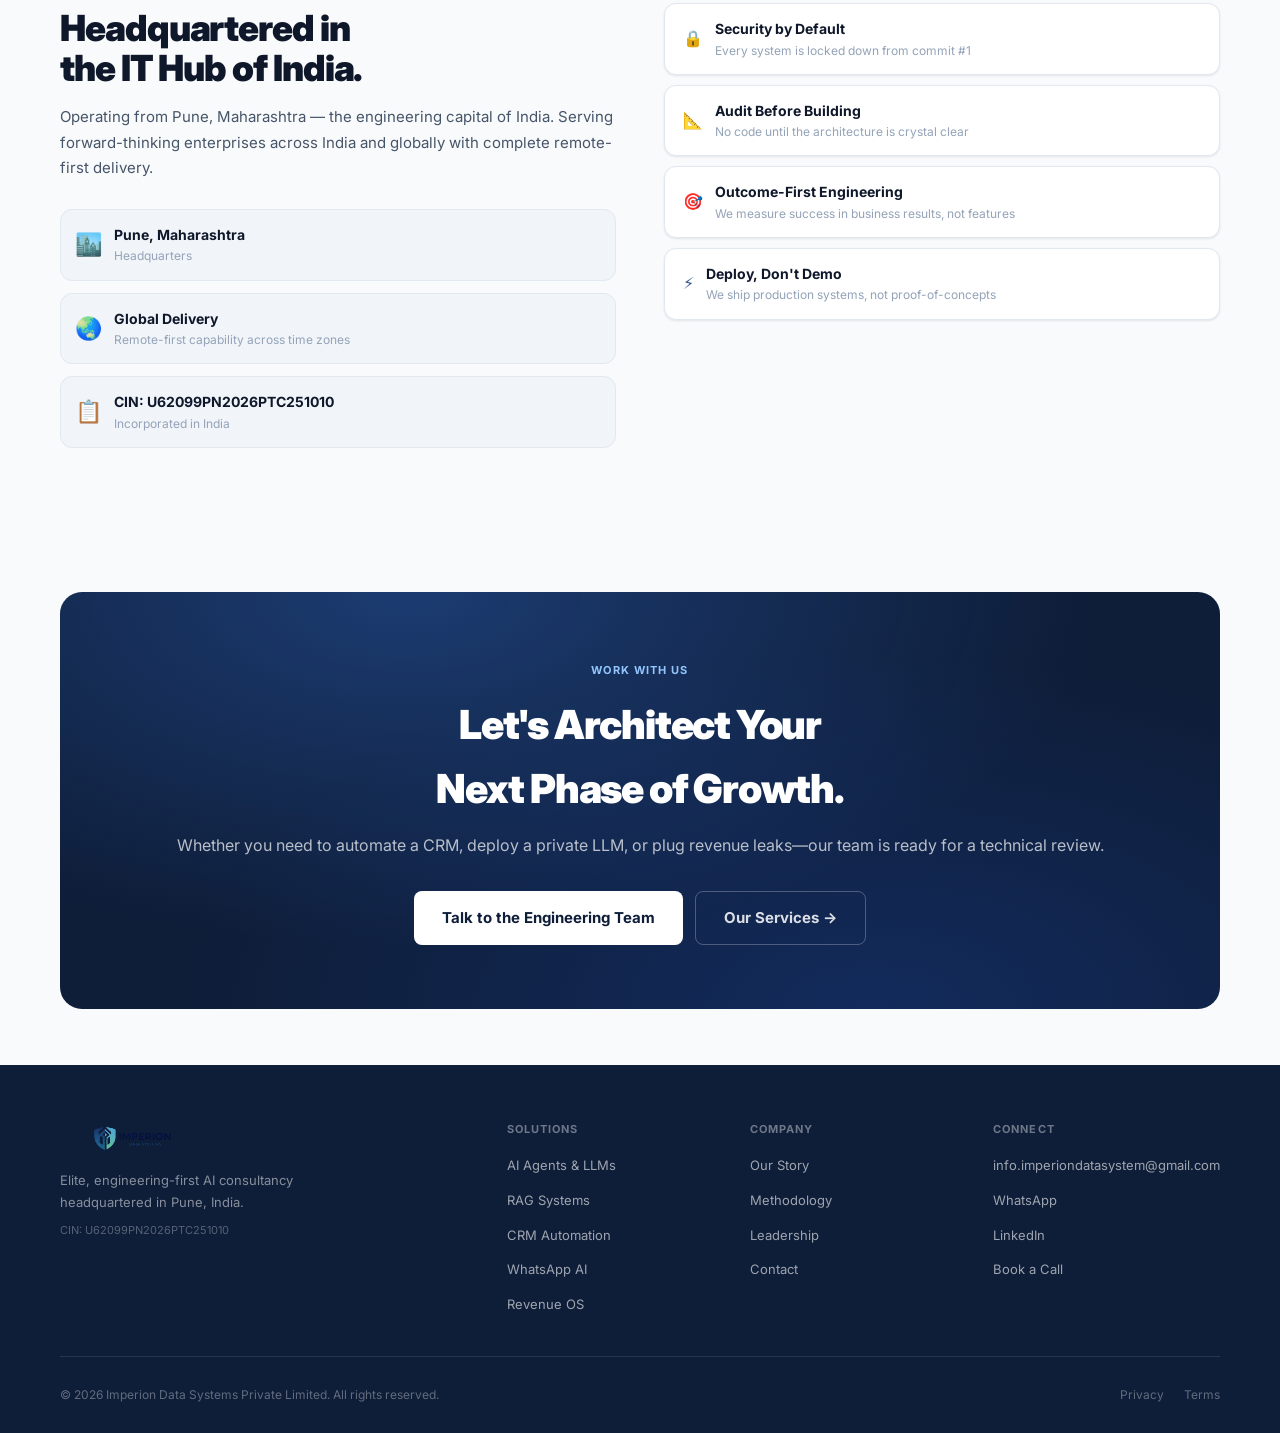
==== commit f9628d4d: "content: update company logo, favicon, and founder images to webp format" ====
--- a/company.html
+++ b/company.html
@@ -3,6 +3,7 @@
 <head>
   <meta charset="UTF-8">
   <meta name="viewport" content="width=device-width, initial-scale=1.0">
+  <link rel="icon" type="image/png" href="/imperion-favicon.png">
   <title>Company | Imperion Data Systems — Our Story, Mission &amp; Leadership</title>
   <meta name="description" content="Imperion was built to bridge the gap between enterprise AI adoption and absolute data privacy. Learn our origin, methodology, and the founders who built it.">
   <meta property="og:title" content="Company | Imperion Data Systems">
@@ -19,7 +20,7 @@
 
 <nav class="site-nav">
   <div class="nav-container">
-    <a href="/" class="nav-logo"><div class="nav-logo-icon"><svg fill="none" stroke="currentColor" viewBox="0 0 24 24" stroke-width="2.5"><path stroke-linecap="round" stroke-linejoin="round" d="M13 10V3L4 14h7v7l9-11h-7z"/></svg></div><span class="nav-logo-text">IMPERION<span>.</span></span></a>
+    <a href="/" class="nav-logo"><img src="/imperion-logo.svg" alt="Imperion" style="height:32px;width:auto;"></a>
     <div class="nav-links">
       <a href="/" class="nav-link">Home</a>
       <a href="/services.html" class="nav-link">Services</a>
@@ -156,7 +157,7 @@
 
       <div class="grid-2col" style="display:grid;grid-template-columns:1fr 1fr;gap:24px;">
         <div class="leader-card reveal reveal-left">
-          <img src="/founder_piyush.png" alt="Piyush Jadhav — Founder & CEO" class="leader-photo">
+          <img src="/founder_piyush.webp" alt="Piyush Jadhav — Founder & CEO" class="leader-photo">
           <div class="leader-info">
             <div class="leader-name">Piyush Jadhav</div>
             <div class="leader-title">Founder & CEO</div>
@@ -172,7 +173,7 @@
         </div>
 
         <div class="leader-card reveal reveal-right">
-          <img src="/founder_yashraj.png" alt="Yashraj Machale — Co-Founder & CFO" class="leader-photo">
+          <img src="/founder_yashraj.webp" alt="Yashraj Machale — Co-Founder & CFO" class="leader-photo">
           <div class="leader-info">
             <div class="leader-name">Yashraj Machale</div>
             <div class="leader-title">Co-Founder & CFO</div>
@@ -311,7 +312,7 @@
 <footer class="site-footer">
   <div class="container">
     <div class="footer-grid">
-      <div class="footer-brand"><div style="display:flex;align-items:center;gap:9px;margin-bottom:4px;"><div class="nav-logo-icon" style="background:rgba(255,255,255,0.15);"><svg fill="none" stroke="#fff" viewBox="0 0 24 24" stroke-width="2.5"><path stroke-linecap="round" stroke-linejoin="round" d="M13 10V3L4 14h7v7l9-11h-7z"/></svg></div><span class="footer-logo-text">IMPERION<span>.</span></span></div><p>Elite, engineering-first AI consultancy headquartered in Pune, India.</p><p style="font-size:11px;color:rgba(255,255,255,0.3);margin-top:8px;">CIN: U62099PN2026PTC251010</p></div>
+      <div class="footer-brand"><div style="display:flex;align-items:center;margin-bottom:12px;"><img src="/imperion-logo.svg" alt="Imperion Data Systems" style="height:36px;width:auto;"></div><p>Elite, engineering-first AI consultancy headquartered in Pune, India.</p><p style="font-size:11px;color:rgba(255,255,255,0.3);margin-top:8px;">CIN: U62099PN2026PTC251010</p></div>
       <div class="footer-col"><h4>Solutions</h4><ul><li><a href="/services#ai-agents">AI Agents &amp; LLMs</a></li><li><a href="/services#rag-systems">RAG Systems</a></li><li><a href="/services#crm-automation">CRM Automation</a></li><li><a href="/services#whatsapp-ai">WhatsApp AI</a></li><li><a href="/revenue-os">Revenue OS</a></li></ul></div>
       <div class="footer-col"><h4>Company</h4><ul><li><a href="/company">Our Story</a></li><li><a href="/company#methodology">Methodology</a></li><li><a href="/company#leadership">Leadership</a></li><li><a href="/contact">Contact</a></li></ul></div>
       <div class="footer-col"><h4>Connect</h4><ul><li><a href="mailto:info.imperiondatasystem@gmail.com">info.imperiondatasystem@gmail.com</a></li><li><a href="https://wa.me/918308755482" target="_blank" rel="noopener noreferrer">WhatsApp</a></li><li><a href="https://www.linkedin.com/company/imperion-data-systems/" target="_blank" rel="noopener noreferrer">LinkedIn</a></li><li><a href="https://calendly.com/info-imperiondatasystem/discovery-call" target="_blank" rel="noopener noreferrer">Book a Call</a></li></ul></div>
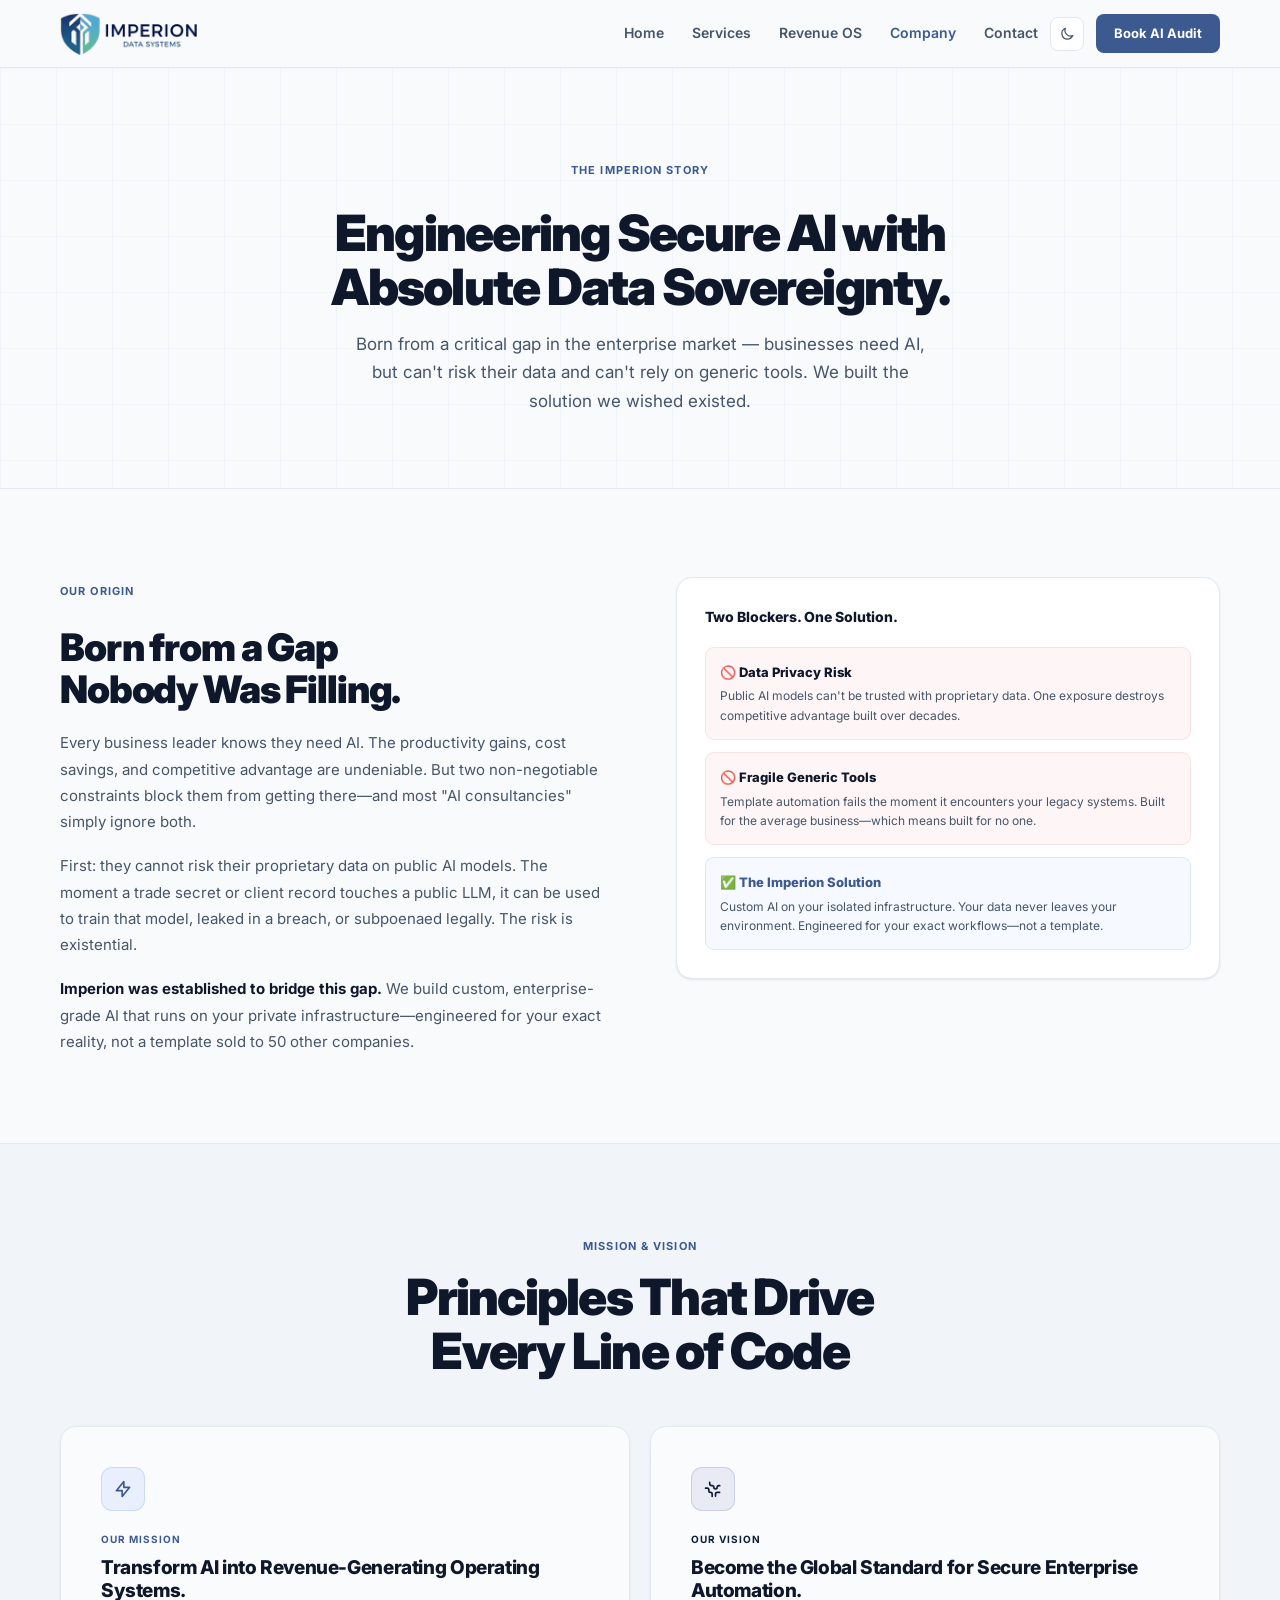
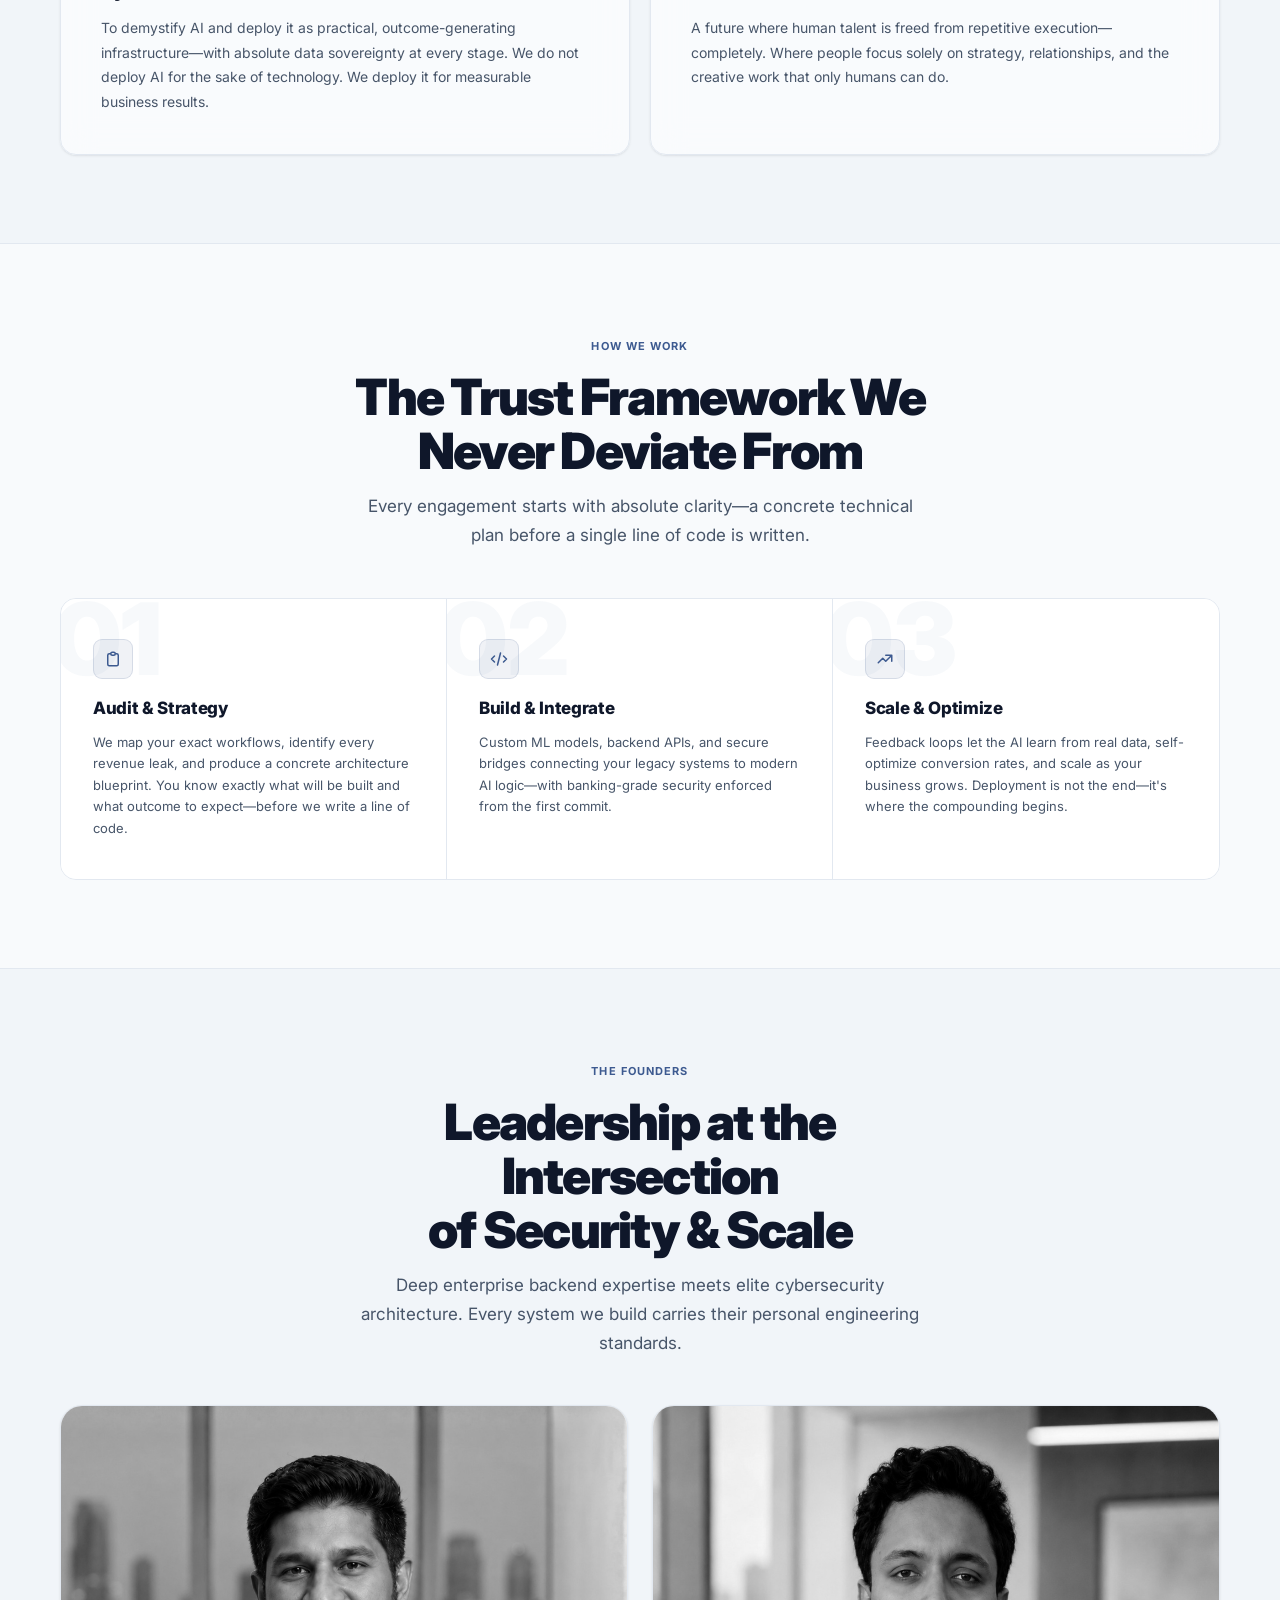
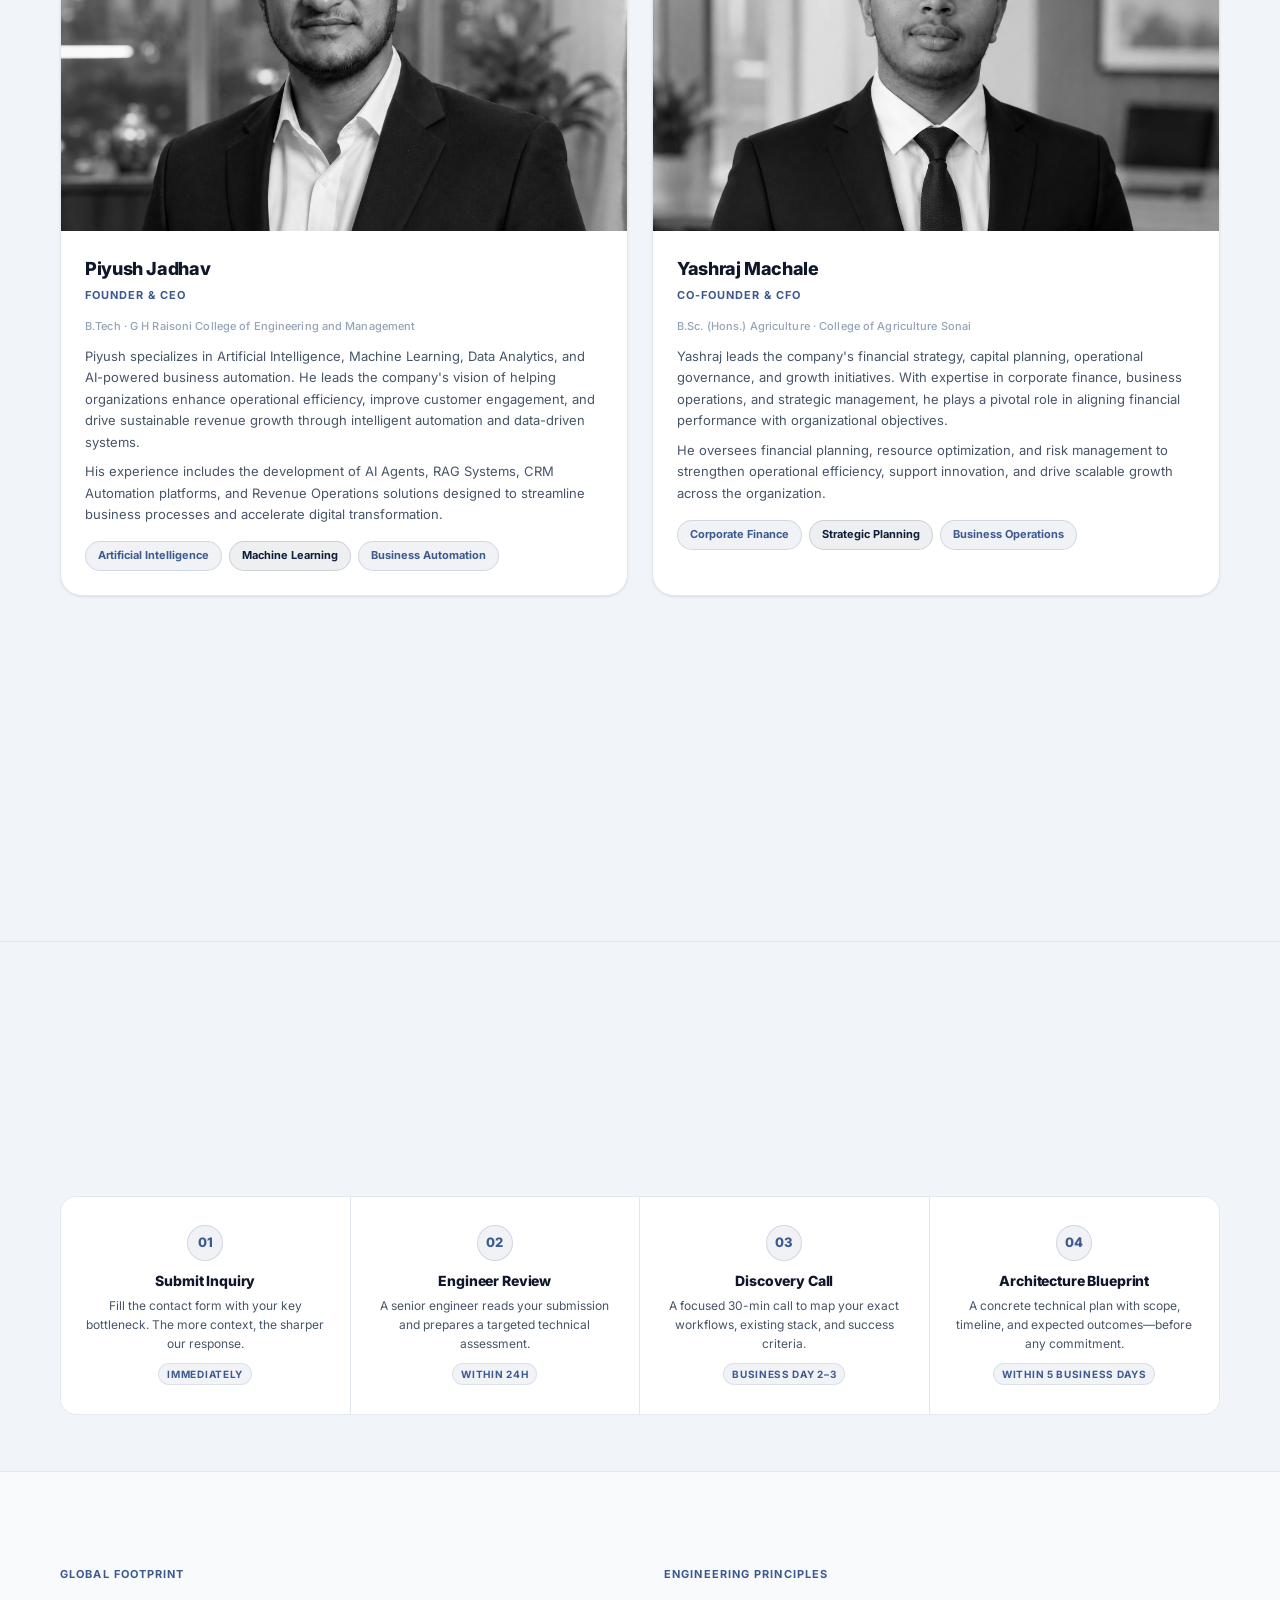
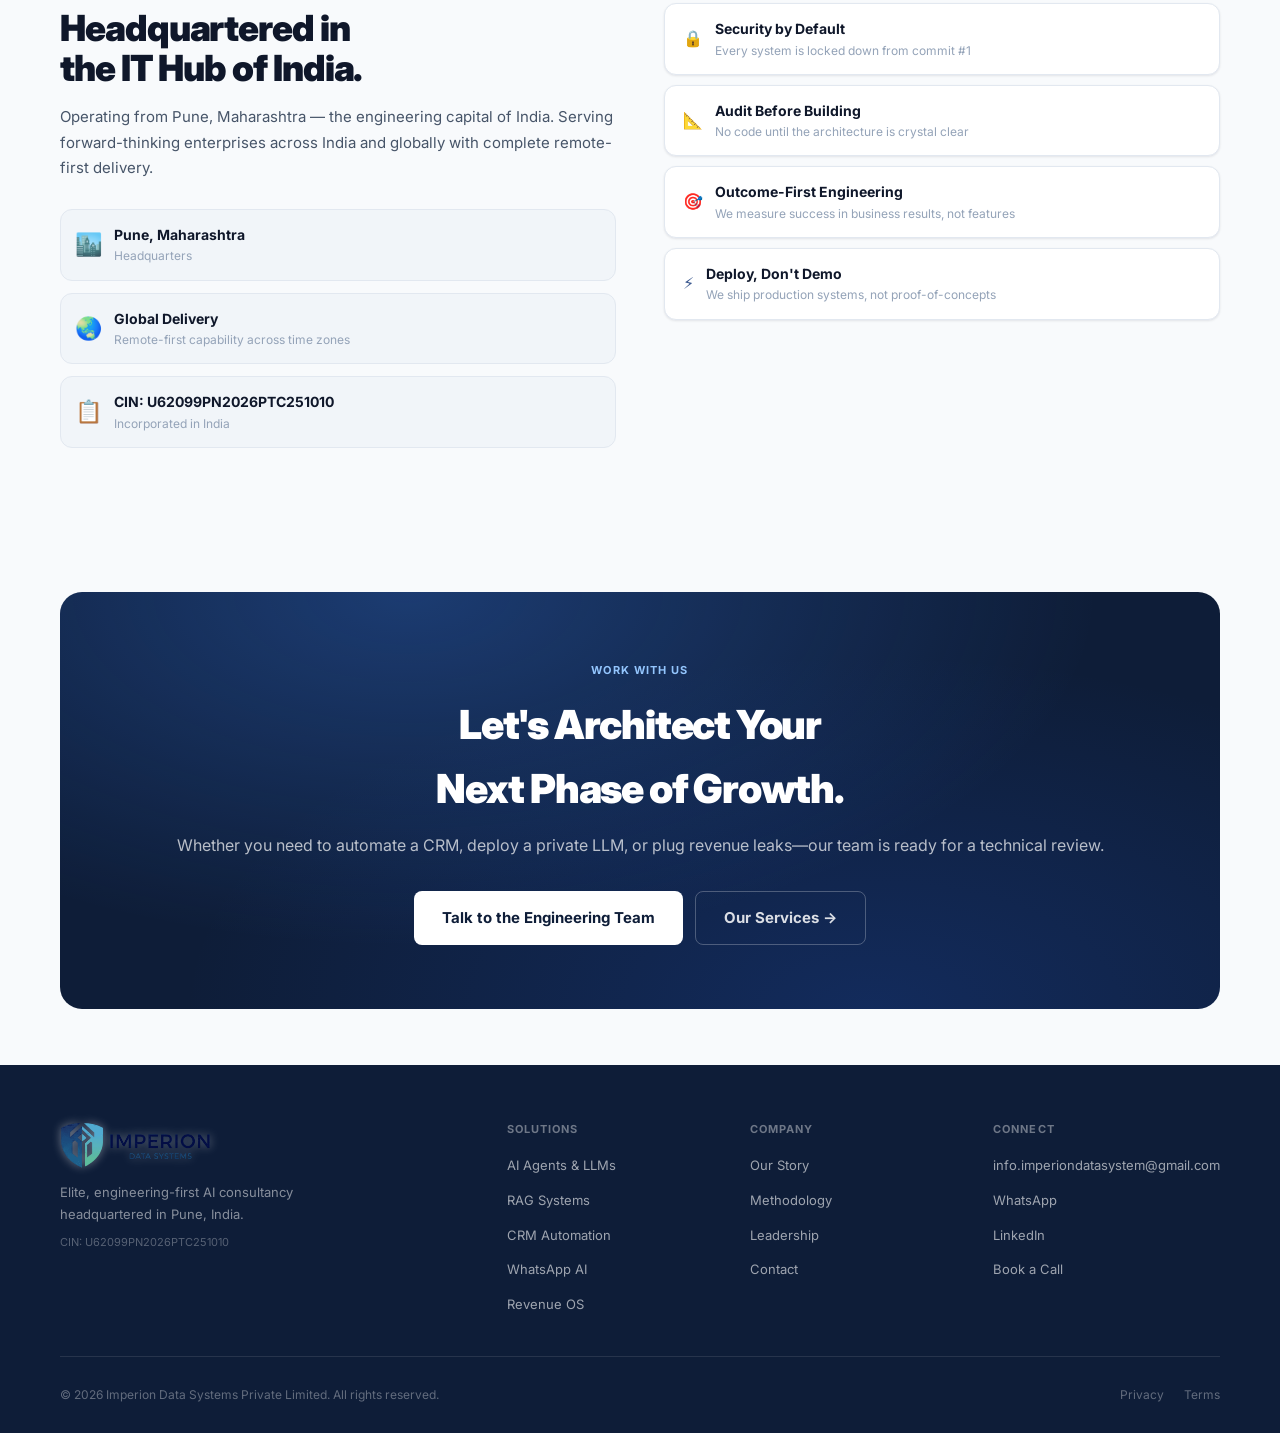
==== commit 822f9006: "design: increase logo size, fix index.html logo, add drop-shadow for visibility" ====
--- a/company.html
+++ b/company.html
@@ -20,7 +20,7 @@
 
 <nav class="site-nav">
   <div class="nav-container">
-    <a href="/" class="nav-logo"><img src="/imperion-logo.svg" alt="Imperion" style="height:32px;width:auto;"></a>
+    <a href="/" class="nav-logo"><img src="/imperion-logo.svg" alt="Imperion" style="height:44px;width:auto;" class="brand-logo-img"></a>
     <div class="nav-links">
       <a href="/" class="nav-link">Home</a>
       <a href="/services.html" class="nav-link">Services</a>
@@ -312,7 +312,7 @@
 <footer class="site-footer">
   <div class="container">
     <div class="footer-grid">
-      <div class="footer-brand"><div style="display:flex;align-items:center;margin-bottom:12px;"><img src="/imperion-logo.svg" alt="Imperion Data Systems" style="height:36px;width:auto;"></div><p>Elite, engineering-first AI consultancy headquartered in Pune, India.</p><p style="font-size:11px;color:rgba(255,255,255,0.3);margin-top:8px;">CIN: U62099PN2026PTC251010</p></div>
+      <div class="footer-brand"><div style="display:flex;align-items:center;margin-bottom:12px;"><img src="/imperion-logo.svg" alt="Imperion Data Systems" style="height:48px;width:auto;" class="footer-logo-img"></div><p>Elite, engineering-first AI consultancy headquartered in Pune, India.</p><p style="font-size:11px;color:rgba(255,255,255,0.3);margin-top:8px;">CIN: U62099PN2026PTC251010</p></div>
       <div class="footer-col"><h4>Solutions</h4><ul><li><a href="/services#ai-agents">AI Agents &amp; LLMs</a></li><li><a href="/services#rag-systems">RAG Systems</a></li><li><a href="/services#crm-automation">CRM Automation</a></li><li><a href="/services#whatsapp-ai">WhatsApp AI</a></li><li><a href="/revenue-os">Revenue OS</a></li></ul></div>
       <div class="footer-col"><h4>Company</h4><ul><li><a href="/company">Our Story</a></li><li><a href="/company#methodology">Methodology</a></li><li><a href="/company#leadership">Leadership</a></li><li><a href="/contact">Contact</a></li></ul></div>
       <div class="footer-col"><h4>Connect</h4><ul><li><a href="mailto:info.imperiondatasystem@gmail.com">info.imperiondatasystem@gmail.com</a></li><li><a href="https://wa.me/918308755482" target="_blank" rel="noopener noreferrer">WhatsApp</a></li><li><a href="https://www.linkedin.com/company/imperion-data-systems/" target="_blank" rel="noopener noreferrer">LinkedIn</a></li><li><a href="https://calendly.com/info-imperiondatasystem/discovery-call" target="_blank" rel="noopener noreferrer">Book a Call</a></li></ul></div>
--- a/css/styles.css
+++ b/css/styles.css
@@ -130,14 +130,18 @@
   flex-shrink: 0;
   margin-right: auto;
 }
-.nav-logo-icon {
-  width: 32px; height: 32px;
-  background: var(--accent);
-  border-radius: 7px;
-  display: flex; align-items: center; justify-content: center;
-  flex-shrink: 0;
-}
-.nav-logo-icon svg { width: 16px; height: 16px; color: #fff; }
+.brand-logo-img, .footer-logo-img {
+  transition: filter 0.3s ease;
+}
+/* Footer logo is always on dark background, so always gets the glow */
+.footer-logo-img {
+  filter: drop-shadow(0 0 5px rgba(255, 255, 255, 0.4));
+}
+/* Header logo gets the glow only in dark mode */
+html.dark-mode .brand-logo-img {
+  filter: drop-shadow(0 0 5px rgba(255, 255, 255, 0.4));
+}
+
 .nav-logo-text {
   font-size: 18px;
   font-weight: 900;
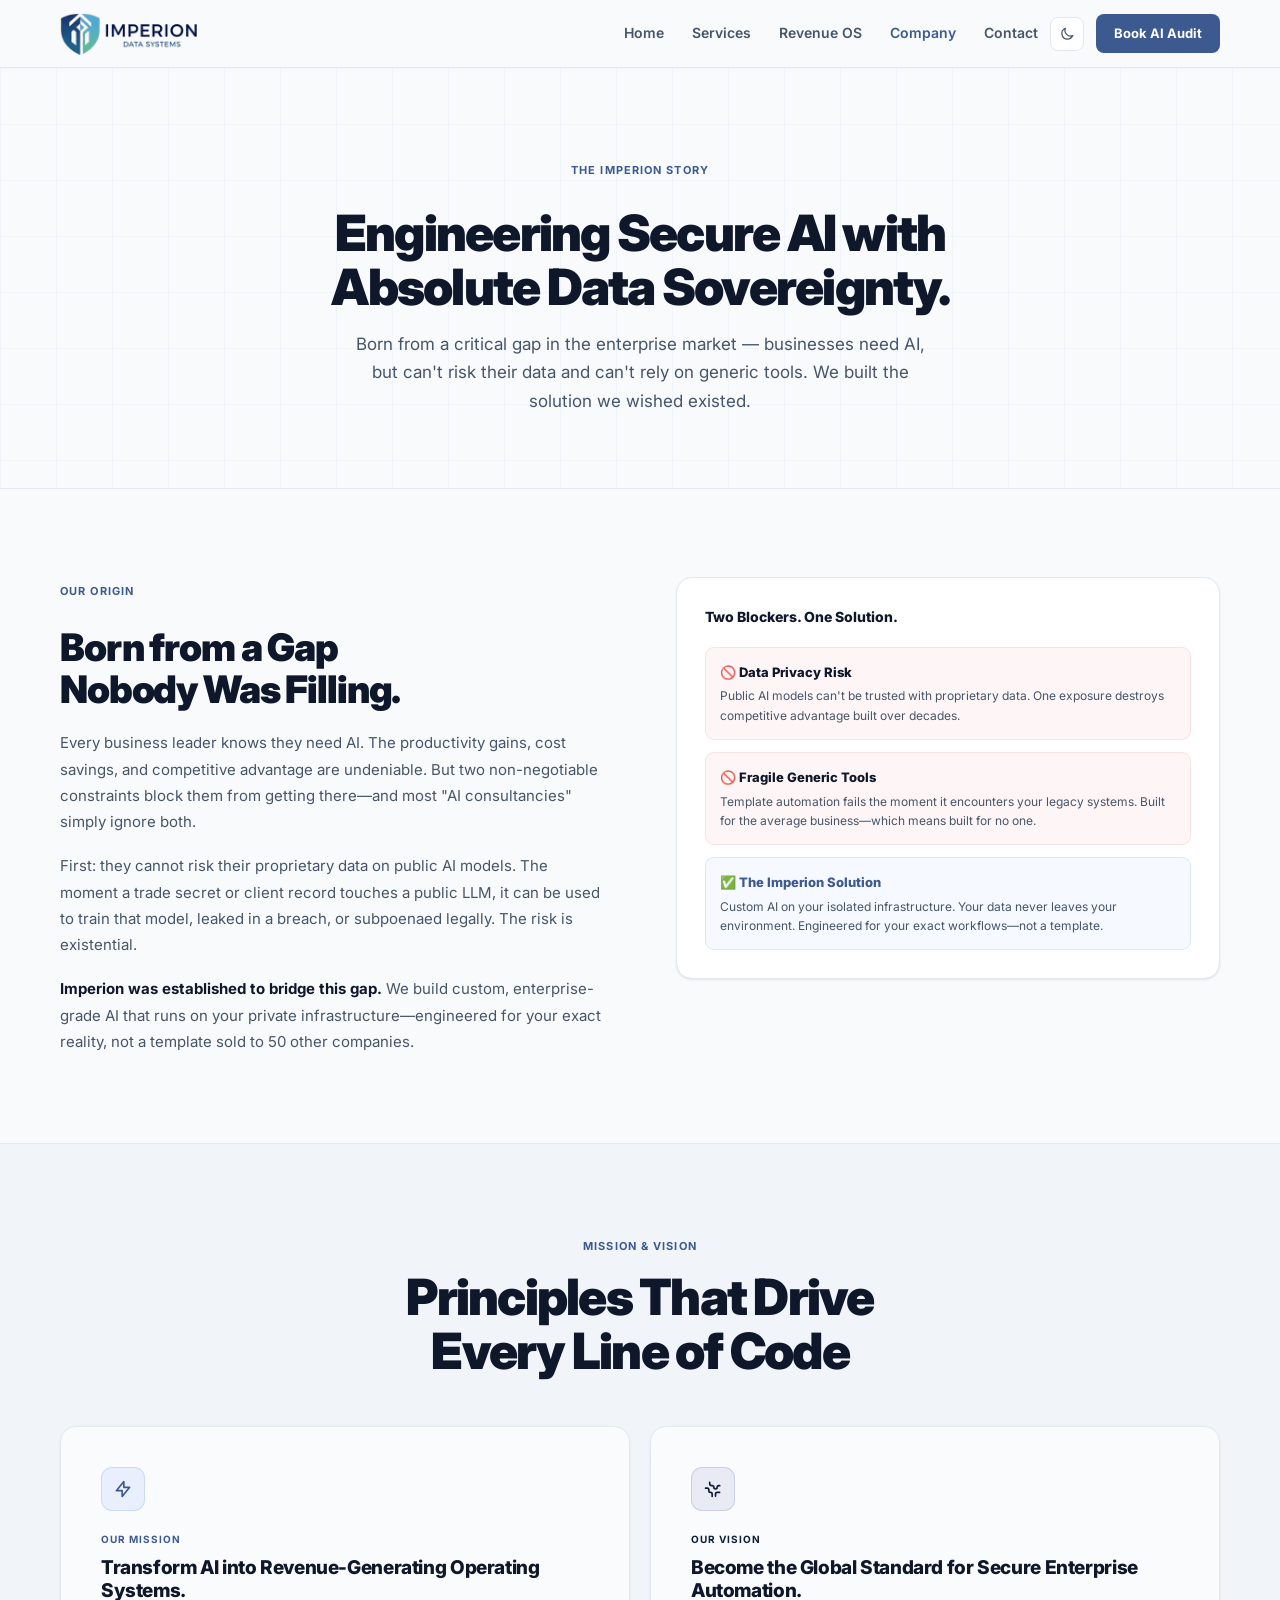
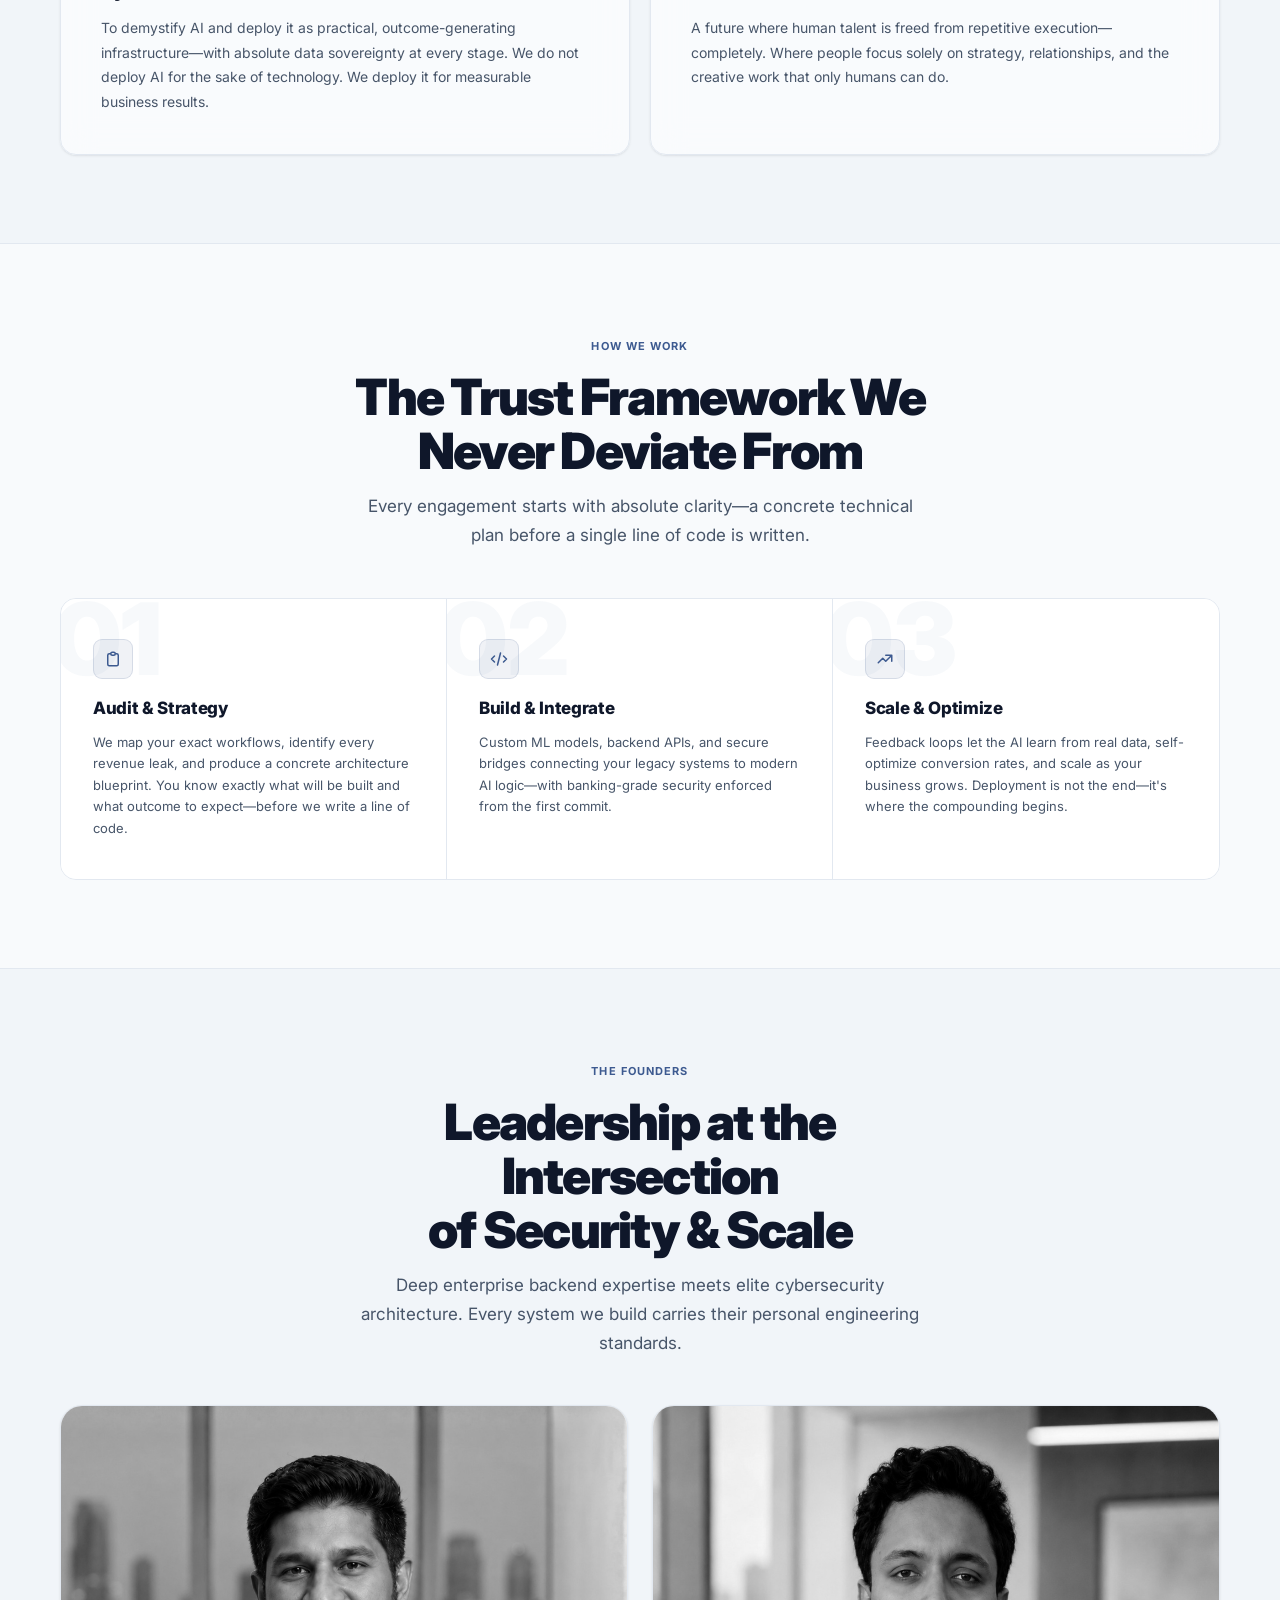
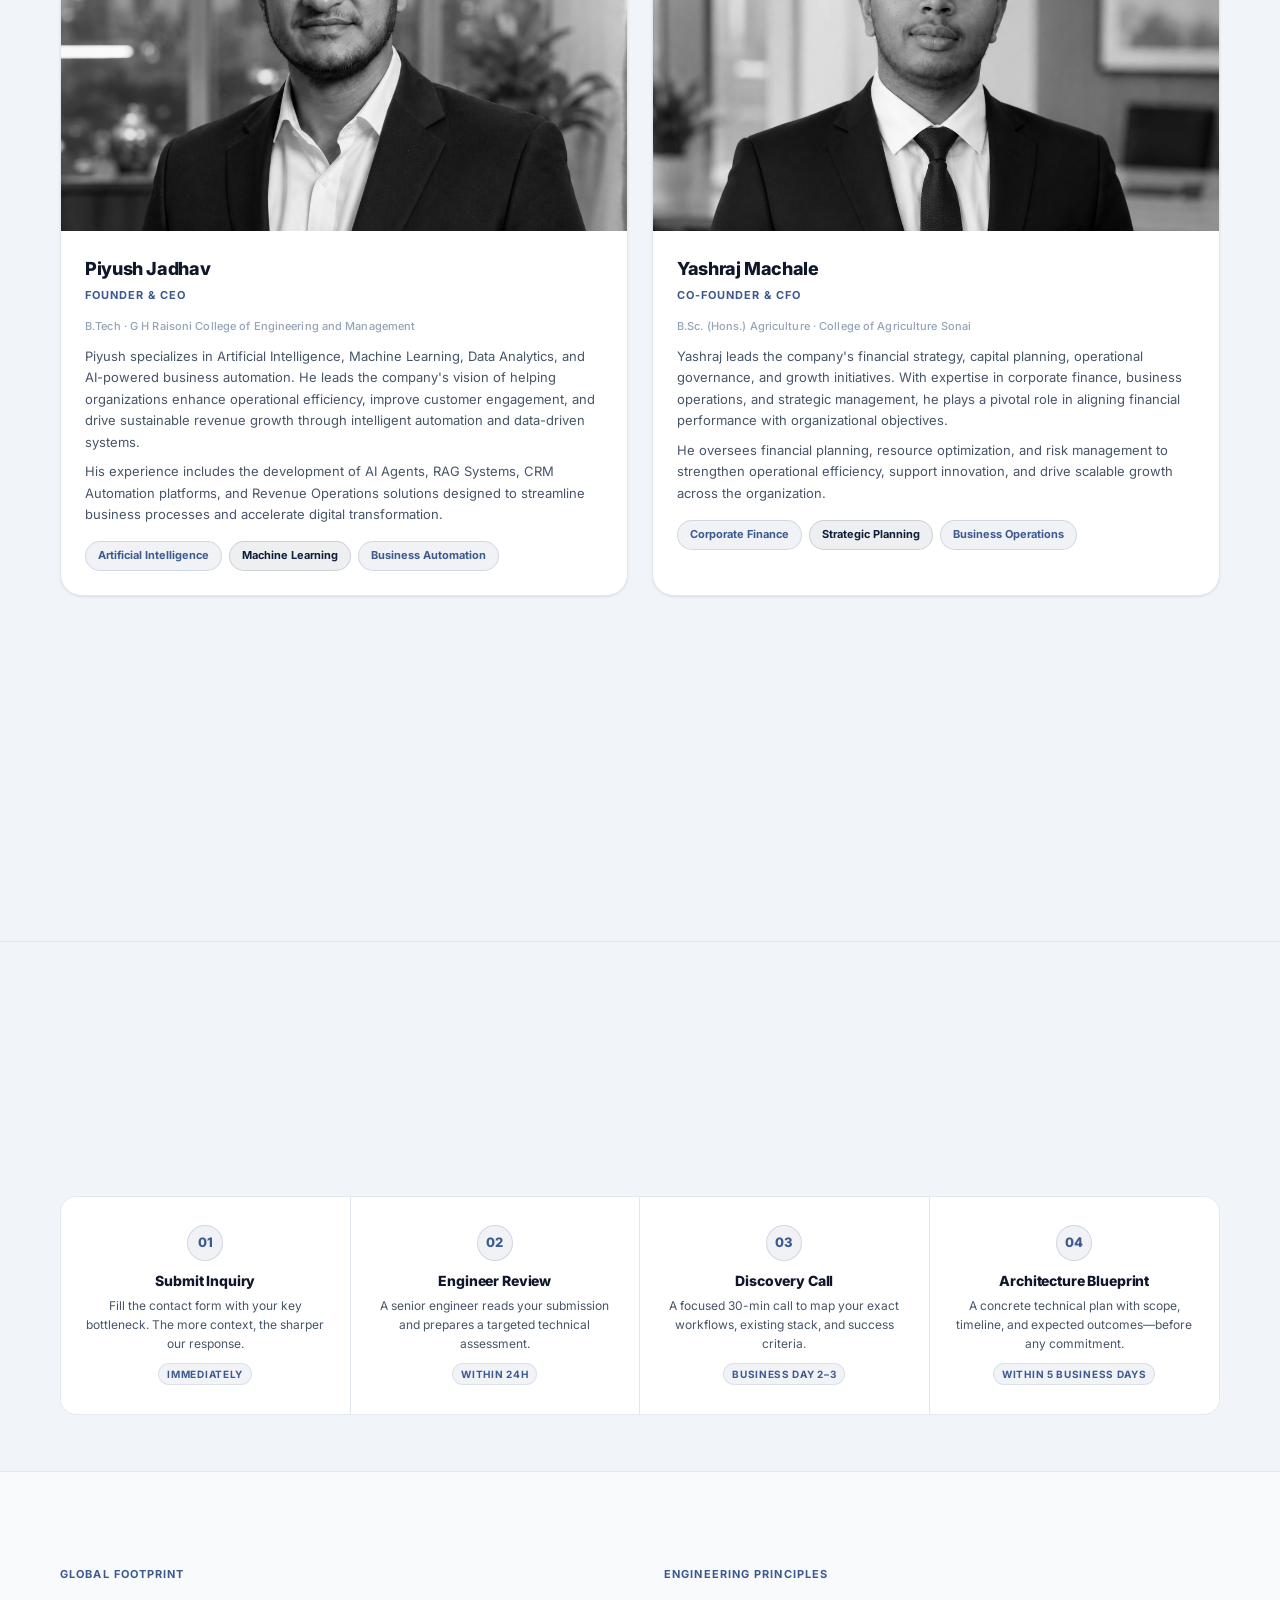
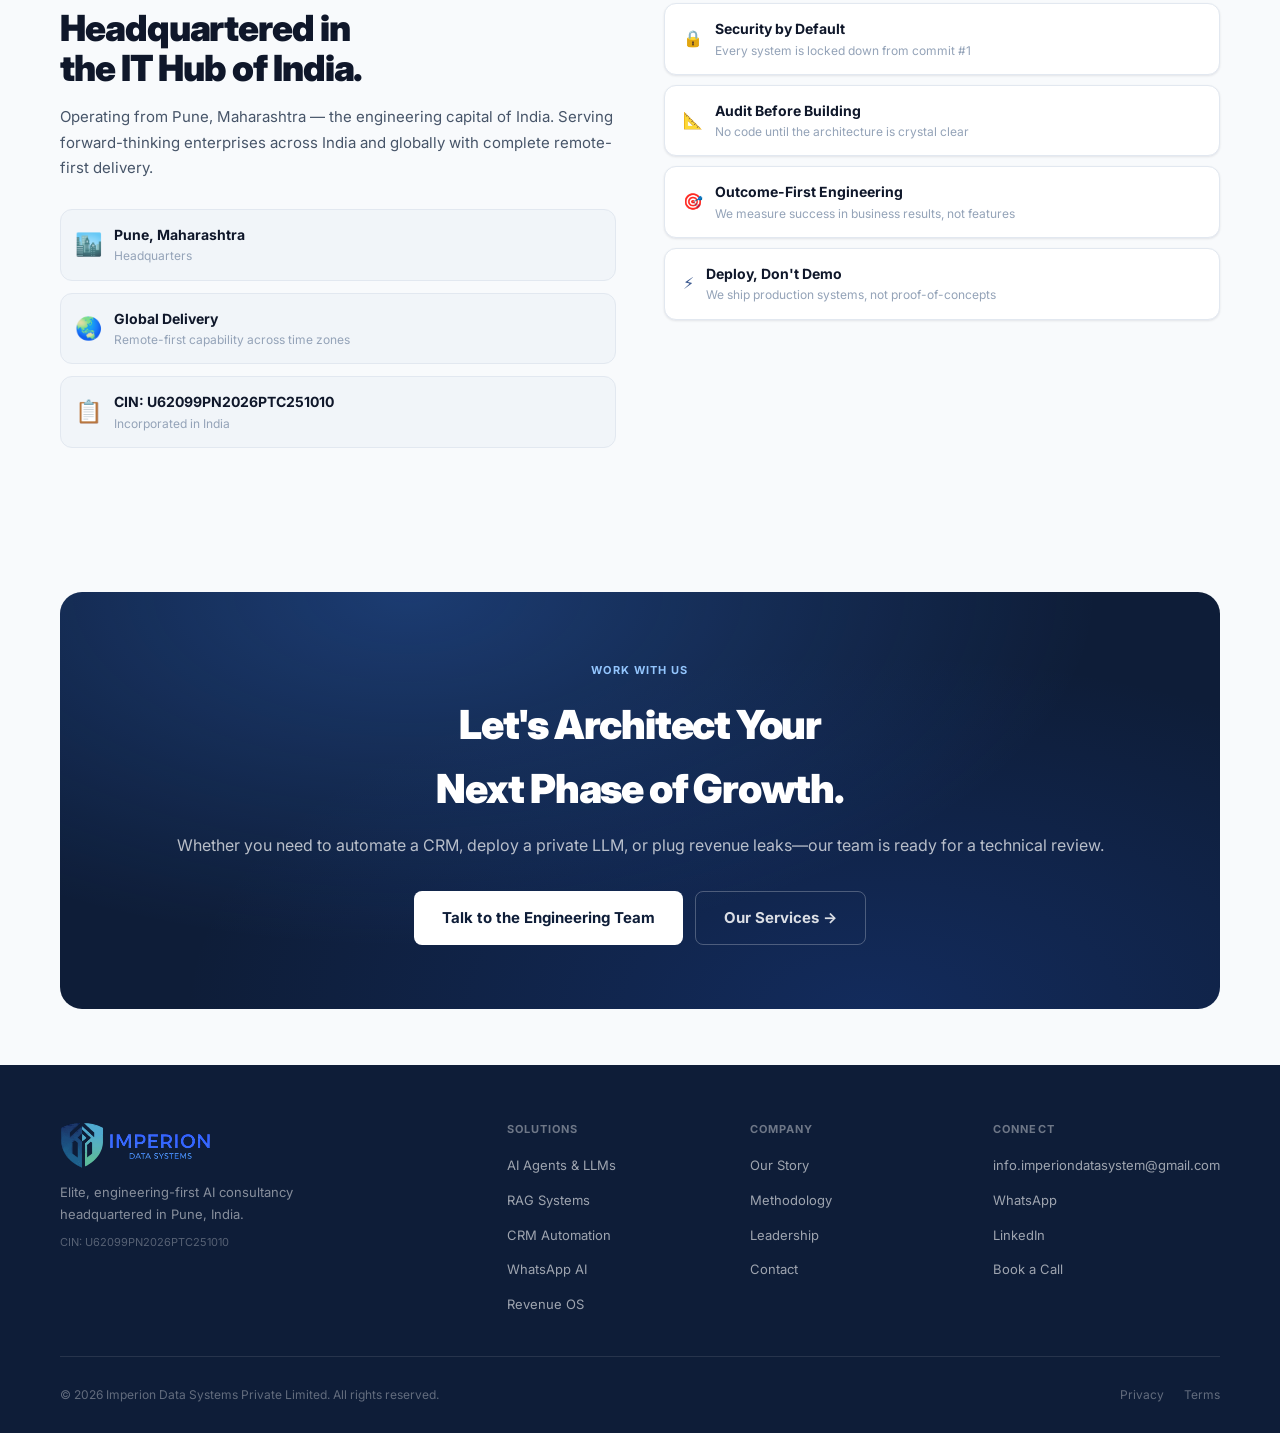
==== commit d1472f01: "design: remove logo shadow and use new darkmode logo image" ====
--- a/company.html
+++ b/company.html
@@ -20,7 +20,7 @@
 
 <nav class="site-nav">
   <div class="nav-container">
-    <a href="/" class="nav-logo"><img src="/imperion-logo.svg" alt="Imperion" style="height:44px;width:auto;" class="brand-logo-img"></a>
+    <a href="/" class="nav-logo"><img src="/imperion-logo.svg" alt="Imperion" style="height:44px;width:auto;" class="brand-logo-img light-logo"><img src="/imperion-logo-darkmode.svg" alt="Imperion" style="height:44px;width:auto;display:none;" class="brand-logo-img dark-logo"></a>
     <div class="nav-links">
       <a href="/" class="nav-link">Home</a>
       <a href="/services.html" class="nav-link">Services</a>
@@ -312,7 +312,7 @@
 <footer class="site-footer">
   <div class="container">
     <div class="footer-grid">
-      <div class="footer-brand"><div style="display:flex;align-items:center;margin-bottom:12px;"><img src="/imperion-logo.svg" alt="Imperion Data Systems" style="height:48px;width:auto;" class="footer-logo-img"></div><p>Elite, engineering-first AI consultancy headquartered in Pune, India.</p><p style="font-size:11px;color:rgba(255,255,255,0.3);margin-top:8px;">CIN: U62099PN2026PTC251010</p></div>
+      <div class="footer-brand"><div style="display:flex;align-items:center;margin-bottom:12px;"><img src="/imperion-logo-darkmode.svg" alt="Imperion Data Systems" style="height:48px;width:auto;" class="footer-logo-img"></div><p>Elite, engineering-first AI consultancy headquartered in Pune, India.</p><p style="font-size:11px;color:rgba(255,255,255,0.3);margin-top:8px;">CIN: U62099PN2026PTC251010</p></div>
       <div class="footer-col"><h4>Solutions</h4><ul><li><a href="/services#ai-agents">AI Agents &amp; LLMs</a></li><li><a href="/services#rag-systems">RAG Systems</a></li><li><a href="/services#crm-automation">CRM Automation</a></li><li><a href="/services#whatsapp-ai">WhatsApp AI</a></li><li><a href="/revenue-os">Revenue OS</a></li></ul></div>
       <div class="footer-col"><h4>Company</h4><ul><li><a href="/company">Our Story</a></li><li><a href="/company#methodology">Methodology</a></li><li><a href="/company#leadership">Leadership</a></li><li><a href="/contact">Contact</a></li></ul></div>
       <div class="footer-col"><h4>Connect</h4><ul><li><a href="mailto:info.imperiondatasystem@gmail.com">info.imperiondatasystem@gmail.com</a></li><li><a href="https://wa.me/918308755482" target="_blank" rel="noopener noreferrer">WhatsApp</a></li><li><a href="https://www.linkedin.com/company/imperion-data-systems/" target="_blank" rel="noopener noreferrer">LinkedIn</a></li><li><a href="https://calendly.com/info-imperiondatasystem/discovery-call" target="_blank" rel="noopener noreferrer">Book a Call</a></li></ul></div>
--- a/css/styles.css
+++ b/css/styles.css
@@ -131,15 +131,14 @@
   margin-right: auto;
 }
 .brand-logo-img, .footer-logo-img {
-  transition: filter 0.3s ease;
-}
-/* Footer logo is always on dark background, so always gets the glow */
-.footer-logo-img {
-  filter: drop-shadow(0 0 5px rgba(255, 255, 255, 0.4));
-}
-/* Header logo gets the glow only in dark mode */
-html.dark-mode .brand-logo-img {
-  filter: drop-shadow(0 0 5px rgba(255, 255, 255, 0.4));
+  transition: opacity 0.3s ease;
+}
+
+html.dark-mode .light-logo {
+  display: none !important;
+}
+html.dark-mode .dark-logo {
+  display: block !important;
 }
 
 .nav-logo-text {
